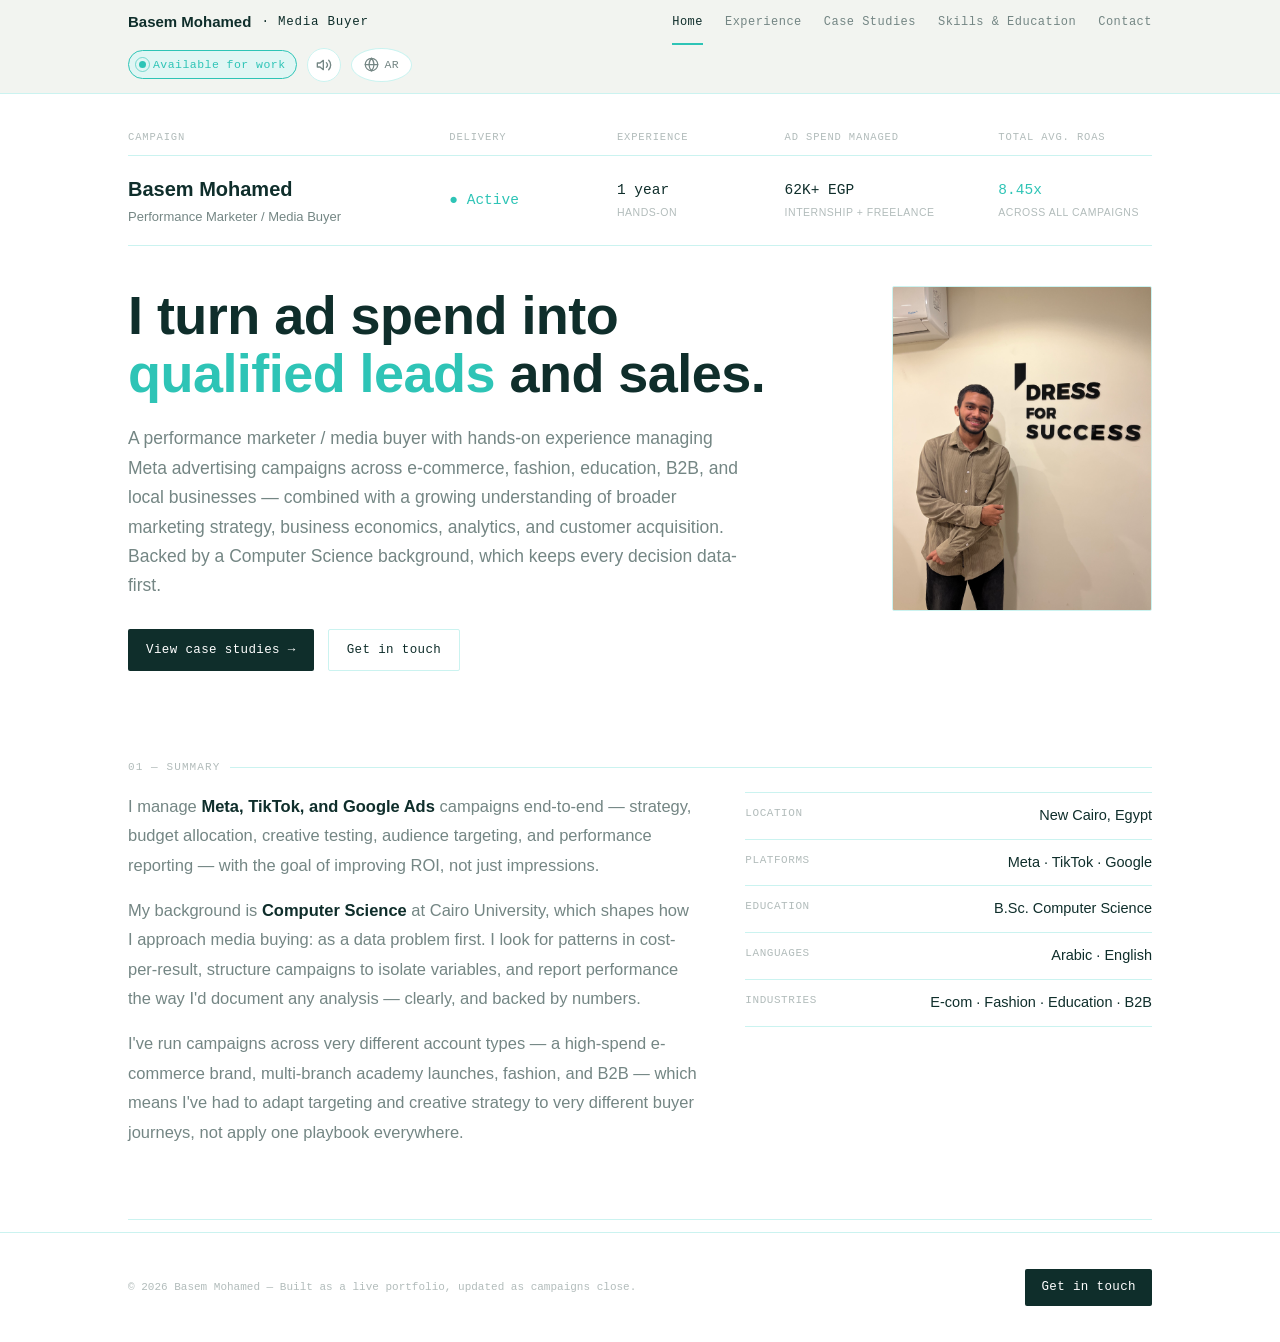
==== index.html @ b2238ef2 "Update index.html" ====
<!DOCTYPE html>
<html lang="en" dir="ltr">
<head>
<meta charset="UTF-8">
<meta name="viewport" content="width=device-width, initial-scale=1.0">
<title>Basem Mohamed — Media Buyer &amp; Performance Marketer</title>
<link rel="stylesheet" href="styles.css">
</head>
<body>

<header class="topbar">
  <div class="topbar-inner">
    <a href="index.html" class="brand" data-ar='<b>باسم محمد</b> · مسوّق إعلانات' style="text-decoration:none;"><b>Basem Mohamed</b> · Media Buyer</a>
    <nav class="links" id="nav-links">
      <a href="index.html" class="active" data-ar='الرئيسية'>Home</a>
      <a href="experience.html" data-ar='الخبرة'>Experience</a>
      <a href="case-studies.html" data-ar='دراسات الحالة'>Case Studies</a>
      <a href="skills-education.html" data-ar='المهارات والتعليم'>Skills &amp; Education</a>
      <a href="contact.html" data-ar='تواصل'>Contact</a>
    </nav>
    <div class="header-controls">
      <div class="status-pill" data-ar='<span class="dot"></span>متاح للعمل'><span class="dot"></span>Available for work</div>
      <button id="sound-toggle" class="icon-btn" type="button" aria-label="Toggle click sound" aria-pressed="false" title="Toggle click sound">
        <svg id="icon-sound-on" width="16" height="16" viewBox="0 0 24 24" fill="none" stroke="currentColor" stroke-width="2" stroke-linecap="round" stroke-linejoin="round"><polygon points="11 5 6 9 2 9 2 15 6 15 11 19 11 5"></polygon><path d="M15.54 8.46a5 5 0 0 1 0 7.07"></path><path d="M19.07 4.93a10 10 0 0 1 0 14.14"></path></svg>
        <svg id="icon-sound-off" width="16" height="16" viewBox="0 0 24 24" fill="none" stroke="currentColor" stroke-width="2" stroke-linecap="round" stroke-linejoin="round" style="display:none;"><polygon points="11 5 6 9 2 9 2 15 6 15 11 19 11 5"></polygon><line x1="23" y1="9" x2="17" y2="15"></line><line x1="17" y1="9" x2="23" y2="15"></line></svg>
      </button>
      <button id="lang-toggle" class="icon-btn lang-btn" type="button" aria-label="Toggle Arabic / English" title="&#1593;&#1585;&#1576;&#1610; / English">
        <svg width="15" height="15" viewBox="0 0 24 24" fill="none" stroke="currentColor" stroke-width="2" stroke-linecap="round" stroke-linejoin="round"><circle cx="12" cy="12" r="10"></circle><line x1="2" y1="12" x2="22" y2="12"></line><path d="M12 2a15.3 15.3 0 0 1 4 10 15.3 15.3 0 0 1-4 10 15.3 15.3 0 0 1-4-10 15.3 15.3 0 0 1 4-10z"></path></svg>
        <span id="lang-label">AR</span>
      </button>
      <button id="hamburger" class="icon-btn hamburger" type="button" aria-label="Open menu" aria-expanded="false" aria-controls="nav-links">
        <span class="bar"></span><span class="bar"></span><span class="bar"></span>
      </button>
    </div>
  </div>
</header>

<div class="wrap">

  <!-- HERO -->
  <section class="hero" style="border-bottom:none;">
    <div class="table-head">
      <div data-ar='الحملة'>Campaign</div><div data-ar='الحالة'>Delivery</div><div data-ar='الخبرة'>Experience</div><div data-ar='الإنفاق الإعلاني المُدار'>Ad Spend Managed</div><div data-ar='متوسط العائد على الإنفاق'>Total Avg. ROAS</div>
    </div>
    <div class="table-row">
      <div class="cell-name" data-ar='باسم محمد<span>مسوّق أداء / مشتري إعلانات</span>'>Basem Mohamed<span>Performance Marketer / Media Buyer</span></div>
      <div class="cell up" data-ar='● نشط'>● Active</div>
      <div class="cell" data-ar='سنة <small>خبرة عملية</small>'>1 year<small>Hands-on</small></div>
      <div class="cell" data-ar='+62 ألف جنيه<small>تدريب + عمل حر</small>'>62K+ EGP<small>Internship + freelance</small></div>
      <div class="cell up" data-ar='8.45x<small>عبر جميع الحملات</small>'>8.45x<small>Across all campaigns</small></div>
    </div>

    <div class="hero-flex">
      <div class="hero-main">
        <h1 data-ar='أحوّل الإنفاق الإعلاني إلى <em>عملاء مؤهلين</em> ومبيعات فعلية.'>I turn ad spend into <em>qualified leads</em> and sales.</h1>
        <p class="lede" data-ar='مسوّق أداء / مشتري إعلانات لديه خبرة عملية في إدارة حملات إعلانات ميتا عبر التجارة الإلكترونية والأزياء والتعليم وB2B والأعمال المحلية — إلى جانب فهم متنامٍ لاستراتيجية التسويق الأوسع، واقتصاديات الأعمال، والتحليلات، واكتساب العملاء. مدعوم بخلفية في علوم الحاسب تجعل كل قرار قائمًا على البيانات أولًا.'>A performance marketer / media buyer with hands-on experience managing Meta advertising campaigns across e-commerce, fashion, education, B2B, and local businesses — combined with a growing understanding of broader marketing strategy, business economics, analytics, and customer acquisition. Backed by a Computer Science background, which keeps every decision data-first.</p>
        <div class="hero-actions">
          <a class="btn btn-primary" href="case-studies.html" data-ar='عرض دراسات الحالة ←'>View case studies →</a>
          <a class="btn btn-ghost" href="https://wa.me/201151930659" target="_blank" rel="noopener" data-ar='تواصل معي'>Get in touch</a>
        </div>
      </div>
      <figure class="hero-photo">
        <img src="images/IMG_0838.png" alt="Basem Mohamed">
      </figure>
    </div>
  </section>


  <!-- ABOUT -->
  <section id="about">
    <div class="eyebrow" data-ar='01 — نبذة'>01 — Summary</div>
    <div class="about-grid">
      <div>
        <p data-ar='أدير حملات <strong>ميتا وتيك توك وجوجل أدز</strong> من الألف إلى الياء — من الاستراتيجية وتوزيع الميزانية إلى اختبار الإبداعات واستهداف الجمهور وتقارير الأداء — بهدف تحسين العائد على الاستثمار، وليس مجرد الانطباعات.'>I manage <strong>Meta, TikTok, and Google Ads</strong> campaigns end-to-end — strategy, budget allocation, creative testing, audience targeting, and performance reporting — with the goal of improving ROI, not just impressions.</p>
        <p data-ar='خلفيتي الدراسية في <strong>علوم الحاسب</strong> بجامعة القاهرة، وهذا يشكّل طريقتي في التعامل مع شراء الإعلانات: كمسألة بيانات في المقام الأول. أبحث عن الأنماط في تكلفة النتيجة، وأبني هيكل الحملات بحيث أعزل المتغيرات، وأوثّق الأداء بنفس الطريقة التي أوثّق بها أي تحليل — بوضوح ومدعوم بالأرقام.'>My background is <strong>Computer Science</strong> at Cairo University, which shapes how I approach media buying: as a data problem first. I look for patterns in cost-per-result, structure campaigns to isolate variables, and report performance the way I'd document any analysis — clearly, and backed by numbers.</p>
        <p data-ar='أدرت حملات لأنواع حسابات مختلفة تمامًا — من علامة تجارية للتجارة الإلكترونية بإنفاق مرتفع، إلى إطلاق فروع أكاديميات متعددة، وأزياء، وقطاع B2B — وهذا يعني أنني اضطررت لتكييف الاستهداف والاستراتيجية الإبداعية مع رحلات شراء مختلفة تمامًا، بدلًا من تطبيق خطة واحدة على الجميع.'>I've run campaigns across very different account types — a high-spend e-commerce brand, multi-branch academy launches, fashion, and B2B — which means I've had to adapt targeting and creative strategy to very different buyer journeys, not apply one playbook everywhere.</p>
      </div>
      <dl class="fact-list">
        <div class="fact"><dt data-ar='الموقع'>Location</dt><dd data-ar='القاهرة الجديدة، مصر'>New Cairo, Egypt</dd></div>
        <div class="fact"><dt data-ar='المنصات'>Platforms</dt><dd>Meta · TikTok · Google</dd></div>
        <div class="fact"><dt data-ar='التعليم'>Education</dt><dd data-ar='بكالوريوس علوم الحاسب'>B.Sc. Computer Science</dd></div>
        <div class="fact"><dt data-ar='اللغات'>Languages</dt><dd data-ar='العربية · الإنجليزية'>Arabic · English</dd></div>
        <div class="fact"><dt data-ar='المجالات'>Industries</dt><dd data-ar='تجارة إلكترونية · أزياء · تعليم · B2B'>E-com · Fashion · Education · B2B</dd></div>
      </dl>
    </div>
  </section>


</div>

<div class="slim-footer">
  <div class="wrap">
    <div class="slim-footer-inner">
      <div class="foot-note" data-ar='© 2026 باسم محمد — موقع بورتفوليو حيّ، يتم تحديثه مع إغلاق كل حملة.'>© 2026 Basem Mohamed — Built as a live portfolio, updated as campaigns close.</div>
      <a class="btn btn-primary" href="contact.html" data-ar='تواصل معي'>Get in touch</a>
    </div>
  </div>
</div>

<script src="script.js"></script>
</body>
</html>
---- styles.css ----
:root{
    --bg:#FFFFFF;
    --bg-alt:#E2F8F7;
    --panel:#FFFFFF;
    --ink:#0F2E2B;
    --ink-soft:#748684;
    --ink-faint:#B2BCBB;
    --line:#CBF3F0;
    --green:#2EC4B6;
    --green-soft:#E0F6F4;
    --amber:#FF9F1C;
    --amber-soft:#FFF3E1;
    --blue:#218D83;
    --blue-soft:#E2F0EF;
    --rose:#9E7641;
    --rose-soft:#F0EAE2;
    --radius:2px;
    --display:-apple-system,'Segoe UI',Roboto,'Helvetica Neue',Arial,sans-serif;
    --body:-apple-system,'Segoe UI',Roboto,'Helvetica Neue',Arial,sans-serif;
    --mono:ui-monospace,'SFMono-Regular','Cascadia Code','Consolas','Menlo',monospace;
  }
  *{margin:0;padding:0;box-sizing:border-box;}
  html{scroll-behavior:smooth;}
  body{
    background:var(--bg);
    color:var(--ink);
    font-family:var(--body);
    line-height:1.5;
    -webkit-font-smoothing:antialiased;
  }
  a{color:inherit;}
  ::selection{background:var(--green);color:#fff;}

  .wrap{max-width:1080px;margin:0 auto;padding:0 28px;}

  /* ---- top bar ---- */
  header.topbar{
    position:sticky;top:0;z-index:50;
    background:rgba(241,243,239,0.9);
    backdrop-filter:blur(8px);
    border-bottom:1px solid var(--line);
  }
  .topbar-inner{
    max-width:1080px;margin:0 auto;padding:11px 28px;
    display:flex;align-items:center;justify-content:space-between;
    gap:14px;flex-wrap:wrap;
  }
  .brand{
    font-family:var(--mono);font-size:12.5px;letter-spacing:.06em;
    display:flex;align-items:center;gap:10px;
  }
  .brand b{font-family:var(--display);font-size:15px;font-weight:600;letter-spacing:0;}
  nav.links{display:flex;gap:22px;font-family:var(--mono);font-size:12px;letter-spacing:.04em;}
  nav.links a{text-decoration:none;color:var(--ink-soft);transition:color .15s;}
  nav.links a:hover{color:var(--ink);}
  .status-pill{
    display:flex;align-items:center;gap:7px;
    font-family:var(--mono);font-size:11.5px;letter-spacing:.04em;
    color:var(--green);border:1px solid var(--green);
    padding:5px 10px;border-radius:20px;background:var(--green-soft);
    white-space:nowrap;
  }
  .dot{width:7px;height:7px;border-radius:50%;background:var(--green);position:relative;flex:none;}
  .dot::after{
    content:"";position:absolute;inset:-4px;border-radius:50%;
    border:1px solid var(--green);opacity:.6;
    animation:pulse 2.2s ease-out infinite;
  }
  @keyframes pulse{
    0%{transform:scale(.6);opacity:.7;}
    100%{transform:scale(1.8);opacity:0;}
  }
  @media (prefers-reduced-motion:reduce){
    .dot::after{animation:none;}
    html{scroll-behavior:auto;}
  }

  .icon-btn{
    width:34px;height:34px;border-radius:50%;flex:none;
    border:1px solid var(--line);background:var(--panel);color:var(--ink-soft);
    display:flex;align-items:center;justify-content:center;cursor:pointer;
    transition:background .15s,color .15s;padding:0;
  }
  .icon-btn:hover{background:var(--bg-alt);color:var(--ink);}
  .icon-btn svg{display:block;}
  .lang-btn{
    width:auto;padding:0 12px;gap:6px;font-family:var(--mono);font-size:11.5px;letter-spacing:.03em;
  }
  .header-controls{display:flex;align-items:center;gap:10px;}

  .hamburger{display:none;flex-direction:column;justify-content:center;align-items:center;gap:4px;}
  .hamburger .bar{width:16px;height:2px;background:currentColor;transition:transform .2s ease,opacity .2s ease;}
  .hamburger.open .bar:nth-child(1){transform:translateY(6px) rotate(45deg);}
  .hamburger.open .bar:nth-child(2){opacity:0;}
  .hamburger.open .bar:nth-child(3){transform:translateY(-6px) rotate(-45deg);}

  /* ---- RTL / Arabic ---- */
  html[dir="rtl"] body{--mono:-apple-system,'Segoe UI','Tahoma',Arial,sans-serif;}
  html[dir="rtl"] .cell,
  html[dir="rtl"] .case-metric,
  html[dir="rtl"] .case-stats span,
  html[dir="rtl"] .exp-tag,
  html[dir="rtl"] .case-tag,
  html[dir="rtl"] .fact dd{
    unicode-bidi:isolate;
  }
  html[dir="rtl"] .exp-list li::before{content:"—";left:auto;right:0;}
  html[dir="rtl"] .exp-list li{padding-left:0;padding-right:16px;}

  /* ---- hero: styled as an ads-manager table row ---- */
  .hero{padding:36px 0 32px;border-bottom:1px solid var(--line);}
  .table-head{
    display:grid;
    grid-template-columns:2fr 1fr 1fr 1.3fr 1fr;
    gap:14px;
    font-family:var(--mono);font-size:10.5px;letter-spacing:.08em;
    color:var(--ink-faint);text-transform:uppercase;
    padding-bottom:10px;border-bottom:1px solid var(--line);
  }
  .table-row{
    display:grid;
    grid-template-columns:2fr 1fr 1fr 1.3fr 1fr;
    gap:14px;align-items:center;
    padding:18px 0;border-bottom:1px solid var(--line);
  }
  .cell-name{font-family:var(--display);font-weight:600;font-size:20px;}
  .cell-name span{display:block;font-family:var(--body);font-weight:400;font-size:13px;color:var(--ink-soft);margin-top:3px;}
  .cell{font-family:var(--mono);font-size:14.5px;}
  .cell small{display:block;font-family:var(--body);font-size:10.5px;color:var(--ink-faint);text-transform:uppercase;letter-spacing:.05em;margin-top:3px;}
  .cell.up{color:var(--green);}

  .hero h1{
    font-family:var(--display);font-weight:700;
    font-size:clamp(32px,5vw,54px);
    line-height:1.08;letter-spacing:-.01em;
    margin:40px 0 22px;max-width:820px;
  }
  .hero h1 em{font-style:normal;color:var(--green);}
  .hero p.lede{
    max-width:620px;color:var(--ink-soft);font-size:17.5px;line-height:1.68;
  }
  .hero-actions{display:flex;gap:14px;margin-top:28px;flex-wrap:wrap;}
  .hero-flex{display:flex;gap:44px;justify-content:space-between;align-items:flex-start;margin-top:40px;}
  .hero-main{flex:1;min-width:0;}
  .hero-main h1{margin-top:0;}
  .hero-photo{
    flex:none;width:260px;aspect-ratio:4/5;
    border:1px solid var(--line);border-radius:2px;overflow:hidden;background:var(--bg-alt);
  }
  .hero-photo img{width:100%;height:100%;object-fit:cover;object-position:center 15%;display:block;}
  .btn{
    font-family:var(--mono);font-size:12.5px;letter-spacing:.03em;
    padding:11px 18px;border-radius:2px;text-decoration:none;
    display:inline-flex;align-items:center;gap:8px;
  }
  .btn-primary{background:var(--ink);color:var(--bg);}
  .btn-ghost{border:1px solid var(--line);color:var(--ink);}

  /* ---- section shell ---- */
  section{padding:56px 0;border-bottom:1px solid var(--line);}
  .eyebrow{
    font-family:var(--mono);font-size:11px;letter-spacing:.1em;
    color:var(--ink-faint);text-transform:uppercase;
    display:flex;align-items:center;gap:10px;margin-bottom:16px;
  }
  .eyebrow::after{content:"";flex:1;height:1px;background:var(--line);}
  h2.section-title{
    font-family:var(--display);font-weight:600;font-size:29px;margin-bottom:14px;
  }
  .section-sub{color:var(--ink-soft);max-width:620px;font-size:16px;margin-bottom:28px;}

  /* ---- about ---- */
  .about-grid{display:grid;grid-template-columns:1.4fr 1fr;gap:48px;}
  .about-grid p{color:var(--ink-soft);font-size:16.5px;line-height:1.78;margin-bottom:16px;}
  .about-grid p strong{color:var(--ink);font-weight:600;}
  .profile-shot{
    border:1px solid var(--line);border-radius:2px;overflow:hidden;
    background:var(--bg-alt);margin-bottom:20px;aspect-ratio:4/5;
  }
  .profile-shot img{
    width:100%;height:100%;object-fit:cover;object-position:center 15%;display:block;
  }
  .fact-list{border-top:1px solid var(--line);}
  .fact{display:flex;justify-content:space-between;padding:12px 0;border-bottom:1px solid var(--line);font-size:14.5px;}
  .fact dt{color:var(--ink-faint);font-family:var(--mono);font-size:11px;text-transform:uppercase;letter-spacing:.05em;}
  .fact dd{font-weight:500;text-align:right;}

  /* ---- experience ---- */
  .exp-row{
    padding:22px 0;border-bottom:1px solid var(--line);
    display:grid;grid-template-columns:1.5fr 2.5fr;gap:24px;
  }
  .exp-row:last-child{border-bottom:none;}
  .exp-role{font-family:var(--display);font-weight:600;font-size:17px;}
  .exp-org{color:var(--ink-soft);font-size:14.5px;margin-top:2px;}
  .exp-tag{
    display:inline-block;margin-top:10px;font-family:var(--mono);font-size:11px;
    color:var(--amber);background:var(--amber-soft);padding:3px 8px;border-radius:2px;
  }
  .exp-tag.green{color:var(--green);background:var(--green-soft);}
  .exp-list{list-style:none;}
  .exp-list li{
    position:relative;padding-left:16px;margin-bottom:9px;color:var(--ink-soft);font-size:15.5px;line-height:1.65;
  }
  .exp-list li::before{content:"—";position:absolute;left:0;color:var(--ink-faint);}
  .exp-list b{color:var(--ink);font-weight:600;}

  /* ---- case studies: accordion rows ---- */
  .case{
    border:1px solid var(--line);border-radius:2px;margin-bottom:14px;background:var(--panel);overflow:hidden;
  }
  .case summary{
    list-style:none;cursor:pointer;padding:20px 22px;
    display:grid;grid-template-columns:2fr repeat(3,1fr) 20px;gap:14px;align-items:center;
  }
  .case summary::-webkit-details-marker{display:none;}
  .case-name{font-family:var(--display);font-weight:600;font-size:16.5px;}
  .case-tag{
    display:inline-block;font-family:var(--mono);font-size:10px;text-transform:uppercase;letter-spacing:.05em;
    margin-top:6px;padding:3px 8px;border-radius:20px;
  }
  .case-tag.blue{color:var(--blue);background:var(--blue-soft);}
  .case-tag.rose{color:var(--rose);background:var(--rose-soft);}
  .case-tag.amber{color:var(--amber);background:var(--amber-soft);}
  .case-metric{font-family:var(--mono);font-size:14px;}
  .case-metric small{display:block;font-family:var(--body);font-size:10px;color:var(--ink-faint);text-transform:uppercase;letter-spacing:.04em;margin-top:2px;}
  .chevron{
    width:20px;height:20px;border:1px solid var(--line);border-radius:50%;
    display:flex;align-items:center;justify-content:center;font-family:var(--mono);font-size:13px;
    transition:transform .2s ease;color:var(--ink-soft);
  }
  .case[open] .chevron{transform:rotate(45deg);}
  .case-body{padding:0 22px 24px;border-top:1px solid var(--line);}
  .case-body p{color:var(--ink-soft);font-size:15.5px;line-height:1.72;margin:18px 0 14px;max-width:680px;}
  .case-stats{display:flex;gap:28px;flex-wrap:wrap;margin-top:10px;}
  .case-stats div{font-family:var(--mono);}
  .case-stats span{display:block;font-size:19px;font-weight:500;color:var(--green);}
  .case-stats small{display:block;font-family:var(--body);font-size:10.5px;color:var(--ink-faint);text-transform:uppercase;letter-spacing:.04em;margin-top:3px;}
  .case-note{
    margin-top:16px;font-size:12px;color:var(--ink-faint);font-style:italic;
  }
  .case-shot{
    margin:6px 0 20px;border:1px solid var(--line);border-radius:2px;overflow:hidden;background:var(--bg-alt);
  }
  .case-shot img{display:block;width:100%;height:auto;}
  .case-shot figcaption{
    font-family:var(--mono);font-size:10.5px;letter-spacing:.04em;color:var(--ink-faint);
    text-transform:uppercase;padding:9px 12px;border-top:1px solid var(--line);
  }

  /* ---- skills ---- */
  .skill-groups{display:grid;grid-template-columns:repeat(3,1fr);gap:32px;}
  .skill-group h3{
    font-family:var(--mono);font-size:11px;letter-spacing:.06em;text-transform:uppercase;
    color:var(--ink-faint);margin-bottom:14px;padding-bottom:10px;border-bottom:1px solid var(--line);
  }
  .chip-row{display:flex;flex-wrap:wrap;gap:8px;}
  .chip{
    font-size:14px;padding:7px 12px;border:1px solid var(--line);border-radius:20px;
    color:var(--ink-soft);background:var(--panel);
  }
  .chip-row.blue .chip{color:var(--blue);background:var(--blue-soft);border-color:transparent;}
  .chip-row.amber .chip{color:var(--amber);background:var(--amber-soft);border-color:transparent;}
  .chip-row.green .chip{color:var(--green);background:var(--green-soft);border-color:transparent;}

  /* ---- education / achievement ---- */
  .edu-row{display:flex;justify-content:space-between;align-items:baseline;flex-wrap:wrap;gap:8px;padding:16px 0;border-bottom:1px solid var(--line);}
  .edu-row:last-child{border-bottom:none;}
  .edu-name{font-family:var(--display);font-weight:600;font-size:16px;}
  .edu-meta{color:var(--ink-soft);font-size:14.5px;}
  .edu-year{font-family:var(--mono);font-size:12.5px;color:var(--ink-faint);}
  .badge{
    display:inline-flex;align-items:center;gap:8px;margin-top:18px;
    font-family:var(--mono);font-size:12.5px;color:var(--amber);
    background:var(--amber-soft);padding:8px 12px;border-radius:2px;
  }

  /* ---- contact / footer ---- */
  footer{padding:60px 0 40px;}
  .contact-grid{display:grid;grid-template-columns:1.3fr 1fr;gap:40px;align-items:end;}
  footer h2{font-family:var(--display);font-weight:700;font-size:clamp(28px,4vw,42px);line-height:1.1;margin-bottom:18px;}
  .contact-list{list-style:none;}
  .contact-list li{padding:11px 0;border-bottom:1px solid var(--line);display:flex;justify-content:space-between;font-size:15px;}
  .contact-list li a{text-decoration:none;font-family:var(--mono);word-break:break-word;text-align:right;}
  .contact-list li span:first-child{color:var(--ink-faint);font-family:var(--mono);font-size:11px;text-transform:uppercase;letter-spacing:.05em;}
  .foot-note{margin-top:36px;font-family:var(--mono);font-size:11px;color:var(--ink-faint);}

  /* ---- responsive ---- */
  @media (max-width:760px){
    section{padding:36px 0;}
    .hero{padding:28px 0 24px;}
    .hero-flex{flex-direction:column-reverse;align-items:center;gap:24px;}
    .hero-photo{width:100%;max-width:420px;margin-bottom:2px;}
    .hero h1{font-size:clamp(28px,7vw,40px);}
    .table-head{display:none;}
    .table-row{grid-template-columns:1fr 1fr;row-gap:14px;padding:16px 0;}
    .cell-name{grid-column:1/-1;font-size:18px;}
    .hero-actions{flex-direction:column;align-items:stretch;}
    .hero-actions .btn{justify-content:center;}
    .about-grid{grid-template-columns:1fr;gap:28px;}
    .exp-row{grid-template-columns:1fr;gap:10px;}
    .case summary{grid-template-columns:1fr;row-gap:10px;padding:16px 18px;}
    .chevron{justify-self:end;}
    .case-body{padding:0 18px 20px;}
    .case-stats{gap:20px;row-gap:14px;}
    .skill-groups{grid-template-columns:1fr;gap:24px;}
    .contact-grid{grid-template-columns:1fr;gap:28px;align-items:start;}
    .contact-list li{flex-direction:column;align-items:flex-start;gap:4px;}
    .contact-list li a{text-align:left;}
    header.topbar{position:relative;}
    .hamburger{display:flex;}
    nav.links{
      position:absolute;top:100%;left:0;right:0;
      flex-direction:column;gap:0;
      background:var(--panel);
      max-height:0;overflow:hidden;
      padding:0 18px;
      border-bottom:1px solid var(--line);
      box-shadow:0 8px 16px rgba(15,46,43,0.06);
      transition:max-height .25s ease, padding .25s ease;
      z-index:60;
    }
    nav.links.menu-open{max-height:320px;padding:6px 18px 14px;}
    nav.links a{padding:12px 0;border-bottom:1px solid var(--line);font-size:13.5px;}
    nav.links a:last-child{border-bottom:none;}
    nav.links a.active::after{display:none;}
    nav.links a.active{color:var(--green);}
  }

  @media (max-width:480px){
    .wrap{padding:0 18px;}
    .topbar-inner{padding:12px 18px;}
    .brand b{font-size:14px;}
    .status-pill{font-size:10.5px;padding:4px 8px;}
    .hero h1{font-size:clamp(24px,8vw,32px);}
    .hero p.lede{font-size:15px;}
    .table-row{grid-template-columns:1fr;}
    footer h2{font-size:26px;}
  }

  /* ---- multi-page nav + slim footer ---- */
  nav.links a.active{color:var(--ink);position:relative;}
  nav.links a.active::after{
    content:"";position:absolute;left:0;right:0;bottom:-14px;height:2px;background:var(--green);
  }
  .slim-footer{padding:36px 0;border-top:1px solid var(--line);margin-top:12px;}
  .slim-footer-inner{
    display:flex;justify-content:space-between;align-items:center;flex-wrap:wrap;gap:16px;
  }
  .slim-footer .foot-note{margin-top:0;}
  .slim-footer .btn{padding:9px 16px;}
  @media (max-width:760px){
    .slim-footer-inner{flex-direction:column;align-items:flex-start;}
  }
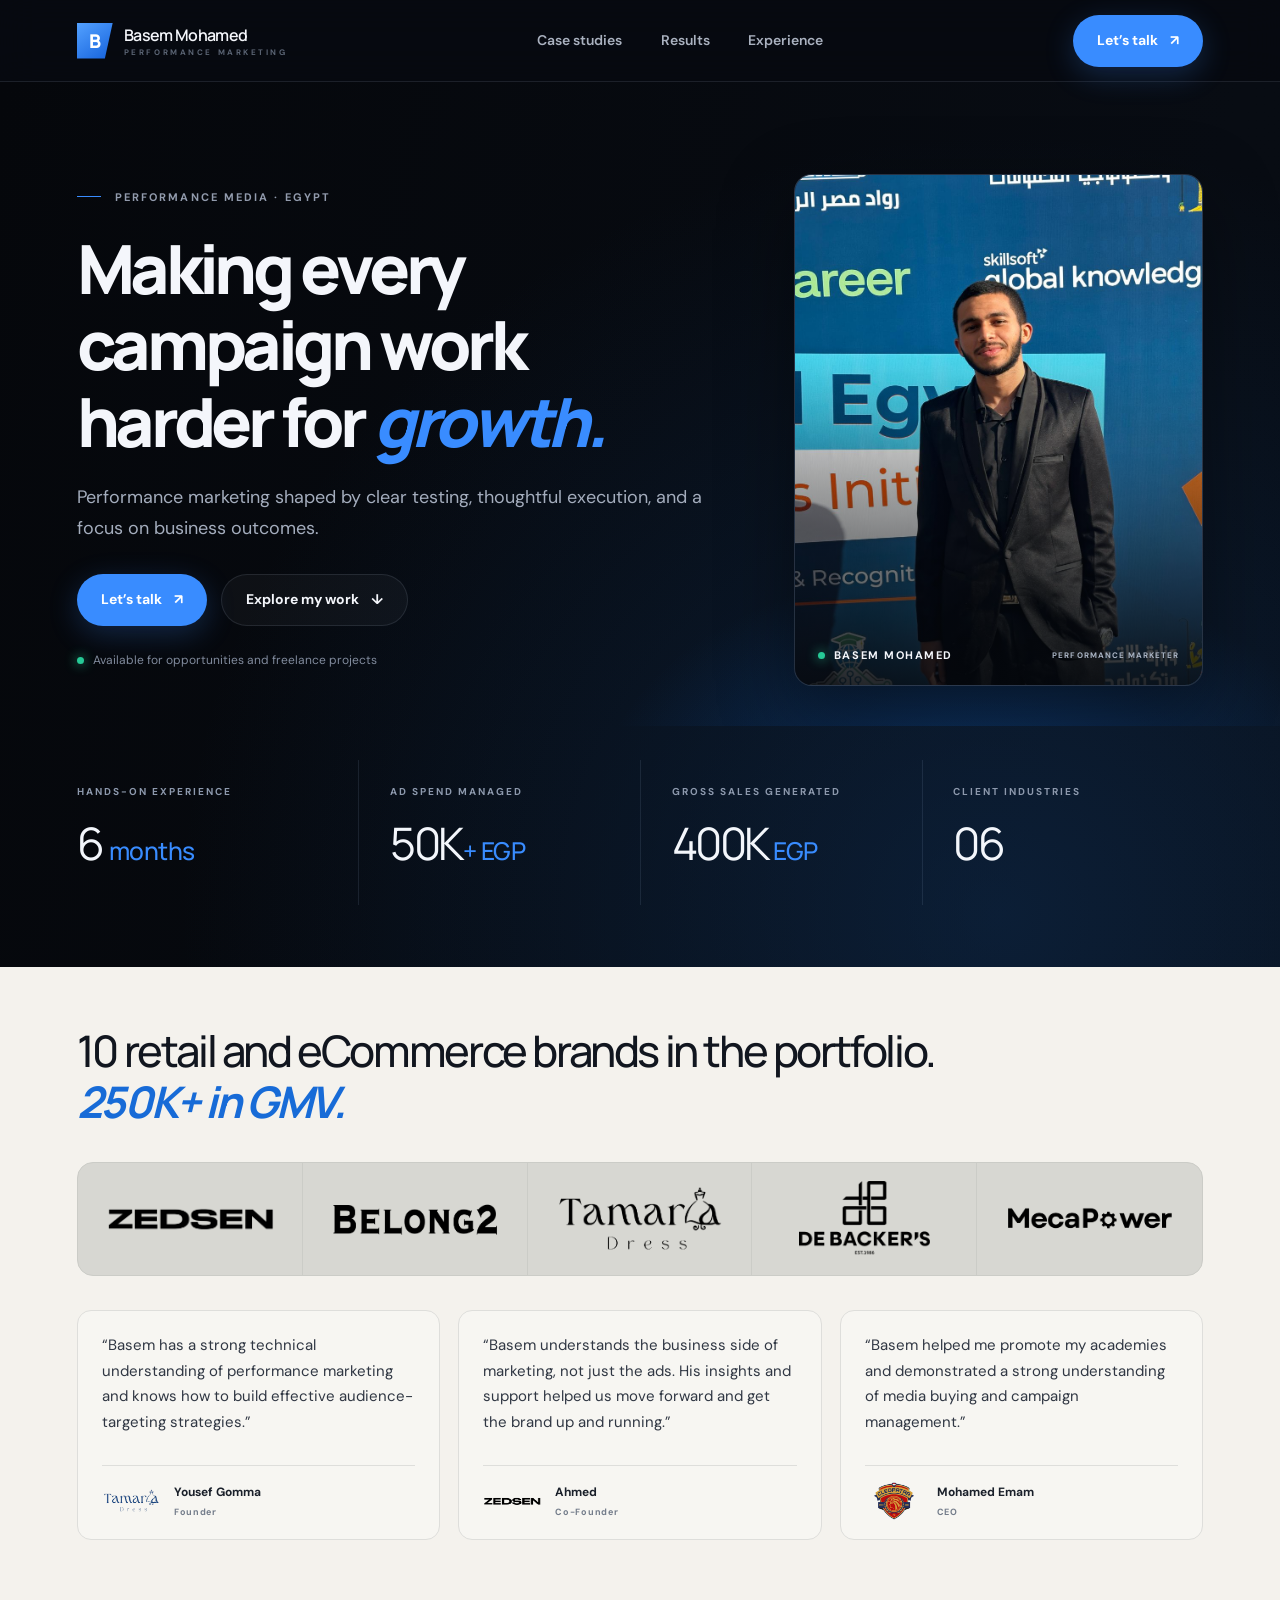
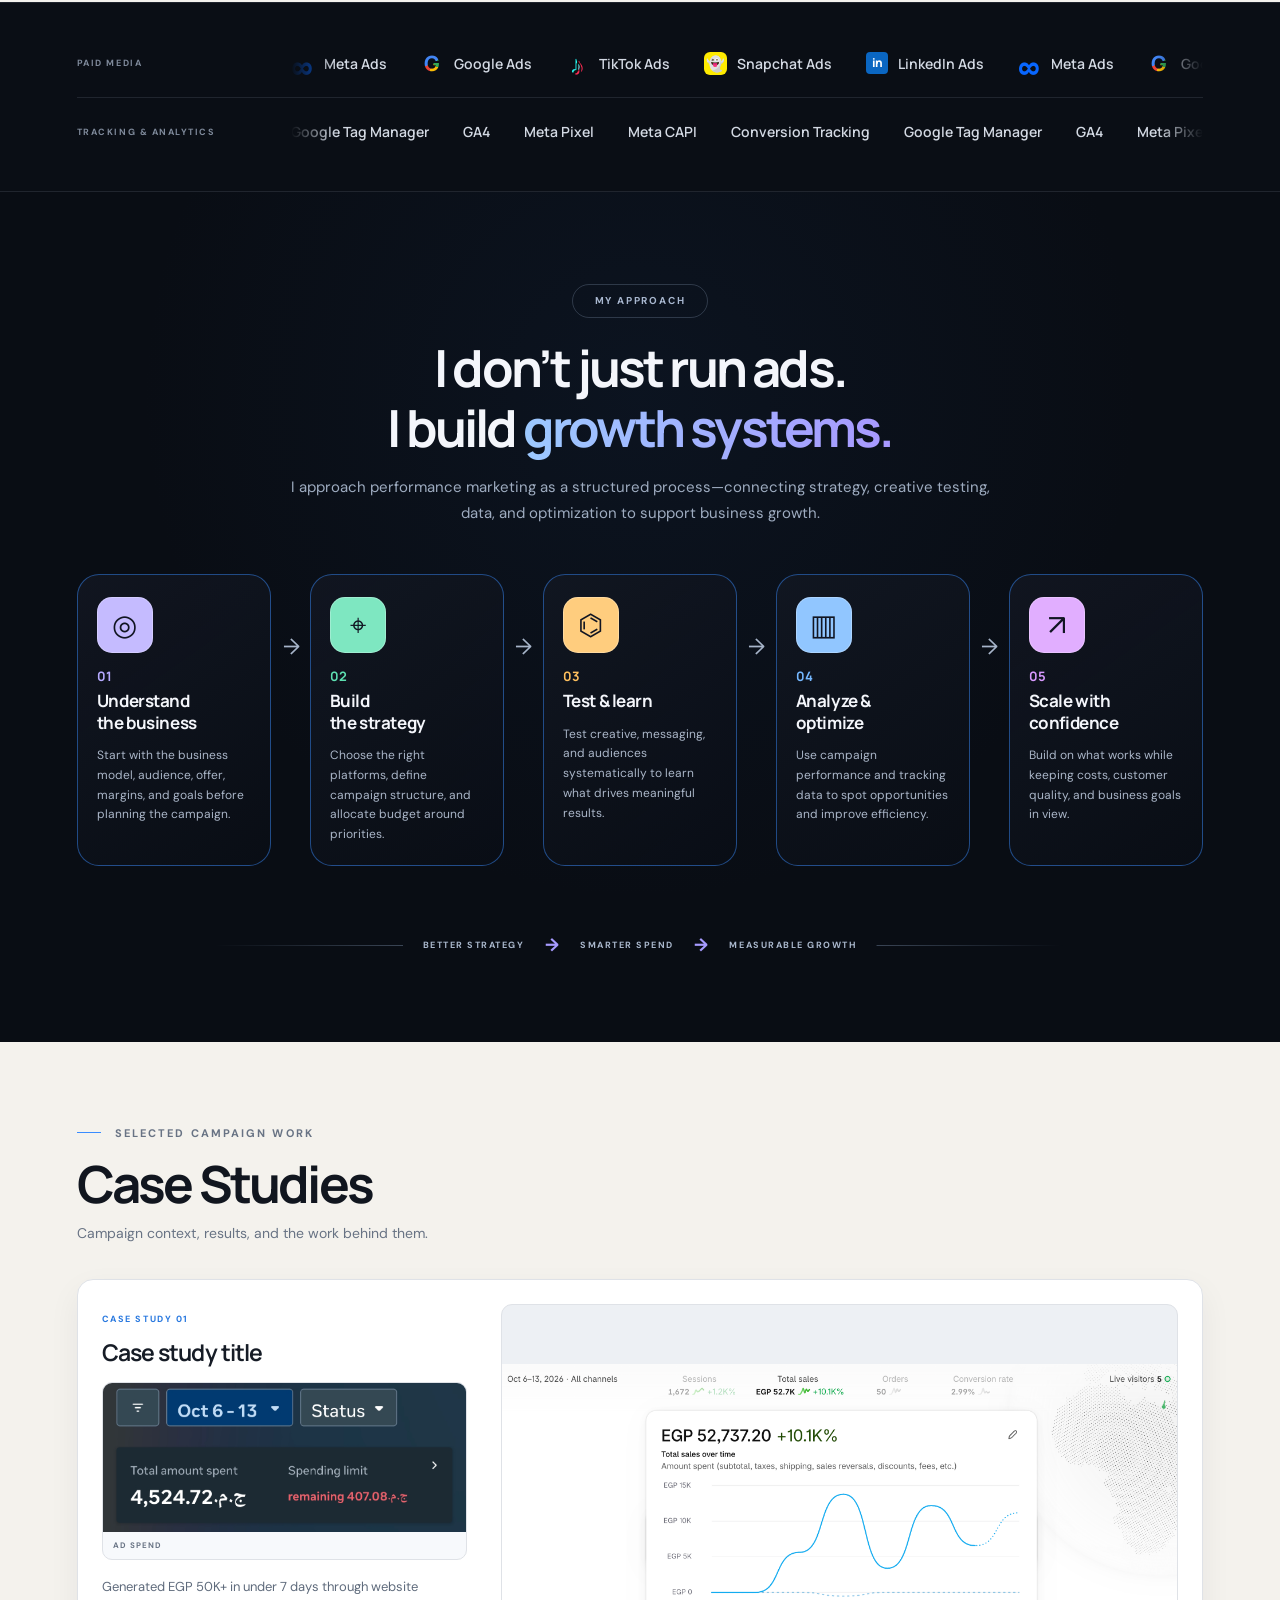
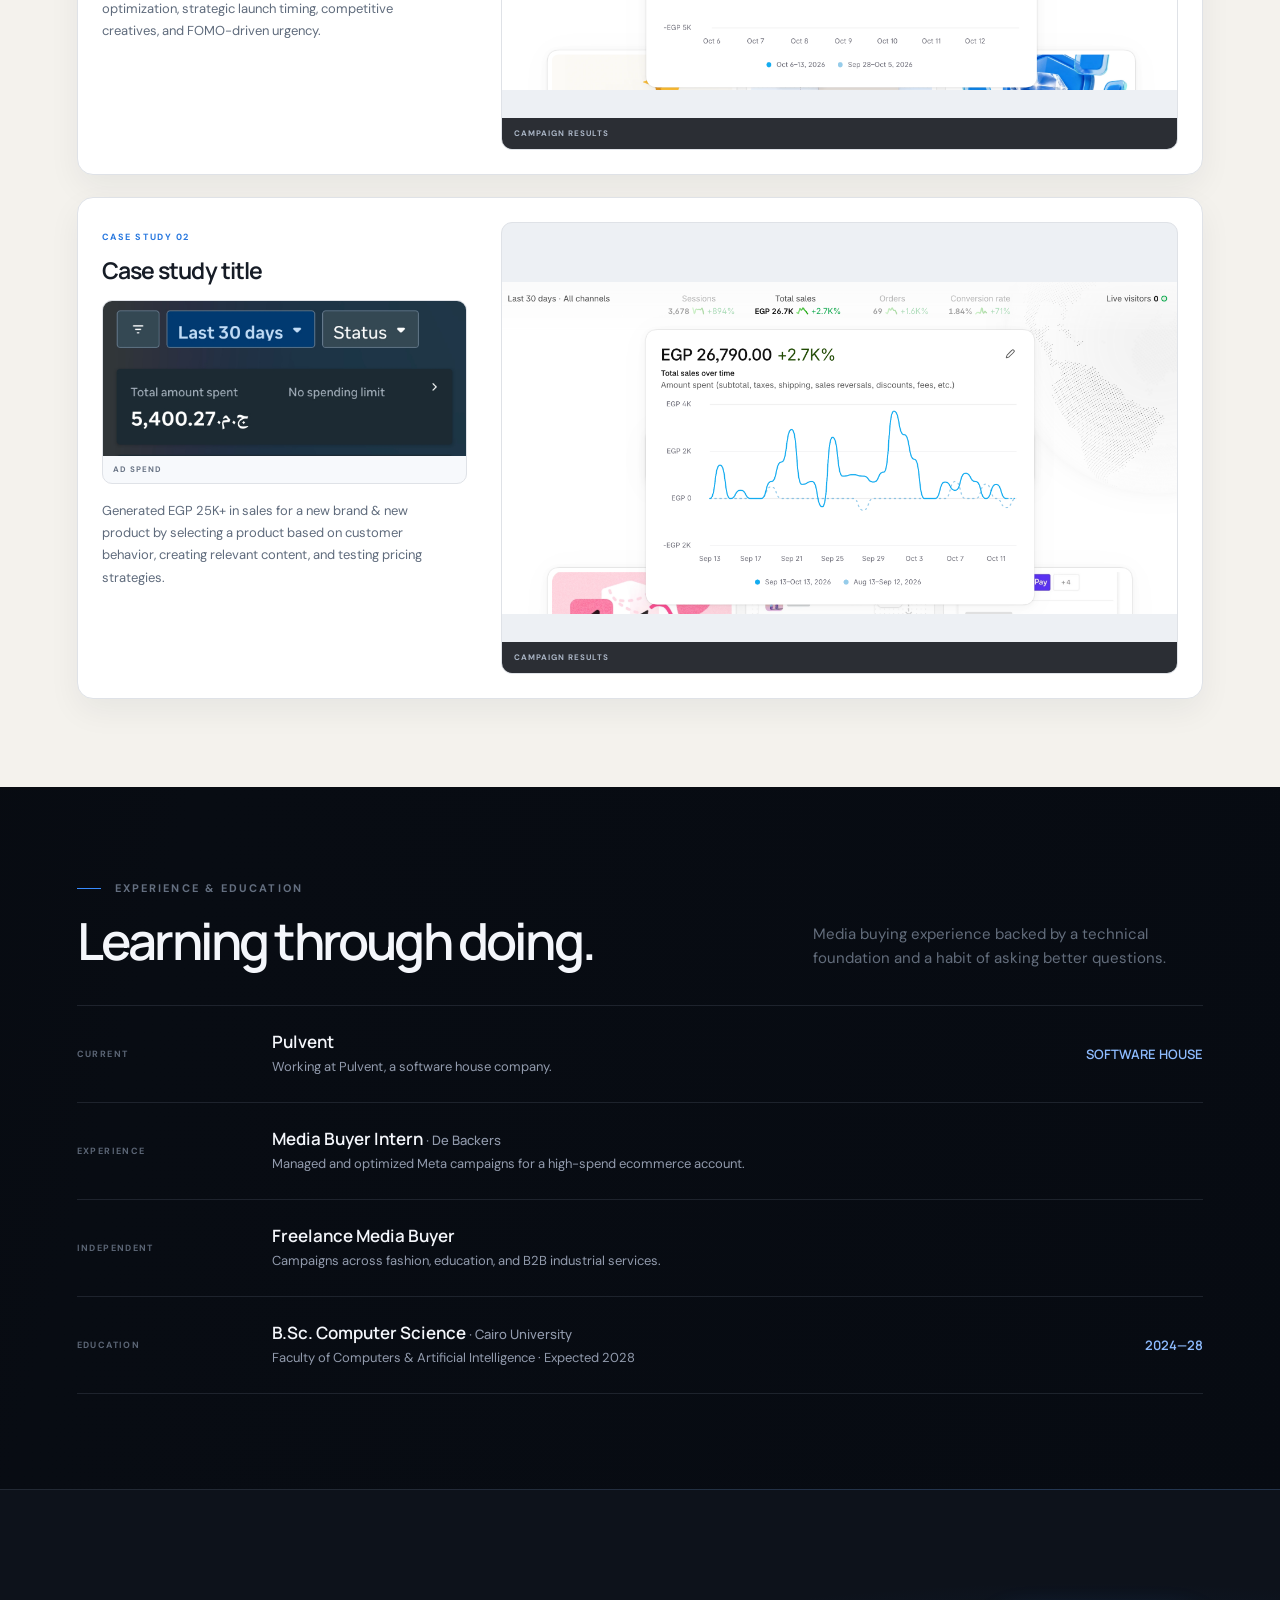
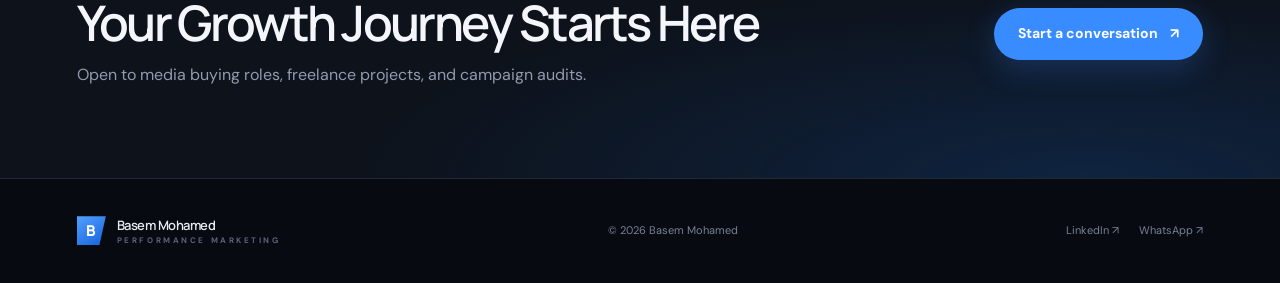
==== commit 0efb0ed1: "Updated the protfolio" ====
--- a/index.html
+++ b/index.html
@@ -1,102 +1,119 @@
-<!DOCTYPE html>
+<!doctype html>
 <html lang="en" dir="ltr">
 <head>
-<meta charset="UTF-8">
-<meta name="viewport" content="width=device-width, initial-scale=1.0">
-<title>Basem Mohamed — Media Buyer &amp; Performance Marketer</title>
-<link rel="stylesheet" href="styles.css">
+  <meta charset="utf-8">
+  <meta name="viewport" content="width=device-width, initial-scale=1">
+  <meta name="theme-color" content="#070a10">
+  <meta name="description" content="Basem Mohamed — performance marketer and media buyer.">
+  <title>Basem Mohamed — Performance Marketer</title>
+  <link rel="stylesheet" href="styles.css">
 </head>
 <body>
-
 <header class="topbar">
   <div class="topbar-inner">
-    <a href="index.html" class="brand" data-ar='<b>باسم محمد</b> · مسوّق إعلانات' style="text-decoration:none;"><b>Basem Mohamed</b> · Media Buyer</a>
-    <nav class="links" id="nav-links">
-      <a href="index.html" class="active" data-ar='الرئيسية'>Home</a>
-      <a href="experience.html" data-ar='الخبرة'>Experience</a>
-      <a href="case-studies.html" data-ar='دراسات الحالة'>Case Studies</a>
-      <a href="skills-education.html" data-ar='المهارات والتعليم'>Skills &amp; Education</a>
-      <a href="contact.html" data-ar='تواصل'>Contact</a>
+    <a class="brand" href="#home"><span class="brand-mark">B</span><span><b>Basem Mohamed</b><small>PERFORMANCE MARKETING</small></span></a>
+    <button class="hamburger icon-btn" id="hamburger" type="button" aria-label="Open menu" aria-expanded="false" aria-controls="nav-links"><span class="bar"></span><span class="bar"></span><span class="bar"></span></button>
+    <nav class="links" id="nav-links" aria-label="Main navigation">
+      <a href="#case-studies">Case studies</a><a href="#results">Results</a><a href="#experience">Experience</a>
     </nav>
-    <div class="header-controls">
-      <div class="status-pill" data-ar='<span class="dot"></span>متاح للعمل'><span class="dot"></span>Available for work</div>
-      <button id="sound-toggle" class="icon-btn" type="button" aria-label="Toggle click sound" aria-pressed="false" title="Toggle click sound">
-        <svg id="icon-sound-on" width="16" height="16" viewBox="0 0 24 24" fill="none" stroke="currentColor" stroke-width="2" stroke-linecap="round" stroke-linejoin="round"><polygon points="11 5 6 9 2 9 2 15 6 15 11 19 11 5"></polygon><path d="M15.54 8.46a5 5 0 0 1 0 7.07"></path><path d="M19.07 4.93a10 10 0 0 1 0 14.14"></path></svg>
-        <svg id="icon-sound-off" width="16" height="16" viewBox="0 0 24 24" fill="none" stroke="currentColor" stroke-width="2" stroke-linecap="round" stroke-linejoin="round" style="display:none;"><polygon points="11 5 6 9 2 9 2 15 6 15 11 19 11 5"></polygon><line x1="23" y1="9" x2="17" y2="15"></line><line x1="17" y1="9" x2="23" y2="15"></line></svg>
-      </button>
-      <button id="lang-toggle" class="icon-btn lang-btn" type="button" aria-label="Toggle Arabic / English" title="&#1593;&#1585;&#1576;&#1610; / English">
-        <svg width="15" height="15" viewBox="0 0 24 24" fill="none" stroke="currentColor" stroke-width="2" stroke-linecap="round" stroke-linejoin="round"><circle cx="12" cy="12" r="10"></circle><line x1="2" y1="12" x2="22" y2="12"></line><path d="M12 2a15.3 15.3 0 0 1 4 10 15.3 15.3 0 0 1-4 10 15.3 15.3 0 0 1-4-10 15.3 15.3 0 0 1 4-10z"></path></svg>
-        <span id="lang-label">AR</span>
-      </button>
-      <button id="hamburger" class="icon-btn hamburger" type="button" aria-label="Open menu" aria-expanded="false" aria-controls="nav-links">
-        <span class="bar"></span><span class="bar"></span><span class="bar"></span>
-      </button>
-    </div>
+    <a class="button button-primary nav-cta" href="https://wa.me/201151930659" target="_blank" rel="noopener">Let’s talk <span aria-hidden="true">↗</span></a>
   </div>
 </header>
 
-<div class="wrap">
+<main>
+  <section class="hero section-shell" id="home">
+    <div class="hero-copy">
+      <div class="eyebrow"><span></span> PERFORMANCE MEDIA · EGYPT</div>
+      <h1>Making every campaign work harder for <em>growth.</em></h1>
+      <p class="lede">Performance marketing shaped by clear testing, thoughtful execution, and a focus on business outcomes.</p>
+      <div class="hero-actions"><a class="button button-primary" href="https://wa.me/201151930659" target="_blank" rel="noopener">Let’s talk <span aria-hidden="true">↗</span></a><a class="button button-outline" href="#work">Explore my work <span aria-hidden="true">↓</span></a></div>
+      <div class="hero-note"><span class="live-dot"></span> Available for opportunities and freelance projects</div>
+    </div>
+    <figure class="hero-portrait"><img src="images/basem-photo.jpg" alt="Portrait of Basem Mohamed"><figcaption><span class="live-dot"></span> BASEM MOHAMED <small>PERFORMANCE MARKETER</small></figcaption></figure>
+    <div class="hero-glow" aria-hidden="true"></div>
+  </section>
 
-  <!-- HERO -->
-  <section class="hero" style="border-bottom:none;">
-    <div class="table-head">
-      <div data-ar='الحملة'>Campaign</div><div data-ar='الحالة'>Delivery</div><div data-ar='الخبرة'>Experience</div><div data-ar='الإنفاق الإعلاني المُدار'>Ad Spend Managed</div><div data-ar='متوسط العائد على الإنفاق'>Total Avg. ROAS</div>
+  <section class="metric-strip" id="results" aria-label="Portfolio metrics">
+    <div class="metric"><span>HANDS-ON EXPERIENCE</span><strong>6 <small>months</small></strong></div>
+    <div class="metric"><span>AD SPEND MANAGED</span><strong>50K<small>+ EGP</small></strong></div>
+    <div class="metric"><span>GROSS SALES GENERATED</span><strong>400K<small> EGP</small></strong></div>
+    <div class="metric"><span>CLIENT INDUSTRIES</span><strong>06</strong></div>
+  </section>
+
+  <section class="trust-section section-shell" id="social-proof" aria-labelledby="trust-title">
+    <div class="trust-heading">
+      <h2 id="trust-title">10 retail and eCommerce brands in the portfolio.<br><em>250K+ in GMV.</em></h2>
     </div>
-    <div class="table-row">
-      <div class="cell-name" data-ar='باسم محمد<span>مسوّق أداء / مشتري إعلانات</span>'>Basem Mohamed<span>Performance Marketer / Media Buyer</span></div>
-      <div class="cell up" data-ar='● نشط'>● Active</div>
-      <div class="cell" data-ar='سنة <small>خبرة عملية</small>'>1 year<small>Hands-on</small></div>
-      <div class="cell" data-ar='+62 ألف جنيه<small>تدريب + عمل حر</small>'>62K+ EGP<small>Internship + freelance</small></div>
-      <div class="cell up" data-ar='8.45x<small>عبر جميع الحملات</small>'>8.45x<small>Across all campaigns</small></div>
+    <div class="logo-grid" aria-label="Client and partner logos">
+      <div><img src="images/logos/ZEDSEN WHITE.png" alt="Zedsen logo" loading="lazy"></div>
+      <div><img src="images/logos/noback_picture.png" alt="Client logo" loading="lazy"></div>
+      <div><img src="images/logos/21-removebg-preview.png" alt="Client logo" loading="lazy"></div>
+      <div><img src="images/logos/image copy.png" alt="Client logo" loading="lazy"></div>
+      <div><img src="images/logos/ro (5).png" alt="Client logo" loading="lazy"></div>
     </div>
-
-    <div class="hero-flex">
-      <div class="hero-main">
-        <h1 data-ar='أحوّل الإنفاق الإعلاني إلى <em>عملاء مؤهلين</em> ومبيعات فعلية.'>I turn ad spend into <em>qualified leads</em> and sales.</h1>
-        <p class="lede" data-ar='مسوّق أداء / مشتري إعلانات لديه خبرة عملية في إدارة حملات إعلانات ميتا عبر التجارة الإلكترونية والأزياء والتعليم وB2B والأعمال المحلية — إلى جانب فهم متنامٍ لاستراتيجية التسويق الأوسع، واقتصاديات الأعمال، والتحليلات، واكتساب العملاء. مدعوم بخلفية في علوم الحاسب تجعل كل قرار قائمًا على البيانات أولًا.'>A performance marketer / media buyer with hands-on experience managing Meta advertising campaigns across e-commerce, fashion, education, B2B, and local businesses — combined with a growing understanding of broader marketing strategy, business economics, analytics, and customer acquisition. Backed by a Computer Science background, which keeps every decision data-first.</p>
-        <div class="hero-actions">
-          <a class="btn btn-primary" href="case-studies.html" data-ar='عرض دراسات الحالة ←'>View case studies →</a>
-          <a class="btn btn-ghost" href="https://wa.me/201151930659" target="_blank" rel="noopener" data-ar='تواصل معي'>Get in touch</a>
-        </div>
-      </div>
-      <figure class="hero-photo">
-        <img src="images/IMG_0838.png" alt="Basem Mohamed">
-      </figure>
+    <div class="testimonial-grid" aria-label="Client testimonials">
+      <article class="testimonial-card"><p>“Basem has a strong technical understanding of performance marketing and knows how to build effective audience-targeting strategies.”</p><div class="testimonial-attribution"><img src="images/logos/21-removebg-preview.png" alt="Client logo" loading="lazy"><span><b>Yousef Gomma</b><small>Founder</small></span></div></article>
+      <article class="testimonial-card"><p>“Basem understands the business side of marketing, not just the ads. His insights and support helped us move forward and get the brand up and running.”</p><div class="testimonial-attribution"><img class="zedsen-review-logo" src="images/logos/ZEDSEN WHITE.png" alt="Zedsen logo" loading="lazy"><span><b>Ahmed</b><small>Co-Founder</small></span></div></article>
+      <article class="testimonial-card"><p>“Basem helped me promote my academies and demonstrated a strong understanding of media buying and campaign management.”</p><div class="testimonial-attribution"><img src="images/logos/ceramica_cleopatra_logo.png" alt="Ceramica Cleopatra logo" loading="lazy"><span><b>Mohamed Emam</b><small>CEO</small></span></div></article>
     </div>
   </section>
 
-
-  <!-- ABOUT -->
-  <section id="about">
-    <div class="eyebrow" data-ar='01 — نبذة'>01 — Summary</div>
-    <div class="about-grid">
-      <div>
-        <p data-ar='أدير حملات <strong>ميتا وتيك توك وجوجل أدز</strong> من الألف إلى الياء — من الاستراتيجية وتوزيع الميزانية إلى اختبار الإبداعات واستهداف الجمهور وتقارير الأداء — بهدف تحسين العائد على الاستثمار، وليس مجرد الانطباعات.'>I manage <strong>Meta, TikTok, and Google Ads</strong> campaigns end-to-end — strategy, budget allocation, creative testing, audience targeting, and performance reporting — with the goal of improving ROI, not just impressions.</p>
-        <p data-ar='خلفيتي الدراسية في <strong>علوم الحاسب</strong> بجامعة القاهرة، وهذا يشكّل طريقتي في التعامل مع شراء الإعلانات: كمسألة بيانات في المقام الأول. أبحث عن الأنماط في تكلفة النتيجة، وأبني هيكل الحملات بحيث أعزل المتغيرات، وأوثّق الأداء بنفس الطريقة التي أوثّق بها أي تحليل — بوضوح ومدعوم بالأرقام.'>My background is <strong>Computer Science</strong> at Cairo University, which shapes how I approach media buying: as a data problem first. I look for patterns in cost-per-result, structure campaigns to isolate variables, and report performance the way I'd document any analysis — clearly, and backed by numbers.</p>
-        <p data-ar='أدرت حملات لأنواع حسابات مختلفة تمامًا — من علامة تجارية للتجارة الإلكترونية بإنفاق مرتفع، إلى إطلاق فروع أكاديميات متعددة، وأزياء، وقطاع B2B — وهذا يعني أنني اضطررت لتكييف الاستهداف والاستراتيجية الإبداعية مع رحلات شراء مختلفة تمامًا، بدلًا من تطبيق خطة واحدة على الجميع.'>I've run campaigns across very different account types — a high-spend e-commerce brand, multi-branch academy launches, fashion, and B2B — which means I've had to adapt targeting and creative strategy to very different buyer journeys, not apply one playbook everywhere.</p>
+  <section class="tool-marquee" aria-label="Advertising platforms and analytics tools">
+    <div class="tool-marquee-inner">
+      <div class="tool-row">
+        <h2>PAID MEDIA</h2>
+        <div class="ticker ticker-right-to-left" aria-label="Paid media platforms">
+          <div class="ticker-track">
+            <div class="ticker-set"><span><i class="platform-icon platform-meta" aria-hidden="true">∞</i>Meta Ads</span><span><i class="platform-icon platform-google" aria-hidden="true">G</i>Google Ads</span><span><i class="platform-icon platform-tiktok" aria-hidden="true">♪</i>TikTok Ads</span><span><i class="platform-icon platform-snapchat" aria-hidden="true">👻</i>Snapchat Ads</span><span><i class="platform-icon platform-linkedin" aria-hidden="true">in</i>LinkedIn Ads</span></div>
+            <div class="ticker-set" aria-hidden="true"><span><i class="platform-icon platform-meta">∞</i>Meta Ads</span><span><i class="platform-icon platform-google">G</i>Google Ads</span><span><i class="platform-icon platform-tiktok">♪</i>TikTok Ads</span><span><i class="platform-icon platform-snapchat">👻</i>Snapchat Ads</span><span><i class="platform-icon platform-linkedin">in</i>LinkedIn Ads</span></div>
+          </div>
+        </div>
       </div>
-      <dl class="fact-list">
-        <div class="fact"><dt data-ar='الموقع'>Location</dt><dd data-ar='القاهرة الجديدة، مصر'>New Cairo, Egypt</dd></div>
-        <div class="fact"><dt data-ar='المنصات'>Platforms</dt><dd>Meta · TikTok · Google</dd></div>
-        <div class="fact"><dt data-ar='التعليم'>Education</dt><dd data-ar='بكالوريوس علوم الحاسب'>B.Sc. Computer Science</dd></div>
-        <div class="fact"><dt data-ar='اللغات'>Languages</dt><dd data-ar='العربية · الإنجليزية'>Arabic · English</dd></div>
-        <div class="fact"><dt data-ar='المجالات'>Industries</dt><dd data-ar='تجارة إلكترونية · أزياء · تعليم · B2B'>E-com · Fashion · Education · B2B</dd></div>
-      </dl>
+      <div class="tool-row">
+        <h2>TRACKING &amp; ANALYTICS</h2>
+        <div class="ticker ticker-right-to-left ticker-slower" aria-label="Tracking and analytics tools">
+          <div class="ticker-track">
+            <div class="ticker-set"><span>Google Tag Manager</span><span>GA4</span><span>Meta Pixel</span><span>Meta CAPI</span><span>Conversion Tracking</span></div>
+            <div class="ticker-set" aria-hidden="true"><span>Google Tag Manager</span><span>GA4</span><span>Meta Pixel</span><span>Meta CAPI</span><span>Conversion Tracking</span></div>
+          </div>
+        </div>
+      </div>
     </div>
   </section>
 
+  <section class="approach-section section-shell" id="approach" aria-labelledby="approach-title">
+    <div class="approach-heading">
+      <span class="approach-kicker">MY APPROACH</span>
+      <h2 id="approach-title">I don’t just run ads.<br>I build <em>growth systems.</em></h2>
+      <p>I approach performance marketing as a structured process—connecting strategy, creative testing, data, and optimization to support business growth.</p>
+    </div>
+    <div class="approach-steps">
+      <article class="approach-card approach-lilac"><div class="approach-icon" aria-hidden="true">◎</div><span class="approach-number">01</span><h3>Understand<br>the business</h3><p>Start with the business model, audience, offer, margins, and goals before planning the campaign.</p></article>
+      <article class="approach-card approach-mint"><div class="approach-icon" aria-hidden="true">⌖</div><span class="approach-number">02</span><h3>Build<br>the strategy</h3><p>Choose the right platforms, define campaign structure, and allocate budget around priorities.</p></article>
+      <article class="approach-card approach-amber"><div class="approach-icon" aria-hidden="true">⌬</div><span class="approach-number">03</span><h3>Test &amp; learn</h3><p>Test creative, messaging, and audiences systematically to learn what drives meaningful results.</p></article>
+      <article class="approach-card approach-blue"><div class="approach-icon" aria-hidden="true">▥</div><span class="approach-number">04</span><h3>Analyze &amp;<br>optimize</h3><p>Use campaign performance and tracking data to spot opportunities and improve efficiency.</p></article>
+      <article class="approach-card approach-pink"><div class="approach-icon" aria-hidden="true">↗</div><span class="approach-number">05</span><h3>Scale with<br>confidence</h3><p>Build on what works while keeping costs, customer quality, and business goals in view.</p></article>
+    </div>
+    <div class="approach-outcome"><span></span><b>BETTER STRATEGY</b><i>→</i><b>SMARTER SPEND</b><i>→</i><b>MEASURABLE GROWTH</b><span></span></div>
+  </section>
 
-</div>
+  <section class="case-studies-section section-shell" id="case-studies" aria-labelledby="case-studies-title">
+    <div class="case-studies-heading"><div class="eyebrow"><span></span> SELECTED CAMPAIGN WORK</div><h2 id="case-studies-title">Case Studies</h2><p>Campaign context, results, and the work behind them.</p></div>
+    <div class="case-study-list">
+      <article class="case-study-card"><div class="case-study-title"><span>CASE STUDY 01</span><h3>Case study title</h3></div><figure class="case-study-visual"><button class="case-study-zoom" type="button" aria-label="View case study one campaign results full size"><img src="images/case_result_1.png" alt="Campaign results for case study one" loading="lazy"></button><figcaption>CAMPAIGN RESULTS</figcaption></figure><figure class="spend-visual"><img src="images/spent_1.jpeg" alt="Ad spend for case study one" loading="lazy"><figcaption>AD SPEND</figcaption></figure><div class="case-study-description"><p>Generated EGP 50K+ in under 7 days through website optimization, strategic launch timing, competitive creatives, and FOMO-driven urgency.</p></div></article>
+      <article class="case-study-card"><div class="case-study-title"><span>CASE STUDY 02</span><h3>Case study title</h3></div><figure class="case-study-visual"><button class="case-study-zoom" type="button" aria-label="View case study two campaign results full size"><img src="images/case_result_2.png" alt="Campaign results for case study two" loading="lazy"></button><figcaption>CAMPAIGN RESULTS</figcaption></figure><figure class="spend-visual"><img src="images/spent_2.jpeg" alt="Ad spend for case study two" loading="lazy"><figcaption>AD SPEND</figcaption></figure><div class="case-study-description"><p>Generated EGP 25K+ in sales for a new brand & new product by selecting a product based on customer behavior, creating relevant content, and testing pricing strategies.</p></div></article>
+    </div>
+  </section>
 
-<div class="slim-footer">
-  <div class="wrap">
-    <div class="slim-footer-inner">
-      <div class="foot-note" data-ar='© 2026 باسم محمد — موقع بورتفوليو حيّ، يتم تحديثه مع إغلاق كل حملة.'>© 2026 Basem Mohamed — Built as a live portfolio, updated as campaigns close.</div>
-      <a class="btn btn-primary" href="contact.html" data-ar='تواصل معي'>Get in touch</a>
-    </div>
-  </div>
-</div>
+  <section class="experience-section section-shell" id="experience">
+    <div class="section-heading"><div><div class="eyebrow"><span></span> EXPERIENCE &amp; EDUCATION</div><h2>Learning through doing.</h2></div><p>Media buying experience backed by a technical foundation and a habit of asking better questions.</p></div>
+    <div class="timeline"><article><span class="timeline-date">CURRENT</span><div><h3>Pulvent</h3><p>Working at Pulvent, a software house company.</p></div><b>SOFTWARE HOUSE</b></article><article><span class="timeline-date">EXPERIENCE</span><div><h3>Media Buyer Intern <small>· De Backers</small></h3><p>Managed and optimized Meta campaigns for a high-spend ecommerce account.</p></div></article><article><span class="timeline-date">INDEPENDENT</span><div><h3>Freelance Media Buyer</h3><p>Campaigns across fashion, education, and B2B industrial services.</p></div></article><article><span class="timeline-date">EDUCATION</span><div><h3>B.Sc. Computer Science <small>· Cairo University</small></h3><p>Faculty of Computers &amp; Artificial Intelligence · Expected 2028</p></div><b>2024—28</b></article></div>
+  </section>
 
+  <section class="contact-section section-shell" id="contact"><div><h2>Your Growth Journey Starts Here</h2><p>Open to media buying roles, freelance projects, and campaign audits.</p></div><a class="button button-primary" href="https://wa.me/201151930659" target="_blank" rel="noopener">Start a conversation <span aria-hidden="true">↗</span></a></section>
+</main>
+<dialog class="photo-lightbox" aria-label="Full size campaign image"><button class="lightbox-close" type="button" aria-label="Close image">×</button><img alt=""></dialog>
+<footer class="site-footer"><a class="brand" href="#home"><span class="brand-mark">B</span><span><b>Basem Mohamed</b><small>PERFORMANCE MARKETING</small></span></a><span>© 2026 Basem Mohamed</span><div><a href="https://www.linkedin.com/in/basemmmohamedd/" target="_blank" rel="noopener">LinkedIn ↗</a><a href="https://wa.me/201151930659" target="_blank" rel="noopener">WhatsApp ↗</a></div></footer>
 <script src="script.js"></script>
 </body>
 </html>
--- a/styles.css
+++ b/styles.css
@@ -1,354 +1,50 @@
-  :root{
-    --bg:#FFFFFF;
-    --bg-alt:#E2F8F7;
-    --panel:#FFFFFF;
-    --ink:#0F2E2B;
-    --ink-soft:#748684;
-    --ink-faint:#B2BCBB;
-    --line:#CBF3F0;
-    --green:#2EC4B6;
-    --green-soft:#E0F6F4;
-    --amber:#FF9F1C;
-    --amber-soft:#FFF3E1;
-    --blue:#218D83;
-    --blue-soft:#E2F0EF;
-    --rose:#9E7641;
-    --rose-soft:#F0EAE2;
-    --radius:2px;
-    --display:-apple-system,'Segoe UI',Roboto,'Helvetica Neue',Arial,sans-serif;
-    --body:-apple-system,'Segoe UI',Roboto,'Helvetica Neue',Arial,sans-serif;
-    --mono:ui-monospace,'SFMono-Regular','Cascadia Code','Consolas','Menlo',monospace;
-  }
-  *{margin:0;padding:0;box-sizing:border-box;}
-  html{scroll-behavior:smooth;}
-  body{
-    background:var(--bg);
-    color:var(--ink);
-    font-family:var(--body);
-    line-height:1.5;
-    -webkit-font-smoothing:antialiased;
-  }
-  a{color:inherit;}
-  ::selection{background:var(--green);color:#fff;}
-
-  .wrap{max-width:1080px;margin:0 auto;padding:0 28px;}
-
-  /* ---- top bar ---- */
-  header.topbar{
-    position:sticky;top:0;z-index:50;
-    background:rgba(241,243,239,0.9);
-    backdrop-filter:blur(8px);
-    border-bottom:1px solid var(--line);
-  }
-  .topbar-inner{
-    max-width:1080px;margin:0 auto;padding:11px 28px;
-    display:flex;align-items:center;justify-content:space-between;
-    gap:14px;flex-wrap:wrap;
-  }
-  .brand{
-    font-family:var(--mono);font-size:12.5px;letter-spacing:.06em;
-    display:flex;align-items:center;gap:10px;
-  }
-  .brand b{font-family:var(--display);font-size:15px;font-weight:600;letter-spacing:0;}
-  nav.links{display:flex;gap:22px;font-family:var(--mono);font-size:12px;letter-spacing:.04em;}
-  nav.links a{text-decoration:none;color:var(--ink-soft);transition:color .15s;}
-  nav.links a:hover{color:var(--ink);}
-  .status-pill{
-    display:flex;align-items:center;gap:7px;
-    font-family:var(--mono);font-size:11.5px;letter-spacing:.04em;
-    color:var(--green);border:1px solid var(--green);
-    padding:5px 10px;border-radius:20px;background:var(--green-soft);
-    white-space:nowrap;
-  }
-  .dot{width:7px;height:7px;border-radius:50%;background:var(--green);position:relative;flex:none;}
-  .dot::after{
-    content:"";position:absolute;inset:-4px;border-radius:50%;
-    border:1px solid var(--green);opacity:.6;
-    animation:pulse 2.2s ease-out infinite;
-  }
-  @keyframes pulse{
-    0%{transform:scale(.6);opacity:.7;}
-    100%{transform:scale(1.8);opacity:0;}
-  }
-  @media (prefers-reduced-motion:reduce){
-    .dot::after{animation:none;}
-    html{scroll-behavior:auto;}
-  }
-
-  .icon-btn{
-    width:34px;height:34px;border-radius:50%;flex:none;
-    border:1px solid var(--line);background:var(--panel);color:var(--ink-soft);
-    display:flex;align-items:center;justify-content:center;cursor:pointer;
-    transition:background .15s,color .15s;padding:0;
-  }
-  .icon-btn:hover{background:var(--bg-alt);color:var(--ink);}
-  .icon-btn svg{display:block;}
-  .lang-btn{
-    width:auto;padding:0 12px;gap:6px;font-family:var(--mono);font-size:11.5px;letter-spacing:.03em;
-  }
-  .header-controls{display:flex;align-items:center;gap:10px;}
-
-  .hamburger{display:none;flex-direction:column;justify-content:center;align-items:center;gap:4px;}
-  .hamburger .bar{width:16px;height:2px;background:currentColor;transition:transform .2s ease,opacity .2s ease;}
-  .hamburger.open .bar:nth-child(1){transform:translateY(6px) rotate(45deg);}
-  .hamburger.open .bar:nth-child(2){opacity:0;}
-  .hamburger.open .bar:nth-child(3){transform:translateY(-6px) rotate(-45deg);}
-
-  /* ---- RTL / Arabic ---- */
-  html[dir="rtl"] body{--mono:-apple-system,'Segoe UI','Tahoma',Arial,sans-serif;}
-  html[dir="rtl"] .cell,
-  html[dir="rtl"] .case-metric,
-  html[dir="rtl"] .case-stats span,
-  html[dir="rtl"] .exp-tag,
-  html[dir="rtl"] .case-tag,
-  html[dir="rtl"] .fact dd{
-    unicode-bidi:isolate;
-  }
-  html[dir="rtl"] .exp-list li::before{content:"—";left:auto;right:0;}
-  html[dir="rtl"] .exp-list li{padding-left:0;padding-right:16px;}
-
-  /* ---- hero: styled as an ads-manager table row ---- */
-  .hero{padding:36px 0 32px;border-bottom:1px solid var(--line);}
-  .table-head{
-    display:grid;
-    grid-template-columns:2fr 1fr 1fr 1.3fr 1fr;
-    gap:14px;
-    font-family:var(--mono);font-size:10.5px;letter-spacing:.08em;
-    color:var(--ink-faint);text-transform:uppercase;
-    padding-bottom:10px;border-bottom:1px solid var(--line);
-  }
-  .table-row{
-    display:grid;
-    grid-template-columns:2fr 1fr 1fr 1.3fr 1fr;
-    gap:14px;align-items:center;
-    padding:18px 0;border-bottom:1px solid var(--line);
-  }
-  .cell-name{font-family:var(--display);font-weight:600;font-size:20px;}
-  .cell-name span{display:block;font-family:var(--body);font-weight:400;font-size:13px;color:var(--ink-soft);margin-top:3px;}
-  .cell{font-family:var(--mono);font-size:14.5px;}
-  .cell small{display:block;font-family:var(--body);font-size:10.5px;color:var(--ink-faint);text-transform:uppercase;letter-spacing:.05em;margin-top:3px;}
-  .cell.up{color:var(--green);}
-
-  .hero h1{
-    font-family:var(--display);font-weight:700;
-    font-size:clamp(32px,5vw,54px);
-    line-height:1.08;letter-spacing:-.01em;
-    margin:40px 0 22px;max-width:820px;
-  }
-  .hero h1 em{font-style:normal;color:var(--green);}
-  .hero p.lede{
-    max-width:620px;color:var(--ink-soft);font-size:17.5px;line-height:1.68;
-  }
-  .hero-actions{display:flex;gap:14px;margin-top:28px;flex-wrap:wrap;}
-  .hero-flex{display:flex;gap:44px;justify-content:space-between;align-items:flex-start;margin-top:40px;}
-  .hero-main{flex:1;min-width:0;}
-  .hero-main h1{margin-top:0;}
-  .hero-photo{
-    flex:none;width:260px;aspect-ratio:4/5;
-    border:1px solid var(--line);border-radius:2px;overflow:hidden;background:var(--bg-alt);
-  }
-  .hero-photo img{width:100%;height:100%;object-fit:cover;object-position:center 15%;display:block;}
-  .btn{
-    font-family:var(--mono);font-size:12.5px;letter-spacing:.03em;
-    padding:11px 18px;border-radius:2px;text-decoration:none;
-    display:inline-flex;align-items:center;gap:8px;
-  }
-  .btn-primary{background:var(--ink);color:var(--bg);}
-  .btn-ghost{border:1px solid var(--line);color:var(--ink);}
-
-  /* ---- section shell ---- */
-  section{padding:56px 0;border-bottom:1px solid var(--line);}
-  .eyebrow{
-    font-family:var(--mono);font-size:11px;letter-spacing:.1em;
-    color:var(--ink-faint);text-transform:uppercase;
-    display:flex;align-items:center;gap:10px;margin-bottom:16px;
-  }
-  .eyebrow::after{content:"";flex:1;height:1px;background:var(--line);}
-  h2.section-title{
-    font-family:var(--display);font-weight:600;font-size:29px;margin-bottom:14px;
-  }
-  .section-sub{color:var(--ink-soft);max-width:620px;font-size:16px;margin-bottom:28px;}
-
-  /* ---- about ---- */
-  .about-grid{display:grid;grid-template-columns:1.4fr 1fr;gap:48px;}
-  .about-grid p{color:var(--ink-soft);font-size:16.5px;line-height:1.78;margin-bottom:16px;}
-  .about-grid p strong{color:var(--ink);font-weight:600;}
-  .profile-shot{
-    border:1px solid var(--line);border-radius:2px;overflow:hidden;
-    background:var(--bg-alt);margin-bottom:20px;aspect-ratio:4/5;
-  }
-  .profile-shot img{
-    width:100%;height:100%;object-fit:cover;object-position:center 15%;display:block;
-  }
-  .fact-list{border-top:1px solid var(--line);}
-  .fact{display:flex;justify-content:space-between;padding:12px 0;border-bottom:1px solid var(--line);font-size:14.5px;}
-  .fact dt{color:var(--ink-faint);font-family:var(--mono);font-size:11px;text-transform:uppercase;letter-spacing:.05em;}
-  .fact dd{font-weight:500;text-align:right;}
-
-  /* ---- experience ---- */
-  .exp-row{
-    padding:22px 0;border-bottom:1px solid var(--line);
-    display:grid;grid-template-columns:1.5fr 2.5fr;gap:24px;
-  }
-  .exp-row:last-child{border-bottom:none;}
-  .exp-role{font-family:var(--display);font-weight:600;font-size:17px;}
-  .exp-org{color:var(--ink-soft);font-size:14.5px;margin-top:2px;}
-  .exp-tag{
-    display:inline-block;margin-top:10px;font-family:var(--mono);font-size:11px;
-    color:var(--amber);background:var(--amber-soft);padding:3px 8px;border-radius:2px;
-  }
-  .exp-tag.green{color:var(--green);background:var(--green-soft);}
-  .exp-list{list-style:none;}
-  .exp-list li{
-    position:relative;padding-left:16px;margin-bottom:9px;color:var(--ink-soft);font-size:15.5px;line-height:1.65;
-  }
-  .exp-list li::before{content:"—";position:absolute;left:0;color:var(--ink-faint);}
-  .exp-list b{color:var(--ink);font-weight:600;}
-
-  /* ---- case studies: accordion rows ---- */
-  .case{
-    border:1px solid var(--line);border-radius:2px;margin-bottom:14px;background:var(--panel);overflow:hidden;
-  }
-  .case summary{
-    list-style:none;cursor:pointer;padding:20px 22px;
-    display:grid;grid-template-columns:2fr repeat(3,1fr) 20px;gap:14px;align-items:center;
-  }
-  .case summary::-webkit-details-marker{display:none;}
-  .case-name{font-family:var(--display);font-weight:600;font-size:16.5px;}
-  .case-tag{
-    display:inline-block;font-family:var(--mono);font-size:10px;text-transform:uppercase;letter-spacing:.05em;
-    margin-top:6px;padding:3px 8px;border-radius:20px;
-  }
-  .case-tag.blue{color:var(--blue);background:var(--blue-soft);}
-  .case-tag.rose{color:var(--rose);background:var(--rose-soft);}
-  .case-tag.amber{color:var(--amber);background:var(--amber-soft);}
-  .case-metric{font-family:var(--mono);font-size:14px;}
-  .case-metric small{display:block;font-family:var(--body);font-size:10px;color:var(--ink-faint);text-transform:uppercase;letter-spacing:.04em;margin-top:2px;}
-  .chevron{
-    width:20px;height:20px;border:1px solid var(--line);border-radius:50%;
-    display:flex;align-items:center;justify-content:center;font-family:var(--mono);font-size:13px;
-    transition:transform .2s ease;color:var(--ink-soft);
-  }
-  .case[open] .chevron{transform:rotate(45deg);}
-  .case-body{padding:0 22px 24px;border-top:1px solid var(--line);}
-  .case-body p{color:var(--ink-soft);font-size:15.5px;line-height:1.72;margin:18px 0 14px;max-width:680px;}
-  .case-stats{display:flex;gap:28px;flex-wrap:wrap;margin-top:10px;}
-  .case-stats div{font-family:var(--mono);}
-  .case-stats span{display:block;font-size:19px;font-weight:500;color:var(--green);}
-  .case-stats small{display:block;font-family:var(--body);font-size:10.5px;color:var(--ink-faint);text-transform:uppercase;letter-spacing:.04em;margin-top:3px;}
-  .case-note{
-    margin-top:16px;font-size:12px;color:var(--ink-faint);font-style:italic;
-  }
-  .case-shot{
-    margin:6px 0 20px;border:1px solid var(--line);border-radius:2px;overflow:hidden;background:var(--bg-alt);
-  }
-  .case-shot img{display:block;width:100%;height:auto;}
-  .case-shot figcaption{
-    font-family:var(--mono);font-size:10.5px;letter-spacing:.04em;color:var(--ink-faint);
-    text-transform:uppercase;padding:9px 12px;border-top:1px solid var(--line);
-  }
-
-  /* ---- skills ---- */
-  .skill-groups{display:grid;grid-template-columns:repeat(3,1fr);gap:32px;}
-  .skill-group h3{
-    font-family:var(--mono);font-size:11px;letter-spacing:.06em;text-transform:uppercase;
-    color:var(--ink-faint);margin-bottom:14px;padding-bottom:10px;border-bottom:1px solid var(--line);
-  }
-  .chip-row{display:flex;flex-wrap:wrap;gap:8px;}
-  .chip{
-    font-size:14px;padding:7px 12px;border:1px solid var(--line);border-radius:20px;
-    color:var(--ink-soft);background:var(--panel);
-  }
-  .chip-row.blue .chip{color:var(--blue);background:var(--blue-soft);border-color:transparent;}
-  .chip-row.amber .chip{color:var(--amber);background:var(--amber-soft);border-color:transparent;}
-  .chip-row.green .chip{color:var(--green);background:var(--green-soft);border-color:transparent;}
-
-  /* ---- education / achievement ---- */
-  .edu-row{display:flex;justify-content:space-between;align-items:baseline;flex-wrap:wrap;gap:8px;padding:16px 0;border-bottom:1px solid var(--line);}
-  .edu-row:last-child{border-bottom:none;}
-  .edu-name{font-family:var(--display);font-weight:600;font-size:16px;}
-  .edu-meta{color:var(--ink-soft);font-size:14.5px;}
-  .edu-year{font-family:var(--mono);font-size:12.5px;color:var(--ink-faint);}
-  .badge{
-    display:inline-flex;align-items:center;gap:8px;margin-top:18px;
-    font-family:var(--mono);font-size:12.5px;color:var(--amber);
-    background:var(--amber-soft);padding:8px 12px;border-radius:2px;
-  }
-
-  /* ---- contact / footer ---- */
-  footer{padding:60px 0 40px;}
-  .contact-grid{display:grid;grid-template-columns:1.3fr 1fr;gap:40px;align-items:end;}
-  footer h2{font-family:var(--display);font-weight:700;font-size:clamp(28px,4vw,42px);line-height:1.1;margin-bottom:18px;}
-  .contact-list{list-style:none;}
-  .contact-list li{padding:11px 0;border-bottom:1px solid var(--line);display:flex;justify-content:space-between;font-size:15px;}
-  .contact-list li a{text-decoration:none;font-family:var(--mono);word-break:break-word;text-align:right;}
-  .contact-list li span:first-child{color:var(--ink-faint);font-family:var(--mono);font-size:11px;text-transform:uppercase;letter-spacing:.05em;}
-  .foot-note{margin-top:36px;font-family:var(--mono);font-size:11px;color:var(--ink-faint);}
-
-  /* ---- responsive ---- */
-  @media (max-width:760px){
-    section{padding:36px 0;}
-    .hero{padding:28px 0 24px;}
-    .hero-flex{flex-direction:column-reverse;align-items:center;gap:24px;}
-    .hero-photo{width:100%;max-width:420px;margin-bottom:2px;}
-    .hero h1{font-size:clamp(28px,7vw,40px);}
-    .table-head{display:none;}
-    .table-row{grid-template-columns:1fr 1fr;row-gap:14px;padding:16px 0;}
-    .cell-name{grid-column:1/-1;font-size:18px;}
-    .hero-actions{flex-direction:column;align-items:stretch;}
-    .hero-actions .btn{justify-content:center;}
-    .about-grid{grid-template-columns:1fr;gap:28px;}
-    .exp-row{grid-template-columns:1fr;gap:10px;}
-    .case summary{grid-template-columns:1fr;row-gap:10px;padding:16px 18px;}
-    .chevron{justify-self:end;}
-    .case-body{padding:0 18px 20px;}
-    .case-stats{gap:20px;row-gap:14px;}
-    .skill-groups{grid-template-columns:1fr;gap:24px;}
-    .contact-grid{grid-template-columns:1fr;gap:28px;align-items:start;}
-    .contact-list li{flex-direction:column;align-items:flex-start;gap:4px;}
-    .contact-list li a{text-align:left;}
-    header.topbar{position:relative;}
-    .hamburger{display:flex;}
-    nav.links{
-      position:absolute;top:100%;left:0;right:0;
-      flex-direction:column;gap:0;
-      background:var(--panel);
-      max-height:0;overflow:hidden;
-      padding:0 18px;
-      border-bottom:1px solid var(--line);
-      box-shadow:0 8px 16px rgba(15,46,43,0.06);
-      transition:max-height .25s ease, padding .25s ease;
-      z-index:60;
-    }
-    nav.links.menu-open{max-height:320px;padding:6px 18px 14px;}
-    nav.links a{padding:12px 0;border-bottom:1px solid var(--line);font-size:13.5px;}
-    nav.links a:last-child{border-bottom:none;}
-    nav.links a.active::after{display:none;}
-    nav.links a.active{color:var(--green);}
-  }
-
-  @media (max-width:480px){
-    .wrap{padding:0 18px;}
-    .topbar-inner{padding:12px 18px;}
-    .brand b{font-size:14px;}
-    .status-pill{font-size:10.5px;padding:4px 8px;}
-    .hero h1{font-size:clamp(24px,8vw,32px);}
-    .hero p.lede{font-size:15px;}
-    .table-row{grid-template-columns:1fr;}
-    footer h2{font-size:26px;}
-  }
-
-  /* ---- multi-page nav + slim footer ---- */
-  nav.links a.active{color:var(--ink);position:relative;}
-  nav.links a.active::after{
-    content:"";position:absolute;left:0;right:0;bottom:-14px;height:2px;background:var(--green);
-  }
-  .slim-footer{padding:36px 0;border-top:1px solid var(--line);margin-top:12px;}
-  .slim-footer-inner{
-    display:flex;justify-content:space-between;align-items:center;flex-wrap:wrap;gap:16px;
-  }
-  .slim-footer .foot-note{margin-top:0;}
-  .slim-footer .btn{padding:9px 16px;}
-  @media (max-width:760px){
-    .slim-footer-inner{flex-direction:column;align-items:flex-start;}
-  }
+@import url('https://fonts.googleapis.com/css2?family=DM+Sans:wght@400;500;600;700&family=Manrope:wght@400;500;600;700;800&display=swap');
+:root{color-scheme:dark;--bg:#070a10;--panel:#0d1119;--panel2:#111722;--ink:#f4f6fb;--muted:#929bad;--faint:#5b6575;--line:rgba(177,193,215,.13);--blue:#398cff;--green:#26c996;--font:'DM Sans',Arial,sans-serif;--display:'Manrope','DM Sans',Arial,sans-serif}
+*{box-sizing:border-box;margin:0;padding:0}html{scroll-behavior:smooth;scroll-padding-top:84px}body{background:var(--bg);color:var(--ink);font:16px/1.6 var(--font);-webkit-font-smoothing:antialiased}a{color:inherit;text-decoration:none}button{font:inherit}.section-shell{max-width:1440px;margin:auto;padding-left:clamp(24px,6vw,112px);padding-right:clamp(24px,6vw,112px)}
+.topbar{height:82px;position:sticky;top:0;z-index:20;background:rgba(7,10,16,.88);backdrop-filter:blur(18px);border-bottom:1px solid var(--line)}.topbar-inner{height:100%;max-width:1660px;margin:auto;padding:0 clamp(24px,6vw,112px);display:flex;align-items:center;justify-content:space-between;gap:34px}.brand{display:flex;align-items:center;gap:11px;white-space:nowrap}.brand b{display:block;font:600 16px var(--display);letter-spacing:-.04em}.brand small{display:block;color:var(--faint);font:700 8px var(--font);letter-spacing:.32em;margin-top:1px}.brand-mark,.dash-mark{width:36px;height:36px;display:grid;place-items:center;background:linear-gradient(145deg,#53a1ff,#1461dc);color:white;clip-path:polygon(0 0,100% 0,78% 100%,0 100%);font:800 19px var(--display)}.links{display:flex;align-items:center;gap:clamp(18px,3vw,48px)}.links a{color:#aab2c0;font-size:14px;font-weight:600;transition:color .2s}.links a:hover,.site-footer a:hover{color:white}.button{min-height:52px;border-radius:999px;padding:0 24px;display:inline-flex;align-items:center;justify-content:center;gap:12px;font-size:14px;font-weight:700;transition:transform .2s,box-shadow .2s,border-color .2s}.button:hover{transform:translateY(-2px)}.button-primary{background:var(--blue);color:white;box-shadow:0 8px 30px rgba(57,140,255,.24)}.button-primary:hover{box-shadow:0 10px 36px rgba(57,140,255,.38)}.button-outline{background:rgba(255,255,255,.035);border:1px solid var(--line);color:var(--ink)}.icon-btn{display:none}
+.hero{position:relative;isolation:isolate;min-height:600px;padding-top:92px;padding-bottom:40px;display:grid;grid-template-columns:minmax(0,1.25fr) minmax(360px,.9fr);gap:clamp(40px,7vw,110px);align-items:center;overflow:hidden}.hero-glow{position:absolute;z-index:-1;width:780px;height:500px;right:-80px;bottom:-330px;background:radial-gradient(ellipse,rgba(15,92,190,.38),transparent 68%);pointer-events:none}.hero-copy{max-width:800px}.eyebrow{display:flex;align-items:center;gap:14px;color:var(--muted);font:700 11px var(--font);letter-spacing:.19em;text-transform:uppercase}.eyebrow>span{width:24px;height:1px;background:var(--blue);flex:none}.hero h1{margin:26px 0 22px;font:800 clamp(42px,5.3vw,76px)/1.13 var(--display);letter-spacing:-.065em;max-width:850px}.hero h1 em{color:var(--blue);font-style:italic}.lede{max-width:650px;color:#a4adbd;font-size:18px;line-height:1.72}.hero-actions{display:flex;gap:14px;margin-top:30px;flex-wrap:wrap}.hero-note{margin-top:25px;color:#818b9d;font-size:12px;display:flex;align-items:center;gap:9px}.live-dot{width:7px;height:7px;border-radius:50%;background:var(--green);box-shadow:0 0 12px var(--green)}
+.dashboard{position:relative;z-index:1;padding:0 16px 12px;background:linear-gradient(160deg,rgba(20,25,34,.97),rgba(8,11,17,.98));border:1px solid rgba(111,141,181,.2);border-radius:17px;box-shadow:0 24px 75px rgba(0,0,0,.38),0 0 0 1px rgba(57,140,255,.06);overflow:hidden}.dash-top{display:flex;align-items:center;justify-content:space-between;padding:15px 4px;border-bottom:1px solid var(--line)}.dash-brand{display:flex;align-items:center;gap:10px}.dash-mark{width:25px;height:25px;font-size:13px}.dash-brand b,.dash-brand small{display:block}.dash-brand b{font-size:12px}.dash-brand small{font-size:8px;color:var(--faint);letter-spacing:.14em}.period{font-size:8px;color:var(--muted);border:1px solid var(--line);padding:5px 8px;border-radius:7px;letter-spacing:.1em}.dash-tabs{display:flex;gap:7px;padding:13px 1px}.dash-tabs span{padding:5px 10px;border:1px solid var(--line);border-radius:30px;color:var(--faint);font-size:9px}.dash-tabs .selected{background:var(--blue);border-color:var(--blue);color:white}.chart-card{border:1px solid var(--line);border-radius:12px;padding:16px 15px 10px;background:rgba(4,7,12,.4)}.chart-heading{display:flex;align-items:flex-start;justify-content:space-between}.chart-heading b,.chart-heading small{display:block}.chart-heading b{font-size:13px}.chart-heading small{color:var(--faint);font-size:8px;letter-spacing:.1em;text-transform:uppercase;margin-top:4px}.chart-legend{font-size:9px;color:var(--muted);display:flex;align-items:center;gap:6px}.chart-legend i{width:8px;height:3px;background:var(--blue);border-radius:4px}.chart-area{height:145px;position:relative;margin-top:12px}.chart-grid{position:absolute;inset:0;background:repeating-linear-gradient(to bottom,transparent 0,transparent 35px,rgba(155,174,198,.09) 36px)}.chart-area svg{width:100%;height:100%;position:relative;overflow:visible}.chart-fill{fill:url(#area)}.chart-line{fill:none;stroke:#4a9aff;stroke-width:3;vector-effect:non-scaling-stroke}.chart-axis{display:flex;justify-content:space-between;color:var(--faint);font-size:7px;letter-spacing:.15em}.dash-foot{display:flex;justify-content:space-between;padding:14px 4px 2px;color:var(--faint);font-size:8px;letter-spacing:.13em}
+.metric-strip{max-width:1440px;margin:0 auto;padding:0 clamp(24px,6vw,112px) 62px;display:grid;grid-template-columns:repeat(5,1fr)}.metric{min-height:112px;padding:24px 25px;border-left:1px solid var(--line)}.metric:first-child{border:0;padding-left:0}.metric span{display:block;color:#8893a5;font-size:10px;letter-spacing:.17em;font-weight:700}.metric strong{display:block;margin-top:9px;font:500 clamp(28px,3vw,43px)/1.2 var(--display);letter-spacing:-.06em}.metric strong small{font-size:.56em;color:var(--blue);font-weight:600;letter-spacing:-.02em}
+.proof-section{position:relative;background:#f4f2ed;color:#10141c;max-width:none;padding-top:82px;padding-bottom:78px}.proof-heading,.section-heading{display:flex;align-items:flex-end;justify-content:space-between;gap:50px;margin-bottom:38px}.proof-heading .eyebrow,.section-heading .eyebrow,.method-section .eyebrow,.experience-section .eyebrow,.contact-section .eyebrow{color:#646f80}.proof-heading h2,.section-heading h2,.method-intro h2,.contact-section h2{font:600 clamp(32px,4vw,52px)/1.18 var(--display);letter-spacing:-.055em;margin-top:15px}.proof-heading>p,.section-heading>p{max-width:390px;color:#636d7c;font-size:15px}.capability-grid{display:grid;grid-template-columns:repeat(3,1fr);gap:18px}.capability-card{min-height:260px;background:#fff;border:1px solid #e4e4e1;border-radius:13px;padding:25px;position:relative;transition:transform .25s,box-shadow .25s}.capability-card:hover{transform:translateY(-4px);box-shadow:0 15px 40px rgba(17,31,49,.08)}.card-index{color:#8a93a0;font-size:9px;font-weight:700;letter-spacing:.16em}.card-icon{margin:18px 0 10px;width:39px;height:39px;display:grid;place-items:center;border-radius:10px;color:var(--blue);background:#eaf2ff;font-size:22px}.capability-card h3{font:650 19px var(--display);letter-spacing:-.035em}.capability-card p{margin-top:8px;max-width:340px;color:#697383;font-size:13px}.capability-card>a{position:absolute;right:23px;bottom:20px;color:var(--blue);font-size:19px}.platform-line{margin-top:30px;padding:20px 0;border-top:1px solid #dddedc;border-bottom:1px solid #dddedc;display:flex;justify-content:space-between;align-items:center;gap:16px;flex-wrap:wrap;color:#566171}.platform-line span{font-size:9px;color:#8a93a0;letter-spacing:.16em}.platform-line b{font:700 10px var(--font);letter-spacing:.08em}.platform-line i{width:3px;height:3px;border-radius:50%;background:#a9afb6}
+.method-section{padding-top:105px;padding-bottom:105px;display:grid;grid-template-columns:.9fr 1fr;gap:clamp(50px,10vw,150px);align-items:center}.method-intro h2{max-width:530px}.method-intro>p{max-width:490px;margin-top:18px;color:var(--muted);line-height:1.8}.process-list{border-top:1px solid var(--line)}.process-list article{display:grid;grid-template-columns:44px 1fr 24px;gap:17px;align-items:start;padding:22px 0;border-bottom:1px solid var(--line)}.process-list article>span{color:var(--blue);font-size:11px;font-weight:700;padding-top:3px}.process-list h3{font:600 17px var(--display)}.process-list p{margin-top:5px;color:var(--muted);font-size:13px}.process-list article>b{color:#697487;font-size:16px}
+.work-section{background:#0c1018;max-width:none;padding-top:84px;padding-bottom:90px}.section-heading{max-width:1216px;margin:0 auto 35px}.text-link{font-size:12px;color:#aeb8c8;white-space:nowrap}.text-link span{color:var(--blue);padding-left:8px}.work-grid{max-width:1216px;margin:auto;display:grid;grid-template-columns:1.2fr 1fr 1fr;gap:16px}.work-card{height:300px;position:relative;display:block;overflow:hidden;border-radius:12px;background:var(--panel2);border:1px solid var(--line)}.work-card::after{content:"";position:absolute;inset:30% 0 0;background:linear-gradient(transparent,rgba(4,7,11,.93))}.work-card img{width:100%;height:100%;object-fit:cover;opacity:.64;transition:transform .5s,opacity .4s}.work-card:hover img{transform:scale(1.04);opacity:.82}.work-overlay{position:absolute;z-index:1;left:22px;right:22px;bottom:20px}.work-overlay span{color:#aab4c3;font-size:9px;font-weight:700;letter-spacing:.15em}.work-overlay h3{margin-top:7px;font:600 19px var(--display)}.work-overlay>b{position:absolute;right:0;bottom:0;color:#75adff;font-size:20px}
+.experience-section{padding-top:94px;padding-bottom:95px}.experience-section .section-heading{max-width:none;padding:0;margin-bottom:35px}.timeline{border-top:1px solid var(--line)}.timeline article{display:grid;grid-template-columns:170px 1fr 140px;align-items:center;gap:25px;padding:24px 0;border-bottom:1px solid var(--line)}.timeline-date{font-size:9px;color:var(--faint);font-weight:700;letter-spacing:.15em}.timeline h3{font:600 17px var(--display)}.timeline h3 small{color:#929bad;font-size:13px;font-weight:500}.timeline p{margin-top:4px;color:var(--muted);font-size:13px}.timeline article>b{text-align:right;color:#8ebcff;font:600 13px var(--display)}.contact-section{min-height:290px;background:radial-gradient(ellipse at 85% 100%,rgba(20,87,173,.25),transparent 48%),#0d121b;border-top:1px solid var(--line);border-bottom:1px solid var(--line);display:flex;align-items:center;justify-content:space-between;gap:35px;padding-top:60px;padding-bottom:60px}.contact-section h2{font-size:clamp(32px,4vw,49px)}.contact-section p{margin-top:10px;color:var(--muted)}.site-footer{min-height:104px;max-width:1660px;margin:auto;padding:22px clamp(24px,6vw,112px);display:flex;align-items:center;justify-content:space-between;gap:25px;color:#788294;font-size:11px}.site-footer>div{display:flex;gap:20px}.site-footer .brand b{color:#e6eaf1;font-size:13px}.site-footer .brand-mark{width:29px;height:29px;font-size:15px}
+@media(max-width:1000px){.hero{grid-template-columns:1fr 0.85fr;gap:35px;padding-top:72px}.hero h1{font-size:clamp(40px,6vw,62px)}.metric{padding-left:14px;padding-right:14px}.work-grid{grid-template-columns:1fr 1fr}.work-card:last-child{grid-column:1/-1;height:260px}}
+@media(max-width:760px){html{scroll-padding-top:70px}.topbar{height:70px}.topbar-inner{gap:10px}.nav-cta{display:none}.icon-btn{display:flex;width:39px;height:39px;order:3;border:1px solid var(--line);border-radius:50%;background:transparent;color:var(--ink);align-items:center;justify-content:center;flex-direction:column;gap:4px}.hamburger .bar{width:15px;height:1.5px;background:currentColor;transition:transform .2s,opacity .2s}.hamburger.open .bar:nth-child(1){transform:translateY(5.5px) rotate(45deg)}.hamburger.open .bar:nth-child(2){opacity:0}.hamburger.open .bar:nth-child(3){transform:translateY(-5.5px) rotate(-45deg)}.links{display:none;position:absolute;top:69px;left:0;right:0;background:#0b0f17;padding:12px 24px 20px;border-bottom:1px solid var(--line);flex-direction:column;align-items:stretch;gap:0}.links.menu-open{display:flex}.links a{padding:13px 2px;border-bottom:1px solid var(--line)}.links a:last-child{border:0}.hero{grid-template-columns:1fr;padding-top:62px;gap:43px}.hero h1{max-width:640px}.dashboard{max-width:600px;width:100%;justify-self:center}.metric-strip{grid-template-columns:repeat(2,1fr);padding-bottom:42px}.metric{min-height:95px;border-left:0;padding:18px 12px;border-bottom:1px solid var(--line)}.metric:nth-child(odd){border-right:1px solid var(--line)}.metric:first-child{padding-left:12px}.metric:last-child{border-bottom:0}.proof-heading,.section-heading{align-items:flex-start;flex-direction:column;gap:15px}.capability-grid{grid-template-columns:1fr}.capability-card{min-height:220px}.platform-line{justify-content:flex-start}.platform-line span{width:100%}.method-section{grid-template-columns:1fr;gap:40px;padding-top:72px;padding-bottom:72px}.work-grid{grid-template-columns:1fr}.work-card,.work-card:last-child{grid-column:auto;height:270px}.experience-section{padding-top:72px;padding-bottom:72px}.timeline article{grid-template-columns:105px 1fr;gap:10px 17px}.timeline article>b{grid-column:2;text-align:left}.contact-section{align-items:flex-start;flex-direction:column;padding-top:55px;padding-bottom:55px}.site-footer{align-items:flex-start;flex-direction:column}.site-footer>div{gap:18px}}
+@media(max-width:420px){.brand b{font-size:14px}.brand-mark{width:32px;height:32px}.hero h1{font-size:41px}.hero-actions{flex-direction:column;align-items:stretch}.chart-area{height:115px}.dash-tabs span{padding:5px 7px;font-size:8px}.dash-foot{font-size:7px}.metric span{font-size:8px}.timeline article{grid-template-columns:1fr}.timeline article>b{grid-column:1}.timeline-date{margin-bottom:2px}}
+@media(prefers-reduced-motion:reduce){*,*::before,*::after{scroll-behavior:auto!important;transition:none!important}}
+.hero{grid-template-columns:minmax(0,1.15fr) minmax(300px,.75fr)}.hero-portrait{position:relative;z-index:1;width:100%;max-width:440px;justify-self:end;aspect-ratio:4/5;border:1px solid rgba(111,141,181,.25);border-radius:18px;overflow:hidden;background:linear-gradient(150deg,#151e2c,#0c1119);box-shadow:0 24px 75px rgba(0,0,0,.4)}.hero-portrait::after{content:"";position:absolute;inset:35% 0 0;background:linear-gradient(transparent,rgba(4,7,12,.87));pointer-events:none}.hero-portrait img{display:block;width:100%;height:100%;object-fit:cover;object-position:center 18%}.hero-portrait figcaption{position:absolute;z-index:1;left:23px;right:23px;bottom:20px;display:flex;align-items:center;gap:9px;font-size:11px;font-weight:700;letter-spacing:.14em}.hero-portrait figcaption small{display:block;margin-left:auto;color:#abb5c5;font-size:8px;letter-spacing:.13em}
+@media(max-width:760px){.hero{grid-template-columns:1fr}.hero-portrait{justify-self:center;width:min(100%,440px)}}
+.trust-section{max-width:none;padding-top:58px;padding-bottom:62px;background:#f4f2ed;color:#11161f}.trust-heading{max-width:1216px;margin:0 auto 34px;display:flex;align-items:center;justify-content:space-between;gap:30px}.trust-heading h2{font:500 clamp(29px,3.4vw,48px)/1.19 var(--display);letter-spacing:-.055em}.trust-heading h2 em{color:#176bd7;font-weight:700;font-style:italic}.review-placeholder{flex:none;min-width:235px;min-height:72px;padding:13px 18px;display:flex;align-items:center;gap:14px;border:1px solid #d9d9d6;border-radius:15px;background:rgba(255,255,255,.36)}.review-icon{width:34px;height:34px;border:1px solid #d6d8dc;border-radius:50%;display:grid;place-items:center;background:white;color:#398cff}.review-placeholder b,.review-placeholder small{display:block}.review-placeholder b{font-size:13px}.review-placeholder small{margin-top:3px;font-size:8px;font-weight:700;letter-spacing:.12em;color:#687283}.logo-grid{max-width:1216px;margin:0 auto 34px;display:grid;grid-template-columns:repeat(6,1fr);overflow:hidden;border:1px solid #e1e2e3;border-radius:16px;background:rgba(255,255,255,.36)}.logo-grid>div{height:82px;display:grid;place-items:center;color:#9da3ab;font-size:9px;font-weight:700;letter-spacing:.16em;border-right:1px solid #e1e2e3;border-bottom:1px solid #e1e2e3}.logo-grid>div:nth-child(6n){border-right:0}.logo-grid>div:nth-last-child(-n+6){border-bottom:0}.testimonial-grid{max-width:1216px;margin:auto;display:grid;grid-template-columns:repeat(3,1fr);gap:18px}.testimonial-card{min-height:208px;padding:22px 24px 18px;border:1px solid #dededb;border-radius:14px;background:rgba(255,255,255,.25);display:flex;flex-direction:column;justify-content:space-between}.testimonial-card>p{max-width:390px;color:#303743;font-size:15px;line-height:1.7}.testimonial-card>div{display:flex;align-items:center;gap:12px;padding-top:15px;border-top:1px solid #dededb}.testimonial-mark{color:#8d949d;font-size:10px;font-weight:700;letter-spacing:.12em}.testimonial-card b,.testimonial-card small{display:block}.testimonial-card b{color:#1a202a;font-size:11px}.testimonial-card small{margin-top:3px;color:#737c8a;font-size:8px;font-weight:700;letter-spacing:.13em}
+@media(max-width:760px){.trust-section{padding-top:48px;padding-bottom:48px}.trust-heading{align-items:flex-start;flex-direction:column;margin-bottom:25px}.review-placeholder{min-width:0}.logo-grid{grid-template-columns:repeat(3,1fr);margin-bottom:24px}.logo-grid>div{height:68px}.logo-grid>div:nth-child(6n){border-right:1px solid #e1e2e3}.logo-grid>div:nth-child(3n){border-right:0}.logo-grid>div:nth-last-child(-n+6){border-bottom:1px solid #e1e2e3}.logo-grid>div:nth-last-child(-n+3){border-bottom:0}.testimonial-grid{grid-template-columns:1fr;gap:12px}.testimonial-card{min-height:170px}}
+.testimonial-card{min-height:230px;transition:transform .2s,box-shadow .2s}.testimonial-card:hover{transform:translateY(-3px);box-shadow:0 12px 28px rgba(23,37,55,.07)}.testimonial-card>p{max-width:none}.testimonial-card>.testimonial-attribution{min-height:54px;gap:14px}.testimonial-attribution img{width:58px;height:40px;flex:none;object-fit:contain}.testimonial-card b{font-size:12px}.testimonial-card small{font-size:9px;letter-spacing:.08em}
+.logo-grid>div img{display:block;width:76%;height:68%;object-fit:contain;filter:brightness(0)}
+@media(max-width:760px){.logo-grid>div img{width:70%;height:62%}}
+@media(max-width:420px){.logo-grid>div img{width:66%;height:58%}}
+@media(max-width:760px){.testimonial-card{min-height:190px}}
+.tool-marquee{overflow:hidden;background:#0a0e15;border-top:1px solid var(--line);border-bottom:1px solid var(--line);padding:26px 0}.tool-marquee-inner{max-width:1440px;margin:auto;padding:0 clamp(24px,6vw,112px)}.tool-row{display:grid;grid-template-columns:190px minmax(0,1fr);align-items:center;gap:24px;min-height:68px}.tool-row+ .tool-row{border-top:1px solid var(--line)}.tool-row h2{color:#7f8a9b;font:700 9px var(--font);letter-spacing:.17em;white-space:nowrap}.ticker{overflow:hidden;min-width:0;mask-image:linear-gradient(to right,transparent,#000 5%,#000 95%,transparent);-webkit-mask-image:linear-gradient(to right,transparent,#000 5%,#000 95%,transparent)}.ticker-track{display:flex;width:max-content;animation:ticker-left 32s linear infinite}.ticker-slower .ticker-track{animation-duration:38s}.ticker:hover .ticker-track,.ticker:focus-within .ticker-track{animation-play-state:paused}.ticker-set{display:flex;align-items:center;flex:none;gap:34px;padding-right:34px}.ticker-set span{display:inline-flex;align-items:center;gap:10px;color:#d3d9e3;font:600 14px var(--display);white-space:nowrap}.ticker-set span::before{content:"";width:6px;height:6px;border-radius:2px;background:var(--blue);box-shadow:0 0 12px rgba(57,140,255,.45);transform:rotate(45deg)}@keyframes ticker-left{from{transform:translateX(0)}to{transform:translateX(-50%)}}@media(max-width:760px){.tool-marquee{padding:17px 0}.tool-row{grid-template-columns:1fr;gap:3px;padding:13px 0}.tool-row h2{font-size:8px}.ticker-set{gap:26px;padding-right:26px}.ticker-set span{font-size:13px}.ticker-track{animation-duration:26s}.ticker-slower .ticker-track{animation-duration:32s}}@media(prefers-reduced-motion:reduce){.ticker-track{animation:none}}
+.tool-row:nth-child(2) .ticker-track{animation-direction:reverse}
+.approach-section{max-width:none;padding-top:92px;padding-bottom:82px;background:radial-gradient(ellipse at 50% 24%,rgba(21,43,75,.22),transparent 55%),#090d14;overflow:hidden}.approach-heading{text-align:center;max-width:740px;margin:0 auto 48px}.approach-kicker{display:inline-flex;align-items:center;justify-content:center;min-height:34px;padding:0 22px;border:1px solid rgba(161,181,210,.24);border-radius:30px;color:#a8b7cf;font-size:10px;font-weight:700;letter-spacing:.18em}.approach-heading h2{margin-top:20px;font:700 clamp(32px,4vw,52px)/1.16 var(--display);letter-spacing:-.055em}.approach-heading h2 em{font-style:normal;background:linear-gradient(90deg,#9cc9ff,#a898ff);-webkit-background-clip:text;background-clip:text;color:transparent}.approach-heading p{max-width:700px;margin:17px auto 0;color:#9eacc0;font-size:15px;line-height:1.75}.approach-steps{max-width:1440px;margin:0 auto;display:grid;grid-template-columns:repeat(5,minmax(0,1fr));gap:clamp(16px,3vw,52px)}.approach-card{--step:#aaa0ff;position:relative;min-height:276px;padding:22px 19px 20px;border:1px solid color-mix(in srgb,var(--step),transparent 52%);border-radius:22px;background:linear-gradient(145deg,rgba(18,23,34,.88),rgba(10,14,22,.8));animation:approach-enter .75s cubic-bezier(.2,.75,.25,1) both;transition:transform .25s,border-color .25s,box-shadow .25s}.approach-card:nth-child(1){animation-delay:.08s}.approach-card:nth-child(2){animation-delay:.2s}.approach-card:nth-child(3){animation-delay:.32s}.approach-card:nth-child(4){animation-delay:.44s}.approach-card:nth-child(5){animation-delay:.56s}.approach-card:hover{transform:translateY(-7px);border-color:var(--step);box-shadow:0 18px 45px rgba(0,0,0,.26),0 0 28px color-mix(in srgb,var(--step),transparent 88%)}.approach-card:not(:last-child)::after{content:"→";position:absolute;z-index:2;right:calc(clamp(16px,3vw,52px)*-0.76);top:54px;color:#a7b5ca;font-size:22px;animation:approach-arrow 1.8s ease-in-out infinite}.approach-lilac{--step:#b6aaff}.approach-mint{--step:#5ee1b2}.approach-amber{--step:#ffc05e}.approach-blue{--step:#75b8ff}.approach-pink{--step:#d99aff}.approach-icon{width:56px;height:56px;border-radius:15px;display:grid;place-items:center;background:color-mix(in srgb,var(--step),white 20%);color:#111522;font-size:29px;box-shadow:inset 0 0 0 1px rgba(255,255,255,.25)}.approach-number{display:block;margin-top:14px;color:var(--step);font:700 13px var(--display)}.approach-card h3{margin-top:5px;font:700 17px/1.25 var(--display);letter-spacing:-.025em}.approach-card p{margin-top:13px;color:#aab6c8;font-size:12px;line-height:1.65}.approach-outcome{max-width:850px;margin:65px auto 0;display:flex;align-items:center;justify-content:center;gap:20px;color:#aab8cd;font-size:9px;font-weight:700;letter-spacing:.17em;white-space:nowrap}.approach-outcome>span{height:1px;flex:1;background:linear-gradient(90deg,transparent,rgba(150,174,207,.35))}.approach-outcome>span:last-child{transform:scaleX(-1)}.approach-outcome i{color:#a79bff;font-size:18px;font-style:normal;animation:approach-pulse 1.7s ease-in-out infinite}@keyframes approach-enter{from{opacity:0;transform:translateY(22px)}to{opacity:1;transform:translateY(0)}}@keyframes approach-arrow{0%,100%{opacity:.45;transform:translateX(-3px)}50%{opacity:1;transform:translateX(3px)}}@keyframes approach-pulse{0%,100%{transform:scale(1);opacity:.65}50%{transform:scale(1.16);opacity:1}}
+@media(max-width:1100px){.approach-steps{grid-template-columns:repeat(3,minmax(0,1fr));gap:18px}.approach-card:not(:last-child)::after{display:none}.approach-card{min-height:250px}}
+@media(max-width:650px){.approach-section{padding-top:68px;padding-bottom:62px}.approach-heading{margin-bottom:34px}.approach-heading p{font-size:14px}.approach-steps{grid-template-columns:repeat(2,minmax(0,1fr));gap:12px}.approach-card{min-height:250px;padding:18px 15px;border-radius:17px}.approach-icon{width:48px;height:48px;font-size:25px}.approach-card h3{font-size:15px}.approach-card p{font-size:11px}.approach-outcome{margin-top:42px;gap:9px;font-size:7px;letter-spacing:.1em}.approach-outcome>span{min-width:12px}}
+@media(max-width:390px){.approach-steps{grid-template-columns:1fr}.approach-card{min-height:0}.approach-card p{max-width:300px;font-size:12px}.approach-outcome{flex-wrap:wrap;white-space:normal}.approach-outcome>span{display:none}}
+@media(prefers-reduced-motion:reduce){.approach-card,.approach-card:not(:last-child)::after,.approach-outcome i{animation:none}}
+.approach-card{border-color:rgba(57,140,255,.48)}.approach-card:hover{border-color:#398cff}
+.case-study-zoom{display:block;width:100%;height:100%;min-height:270px;padding:0;border:0;background:transparent;cursor:zoom-in}.case-study-zoom img{transition:transform .25s ease}.case-study-zoom:hover img{transform:scale(1.025)}.photo-lightbox{position:fixed;inset:0;width:min(96vw,1600px);height:min(94vh,1200px);max-width:none;max-height:none;margin:auto;padding:52px 18px 18px;border:1px solid rgba(255,255,255,.18);border-radius:14px;background:#080b11;color:white;overflow:hidden}.photo-lightbox::backdrop{background:rgba(0,0,0,.88);backdrop-filter:blur(7px)}.photo-lightbox>img{display:block;width:100%;height:100%;object-fit:contain}.lightbox-close{position:absolute;top:10px;right:13px;width:34px;height:34px;border:1px solid rgba(255,255,255,.22);border-radius:50%;background:#151b25;color:#f5f7fa;font-size:23px;line-height:1;cursor:pointer}.photo-lightbox[open]{animation:lightbox-in .18s ease-out}@keyframes lightbox-in{from{opacity:0;transform:scale(.98)}to{opacity:1;transform:scale(1)}}
+@media(max-width:760px){.case-study-zoom{min-height:0;height:auto;aspect-ratio:1.55}.case-study-zoom img{min-height:0;height:100%;aspect-ratio:1.55}.photo-lightbox{width:96vw;height:auto;min-height:50vh;max-height:90vh;padding:48px 10px 10px}}
+@media(prefers-reduced-motion:reduce){.case-study-zoom img,.photo-lightbox[open]{animation:none;transition:none}}
+.timeline article{grid-template-columns:170px minmax(0,1fr) auto}
+@media(max-width:760px){.timeline article{grid-template-columns:105px minmax(0,1fr);gap:10px 17px}}
+.logo-grid{grid-template-columns:repeat(5,minmax(0,1fr));grid-auto-rows:112px}.logo-grid>div{height:112px;border-right:1px solid #e1e2e3;border-bottom:0}.logo-grid>div:nth-child(5n){border-right:0}
+@media(max-width:760px){.logo-grid{grid-template-columns:repeat(3,minmax(0,1fr));grid-template-rows:repeat(2,68px)}.logo-grid>div{height:68px;border-right:1px solid #e1e2e3!important;border-bottom:1px solid #e1e2e3!important}.logo-grid>div:nth-child(3n){border-right:0!important}.logo-grid>div:nth-last-child(-n+3){border-bottom:0!important}}
+.logo-grid{background:#d7d7d2;border-color:#cbccc7}.logo-grid>div{background:transparent;border-color:#cbccc7;transition:background-color .2s ease}.logo-grid>div:hover{background:#e4efff}
+.hero{background:transparent}.metric-strip{position:relative;max-width:none;padding:34px clamp(24px,6vw,112px) 62px;grid-template-columns:repeat(4,minmax(0,1fr));background:transparent;overflow:hidden}.metric{min-height:145px;padding:24px clamp(15px,2.4vw,42px);border-left:1px solid rgba(168,190,220,.12)}.metric:first-child{border-left:0;padding-left:0}.metric span{color:#8d99ad;font-size:10px;letter-spacing:.2em}.metric strong{margin-top:16px;color:#f3f6fb;font-size:clamp(32px,3.5vw,52px);font-weight:400;letter-spacing:-.055em}.metric strong small{color:#398cff;font-size:.55em;font-weight:500;letter-spacing:-.02em}main{background:radial-gradient(ellipse 64% 780px at 78% 17%,rgba(17,60,111,.38),transparent 100%),linear-gradient(105deg,#05070b 0%,#080c13 48%,#070b12 100%)}
+@media(max-width:760px){.metric-strip{grid-template-columns:repeat(2,minmax(0,1fr));padding:24px 24px 42px}.metric{min-height:110px;padding:18px 16px;border-left:0;border-bottom:1px solid rgba(168,190,220,.12)}.metric:nth-child(odd){border-right:1px solid rgba(168,190,220,.12)}.metric:first-child{padding-left:16px}.metric:nth-last-child(-n+2){border-bottom:0}.metric span{font-size:8px;letter-spacing:.13em}.metric strong{margin-top:10px;font-size:clamp(30px,8vw,40px)}}
+.spend-visual{grid-area:spend;align-self:start;min-width:0;overflow:hidden;border:1px solid #dfe2e7;border-radius:10px;background:#f7f9fc}.spend-visual img{display:block;width:100%;max-height:180px;object-fit:contain}.spend-visual figcaption{padding:7px 10px;color:#687384;font-size:8px;font-weight:700;letter-spacing:.13em}
+@media(max-width:760px){.spend-visual img{max-height:220px}.spend-visual figcaption{font-size:7px}}
+.zedsen-review-logo{filter:brightness(0)}
+.ticker-set span::before{display:none}.platform-icon{display:inline-grid;place-items:center;flex:none;width:23px;height:23px;font-style:normal;font-weight:800;line-height:1}.platform-meta{color:#0866ff;font-size:29px}.platform-google{font-size:21px;background:conic-gradient(from -45deg,#4285f4 0 28%,#34a853 28% 48%,#fbbc05 48% 68%,#ea4335 68% 82%,#4285f4 82%);color:transparent;background-clip:text;-webkit-background-clip:text}.platform-tiktok{color:#111;font-size:25px;text-shadow:-1.5px -1px #25f4ee,1.5px 1px #fe2c55}.platform-snapchat{width:23px;height:23px;border-radius:6px;background:#ffeb00;font-size:15px}.platform-linkedin{width:22px;height:22px;border-radius:4px;background:#0a66c2;color:white;font-size:12px;letter-spacing:-.08em}
+.case-studies-section{max-width:none;padding-top:84px;padding-bottom:88px;background:#0c1018}.case-studies-heading{max-width:1216px;margin:0 auto 35px}.case-studies-heading h2{margin-top:14px;font:700 clamp(34px,4vw,52px)/1.15 var(--display);letter-spacing:-.055em}.case-studies-heading>p{margin-top:9px;color:var(--muted);font-size:14px}.case-study-list{max-width:1216px;margin:auto;display:grid;gap:22px}.case-study-card{display:grid;grid-template-columns:minmax(250px,.7fr) minmax(0,1.3fr);grid-template-rows:auto 1fr;grid-template-areas:"title visual" "description visual";gap:16px 34px;align-items:stretch;padding:24px;border:1px solid var(--line);border-radius:16px;background:linear-gradient(130deg,rgba(18,24,34,.88),rgba(10,14,21,.94));box-shadow:0 14px 38px rgba(0,0,0,.14)}.case-study-title{grid-area:title;align-self:start}.case-study-title>span{color:#75adff;font-size:9px;font-weight:700;letter-spacing:.17em}.case-study-title h3{margin-top:9px;font:650 23px/1.2 var(--display);letter-spacing:-.04em}.case-study-visual{grid-area:visual;position:relative;align-self:stretch;min-height:270px;overflow:hidden;border:1px solid rgba(129,151,181,.2);border-radius:11px;background:#f2f4f7}.case-study-visual img{display:block;width:100%;height:100%;min-height:270px;object-fit:contain}.case-study-visual figcaption{position:absolute;left:0;right:0;bottom:0;padding:9px 12px;background:rgba(7,10,16,.84);color:#abb6c6;font-size:8px;font-weight:700;letter-spacing:.13em}.case-study-description{grid-area:description;display:flex;flex-direction:column;align-items:flex-start;gap:15px}.case-kpi{min-width:155px;padding:11px 14px;border:1px solid rgba(57,140,255,.35);border-radius:9px;background:rgba(57,140,255,.06)}.case-kpi span,.case-kpi small,.case-kpi b{display:block}.case-kpi span{color:#8995a8;font-size:8px;font-weight:700;letter-spacing:.13em}.case-kpi b{margin-top:4px;color:#eef3fb;font:600 18px var(--display)}.case-kpi small{margin-top:2px;color:#697589;font-size:8px;letter-spacing:.1em}.case-study-description>p{max-width:340px;color:#a4afc1;font-size:13px;line-height:1.7}
+@media(max-width:760px){.case-studies-section{padding-top:67px;padding-bottom:68px}.case-studies-heading{margin-bottom:26px}.case-study-list{gap:15px}.case-study-card{grid-template-columns:1fr;grid-template-rows:auto auto auto;grid-template-areas:"title" "visual" "description";gap:14px;padding:17px}.case-study-title h3{font-size:20px}.case-study-visual,.case-study-visual img{min-height:0;height:auto;aspect-ratio:1.55;object-fit:contain}.case-study-visual figcaption{font-size:7px}.case-study-description{gap:11px}.case-study-description>p{font-size:12px}}
+.case-study-card{grid-template-rows:auto auto 1fr;grid-template-areas:"title visual" "spend visual" "description visual"}.spend-placeholder{grid-area:spend;position:relative;min-height:116px;display:grid;grid-template-columns:34px 1fr;grid-template-rows:auto auto;align-content:center;align-items:center;column-gap:11px;padding:14px;border:1px dashed rgba(113,160,211,.45);border-radius:10px;overflow:hidden;background:linear-gradient(115deg,#193749,#102a3b 48%,#102333);color:#edf4fb}.spend-placeholder::after{content:"";position:absolute;inset:0;background:linear-gradient(90deg,transparent,rgba(55,142,255,.08),transparent);pointer-events:none}.spend-placeholder>span{grid-row:1/3;width:34px;height:34px;border-radius:7px;display:grid;place-items:center;background:rgba(112,164,190,.23);color:#c0d6e5;font-size:20px}.spend-placeholder>b{font:600 12px var(--display)}.spend-placeholder>small{margin-top:4px;color:#a1b6c9;font-size:8px;letter-spacing:.13em}.case-study-description{align-self:start}.case-study-description>p{margin:0}@media(max-width:760px){.case-study-card{grid-template-rows:auto auto auto auto;grid-template-areas:"title" "spend" "visual" "description"}.spend-placeholder{min-height:100px}.case-study-visual,.case-study-visual img{aspect-ratio:1.55}.case-study-description{margin-top:1px}}
+.case-studies-section{background:#f4f2ed;color:#11161f}.case-studies-section .case-studies-heading .eyebrow{color:#687384}.case-studies-section .case-studies-heading>p{color:#687384}.case-study-card{background:#fff;border-color:#dfe2e7;box-shadow:0 12px 32px rgba(23,37,55,.06)}.case-study-title>span{color:#2878df}.case-study-title h3{color:#161c26}.case-study-visual{border-color:#dfe2e7;background:#edf0f4}.case-study-description>p{color:#5f6b7c}.spend-placeholder{background:linear-gradient(115deg,#eaf1fa,#f5f7fa);border-color:rgba(40,120,223,.4);color:#182332}.spend-placeholder::after{background:linear-gradient(90deg,transparent,rgba(57,140,255,.08),transparent)}.spend-placeholder>span{background:#dceaff;color:#2878df}.spend-placeholder>small{color:#778498}
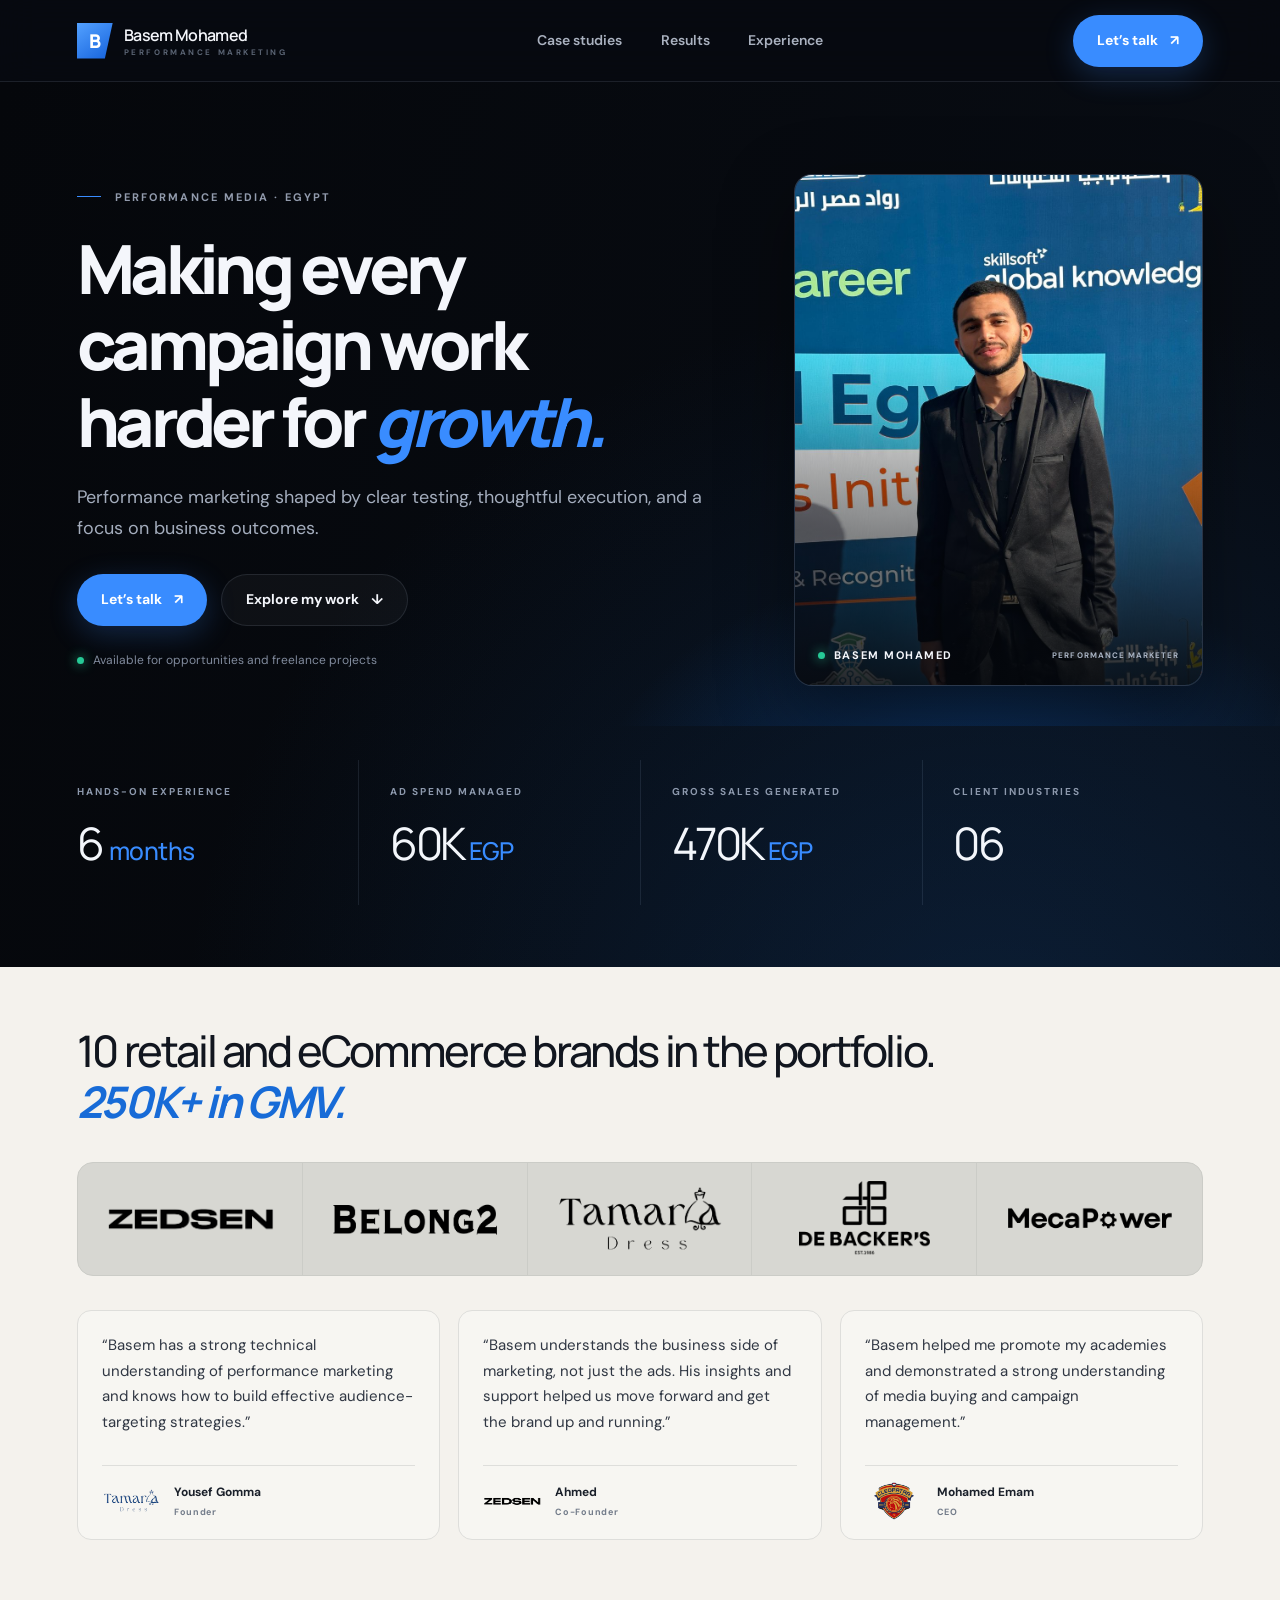
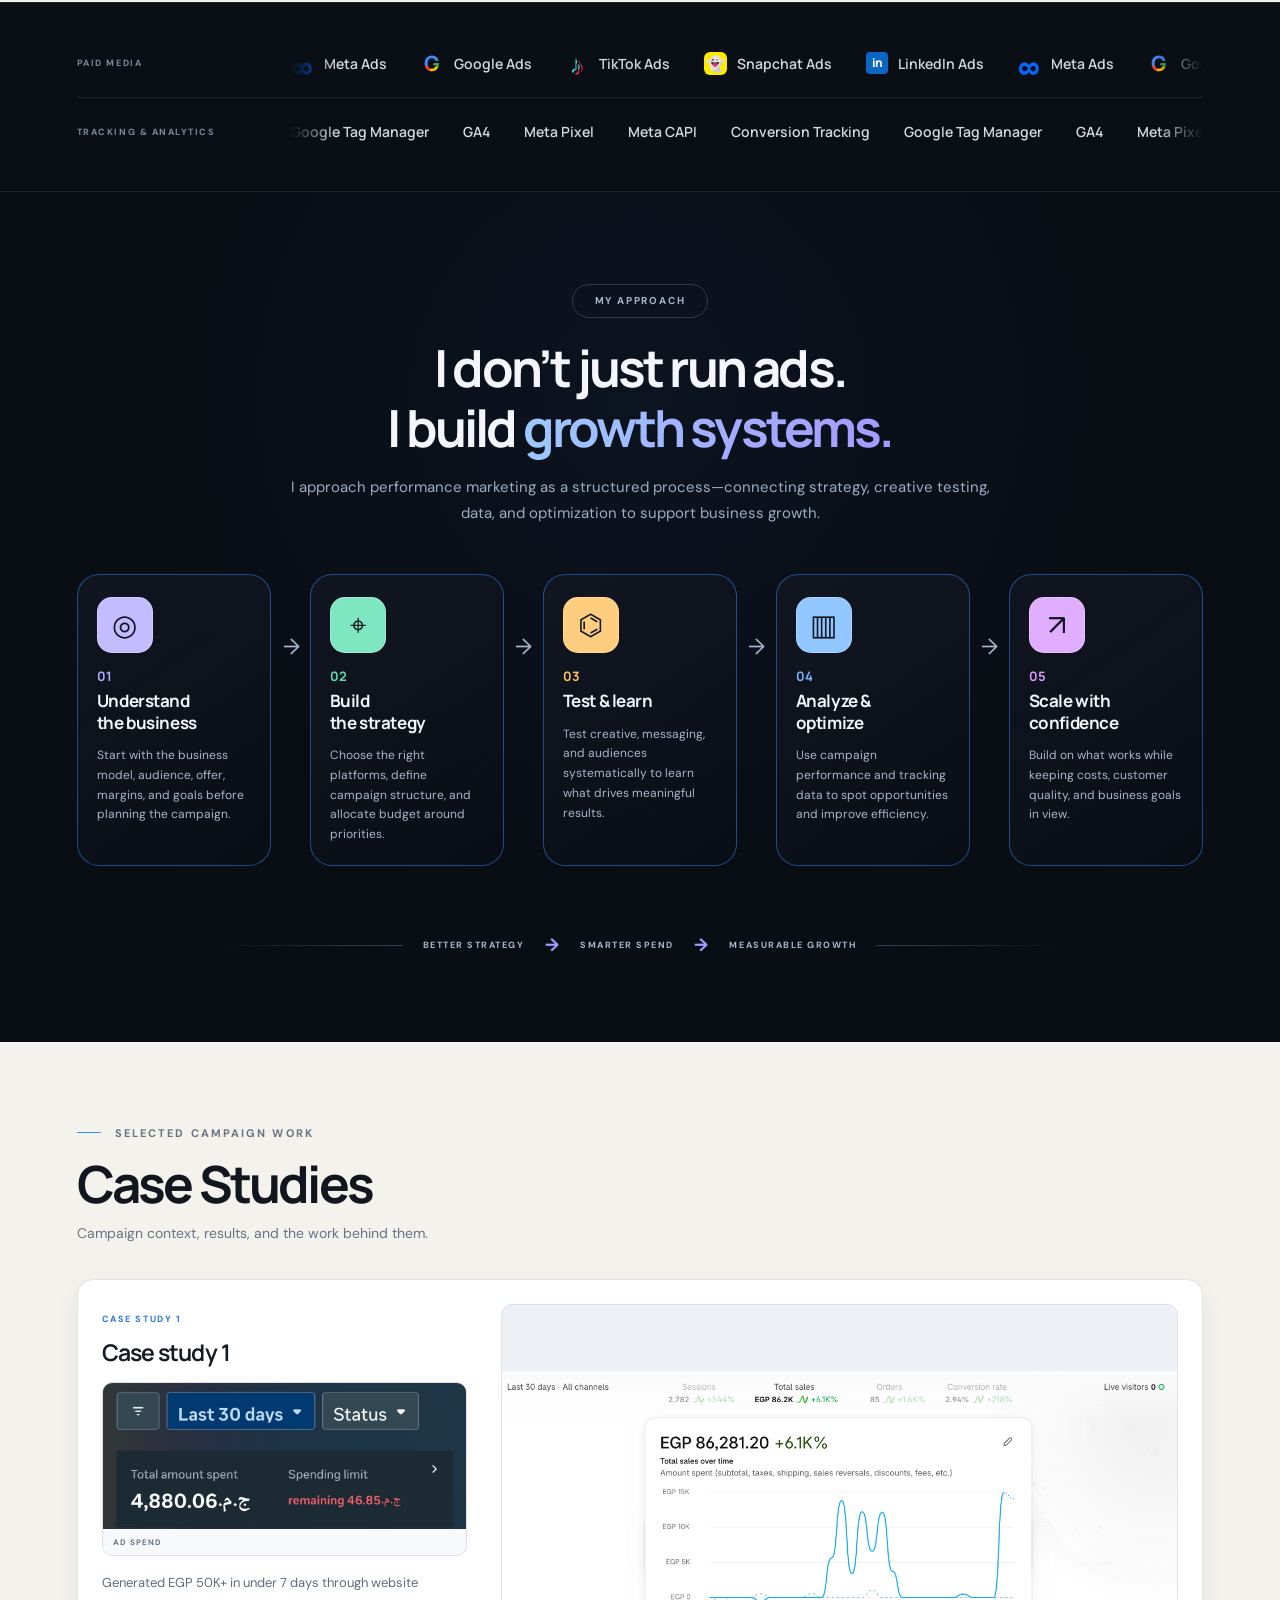
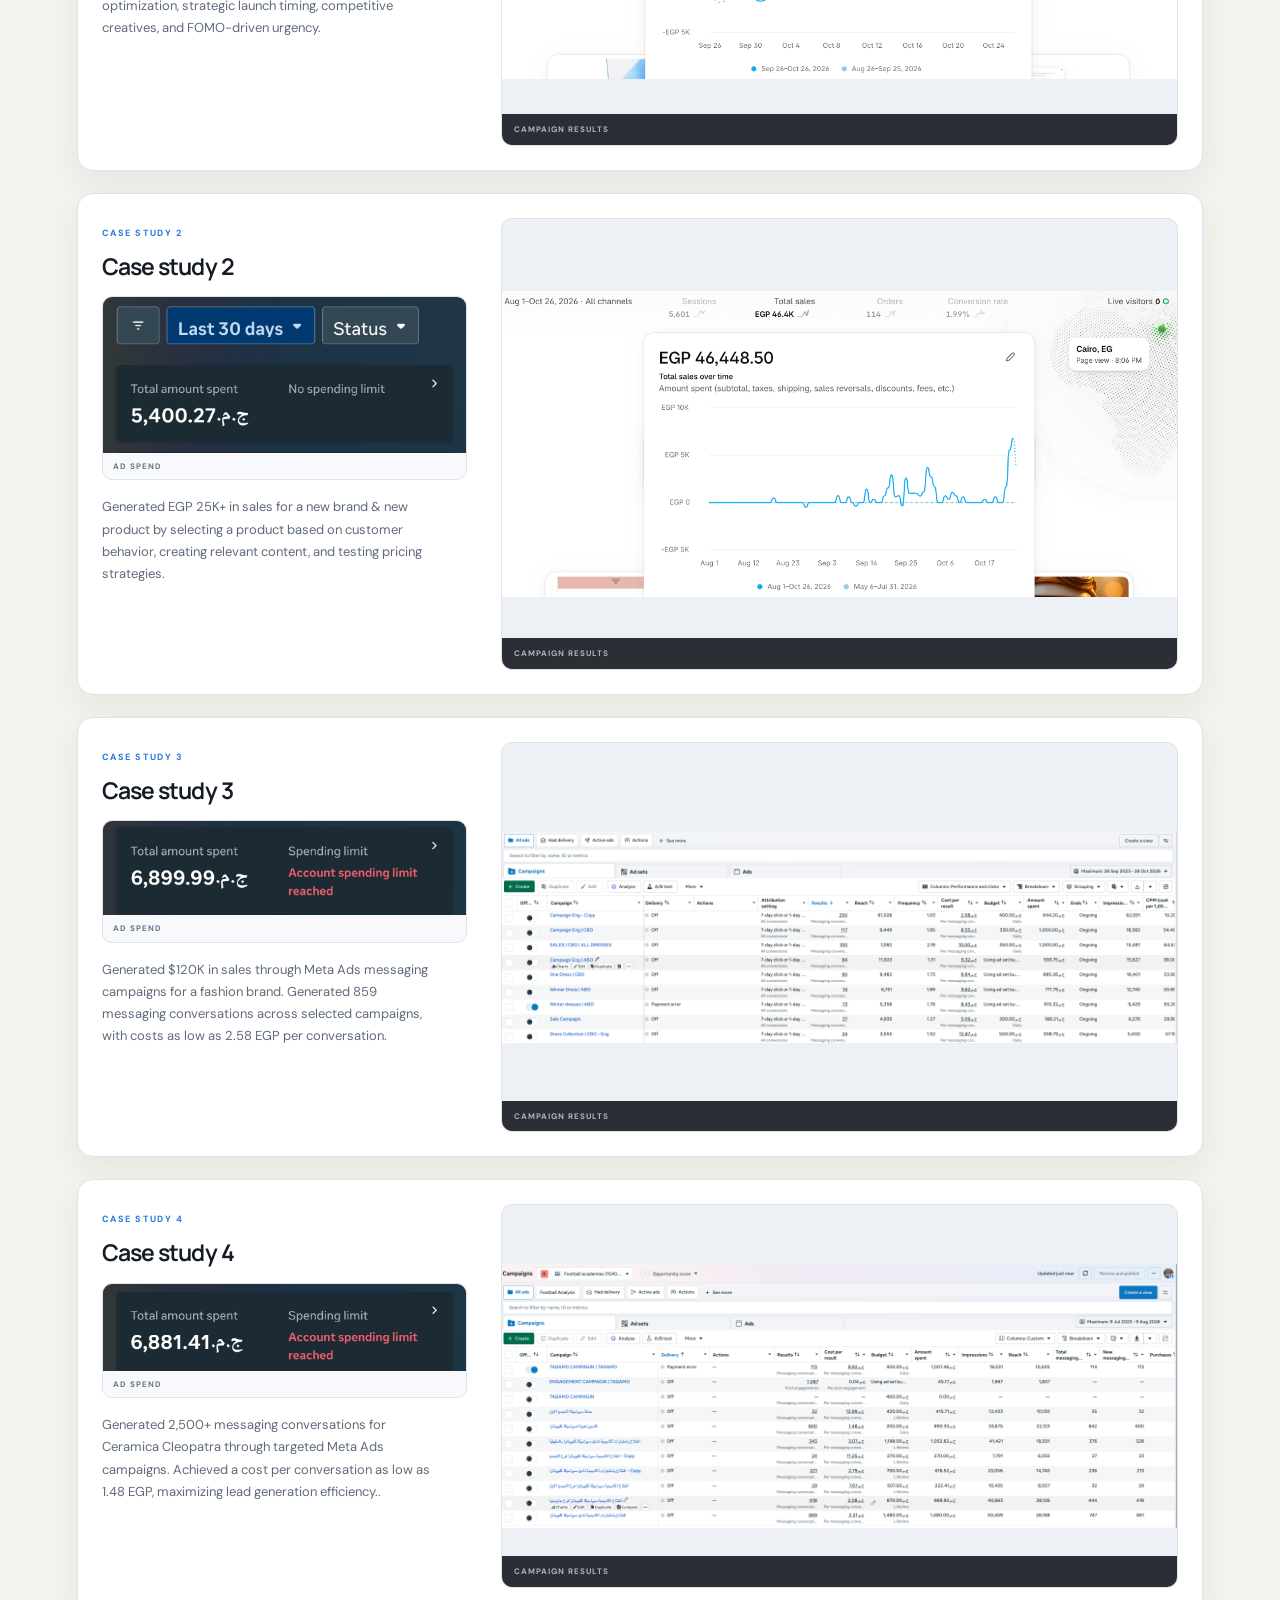
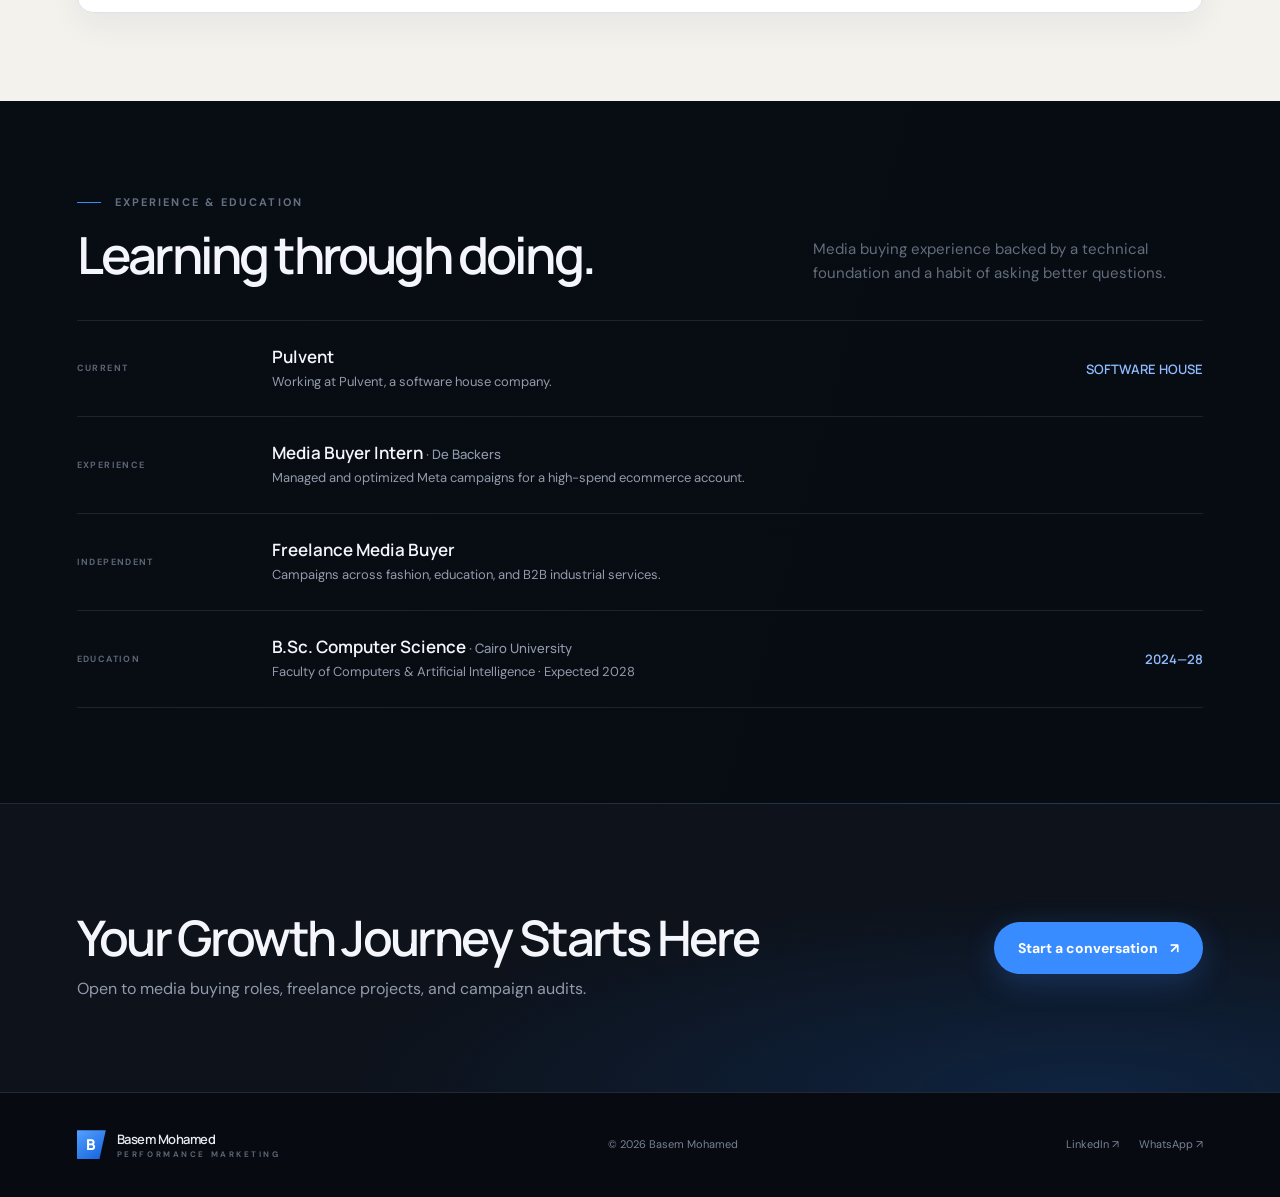
==== commit be94c8af: "update the result" ====
--- a/index.html
+++ b/index.html
@@ -26,7 +26,7 @@
       <div class="eyebrow"><span></span> PERFORMANCE MEDIA · EGYPT</div>
       <h1>Making every campaign work harder for <em>growth.</em></h1>
       <p class="lede">Performance marketing shaped by clear testing, thoughtful execution, and a focus on business outcomes.</p>
-      <div class="hero-actions"><a class="button button-primary" href="https://wa.me/201151930659" target="_blank" rel="noopener">Let’s talk <span aria-hidden="true">↗</span></a><a class="button button-outline" href="#work">Explore my work <span aria-hidden="true">↓</span></a></div>
+      <div class="hero-actions"><a class="button button-primary" href="https://wa.me/201151930659" target="_blank" rel="noopener">Let’s talk <span aria-hidden="true">↗</span></a><a class="button button-outline" href="#social-proof">Explore my work <span aria-hidden="true">↓</span></a></div>
       <div class="hero-note"><span class="live-dot"></span> Available for opportunities and freelance projects</div>
     </div>
     <figure class="hero-portrait"><img src="images/basem-photo.jpg" alt="Portrait of Basem Mohamed"><figcaption><span class="live-dot"></span> BASEM MOHAMED <small>PERFORMANCE MARKETER</small></figcaption></figure>
@@ -35,8 +35,8 @@
 
   <section class="metric-strip" id="results" aria-label="Portfolio metrics">
     <div class="metric"><span>HANDS-ON EXPERIENCE</span><strong>6 <small>months</small></strong></div>
-    <div class="metric"><span>AD SPEND MANAGED</span><strong>50K<small>+ EGP</small></strong></div>
-    <div class="metric"><span>GROSS SALES GENERATED</span><strong>400K<small> EGP</small></strong></div>
+    <div class="metric"><span>AD SPEND MANAGED</span><strong>60K<small> EGP</small></strong></div>
+    <div class="metric"><span>GROSS SALES GENERATED</span><strong>470K<small> EGP</small></strong></div>
     <div class="metric"><span>CLIENT INDUSTRIES</span><strong>06</strong></div>
   </section>
 
@@ -100,8 +100,12 @@
   <section class="case-studies-section section-shell" id="case-studies" aria-labelledby="case-studies-title">
     <div class="case-studies-heading"><div class="eyebrow"><span></span> SELECTED CAMPAIGN WORK</div><h2 id="case-studies-title">Case Studies</h2><p>Campaign context, results, and the work behind them.</p></div>
     <div class="case-study-list">
-      <article class="case-study-card"><div class="case-study-title"><span>CASE STUDY 01</span><h3>Case study title</h3></div><figure class="case-study-visual"><button class="case-study-zoom" type="button" aria-label="View case study one campaign results full size"><img src="images/case_result_1.png" alt="Campaign results for case study one" loading="lazy"></button><figcaption>CAMPAIGN RESULTS</figcaption></figure><figure class="spend-visual"><img src="images/spent_1.jpeg" alt="Ad spend for case study one" loading="lazy"><figcaption>AD SPEND</figcaption></figure><div class="case-study-description"><p>Generated EGP 50K+ in under 7 days through website optimization, strategic launch timing, competitive creatives, and FOMO-driven urgency.</p></div></article>
-      <article class="case-study-card"><div class="case-study-title"><span>CASE STUDY 02</span><h3>Case study title</h3></div><figure class="case-study-visual"><button class="case-study-zoom" type="button" aria-label="View case study two campaign results full size"><img src="images/case_result_2.png" alt="Campaign results for case study two" loading="lazy"></button><figcaption>CAMPAIGN RESULTS</figcaption></figure><figure class="spend-visual"><img src="images/spent_2.jpeg" alt="Ad spend for case study two" loading="lazy"><figcaption>AD SPEND</figcaption></figure><div class="case-study-description"><p>Generated EGP 25K+ in sales for a new brand & new product by selecting a product based on customer behavior, creating relevant content, and testing pricing strategies.</p></div></article>
+      <article class="case-study-card"><div class="case-study-title"><span>CASE STUDY 1</span><h3>Case study 1</h3></div><figure class="case-study-visual"><button class="case-study-zoom" type="button" aria-label="View case study 1 campaign results full size"><img src="images/case_result_1.png" alt="Campaign results for case study 1" loading="lazy"></button><figcaption>CAMPAIGN RESULTS</figcaption></figure><figure class="spend-visual"><img src="images/spent_1.jpeg" alt="Ad spend for case study 1" loading="lazy"><figcaption>AD SPEND</figcaption></figure><div class="case-study-description"><p>Generated EGP 50K+ in under 7 days through website optimization, strategic launch timing, competitive creatives, and FOMO-driven urgency.</p></div></article>
+      <article class="case-study-card"><div class="case-study-title"><span>CASE STUDY 2</span><h3>Case study 2</h3></div><figure class="case-study-visual"><button class="case-study-zoom" type="button" aria-label="View case study 2 campaign results full size"><img src="images/case_result_2.png" alt="Campaign results for case study 2" loading="lazy"></button><figcaption>CAMPAIGN RESULTS</figcaption></figure><figure class="spend-visual"><img src="images/spent_2.jpeg" alt="Ad spend for case study 2" loading="lazy"><figcaption>AD SPEND</figcaption></figure><div class="case-study-description"><p>Generated EGP 25K+ in sales for a new brand & new product by selecting a product based on customer behavior, creating relevant content, and testing pricing strategies.</p></div></article>
+      <article class="case-study-card"><div class="case-study-title"><span>CASE STUDY 3</span><h3>Case study 3</h3></div><figure class="case-study-visual"><button class="case-study-zoom" type="button" aria-label="View case study 3 campaign results full size"><img src="images/case_result_3.png" alt="Campaign results for case study 3" loading="lazy"></button><figcaption>CAMPAIGN RESULTS</figcaption></figure><figure class="spend-visual"><img src="images/spent_3.jpeg" alt="Ad spend for case study 3" loading="lazy"><figcaption>AD SPEND</figcaption></figure><div class="case-study-description"><p>Generated $120K in sales through Meta Ads messaging campaigns for a fashion brand.
+Generated 859 messaging conversations across selected campaigns, with costs as low as 2.58 EGP per conversation.</p></div></article>
+      <article class="case-study-card"><div class="case-study-title"><span>CASE STUDY 4</span><h3>Case study 4</h3></div><figure class="case-study-visual"><button class="case-study-zoom" type="button" aria-label="View case study 4 campaign results full size"><img src="images/case_result_4.png" alt="Campaign results for case study 4" loading="lazy"></button><figcaption>CAMPAIGN RESULTS</figcaption></figure><figure class="spend-visual"><img src="images/spent_4.jpeg" alt="Ad spend for case study 4" loading="lazy"><figcaption>AD SPEND</figcaption></figure><div class="case-study-description"><p>Generated 2,500+ messaging conversations for Ceramica Cleopatra through targeted Meta Ads campaigns.
+Achieved a cost per conversation as low as 1.48 EGP, maximizing lead generation efficiency..</p></div></article>
     </div>
   </section>
 
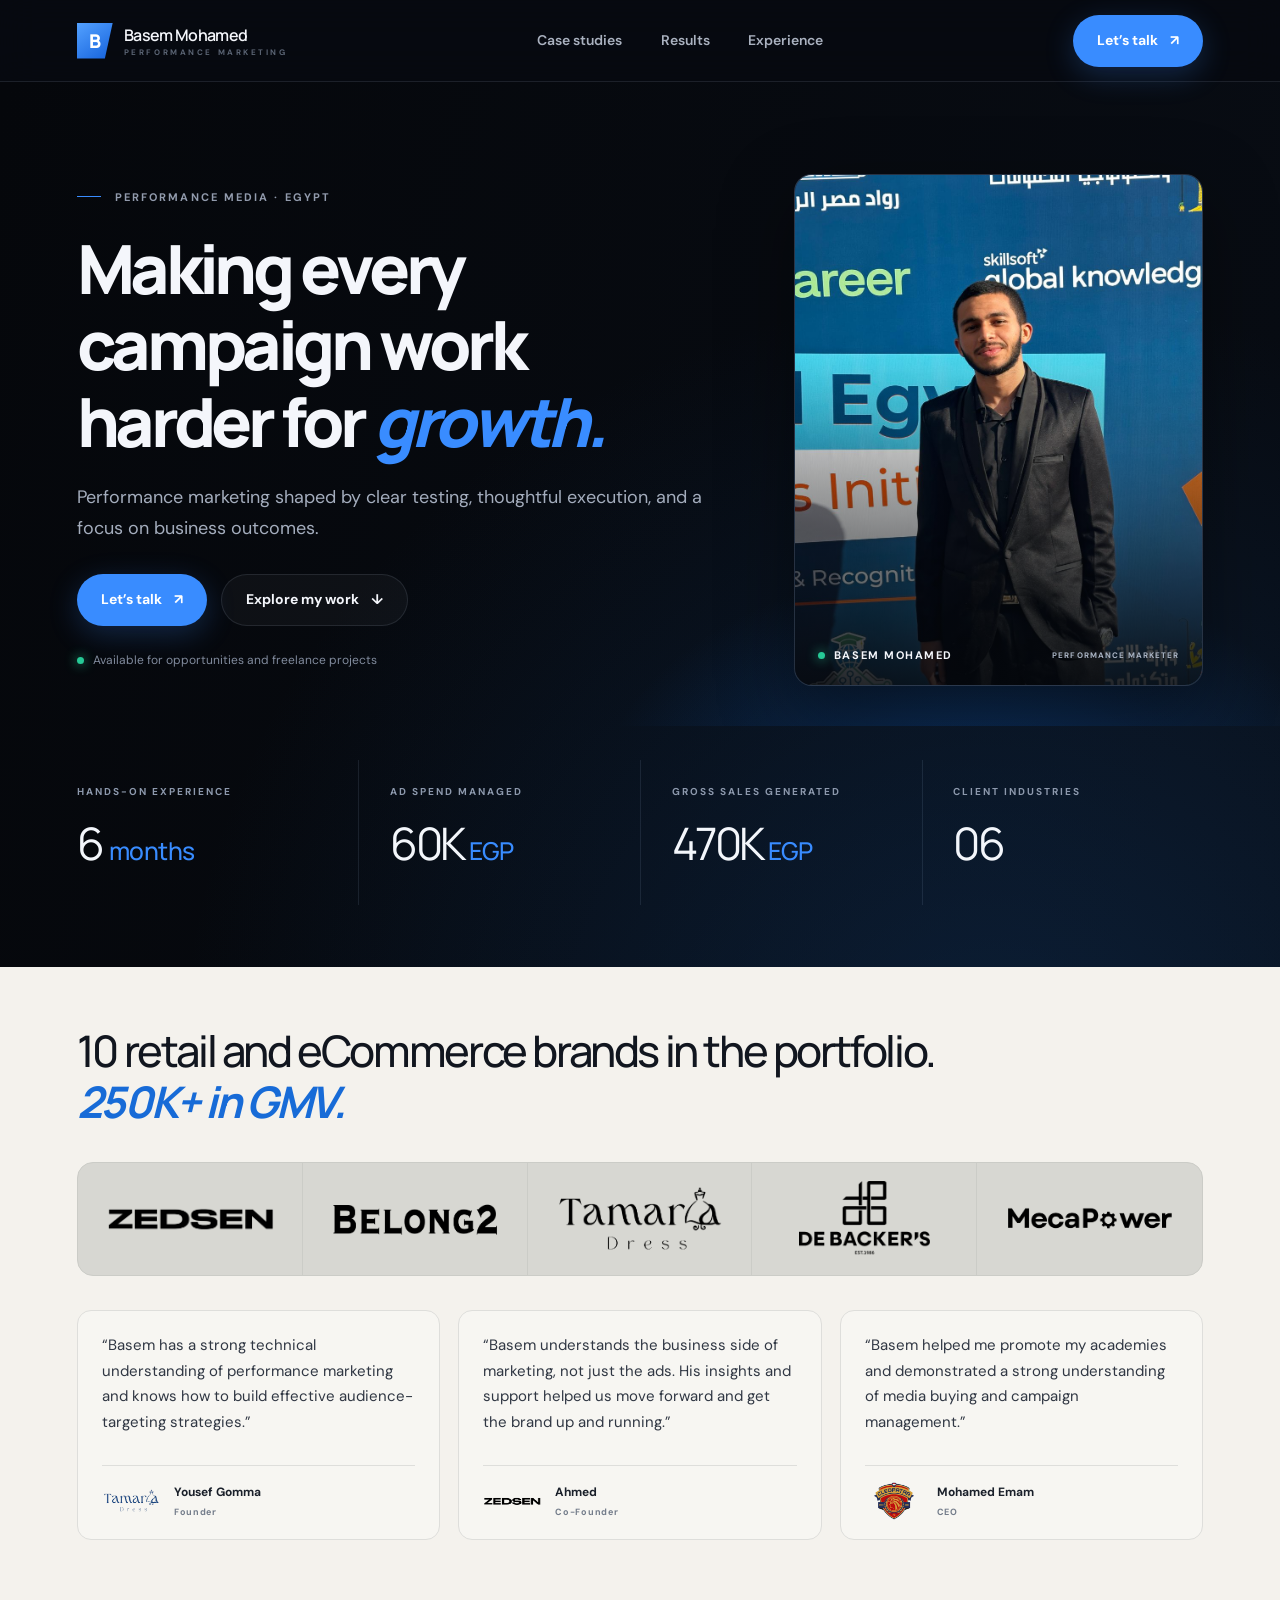
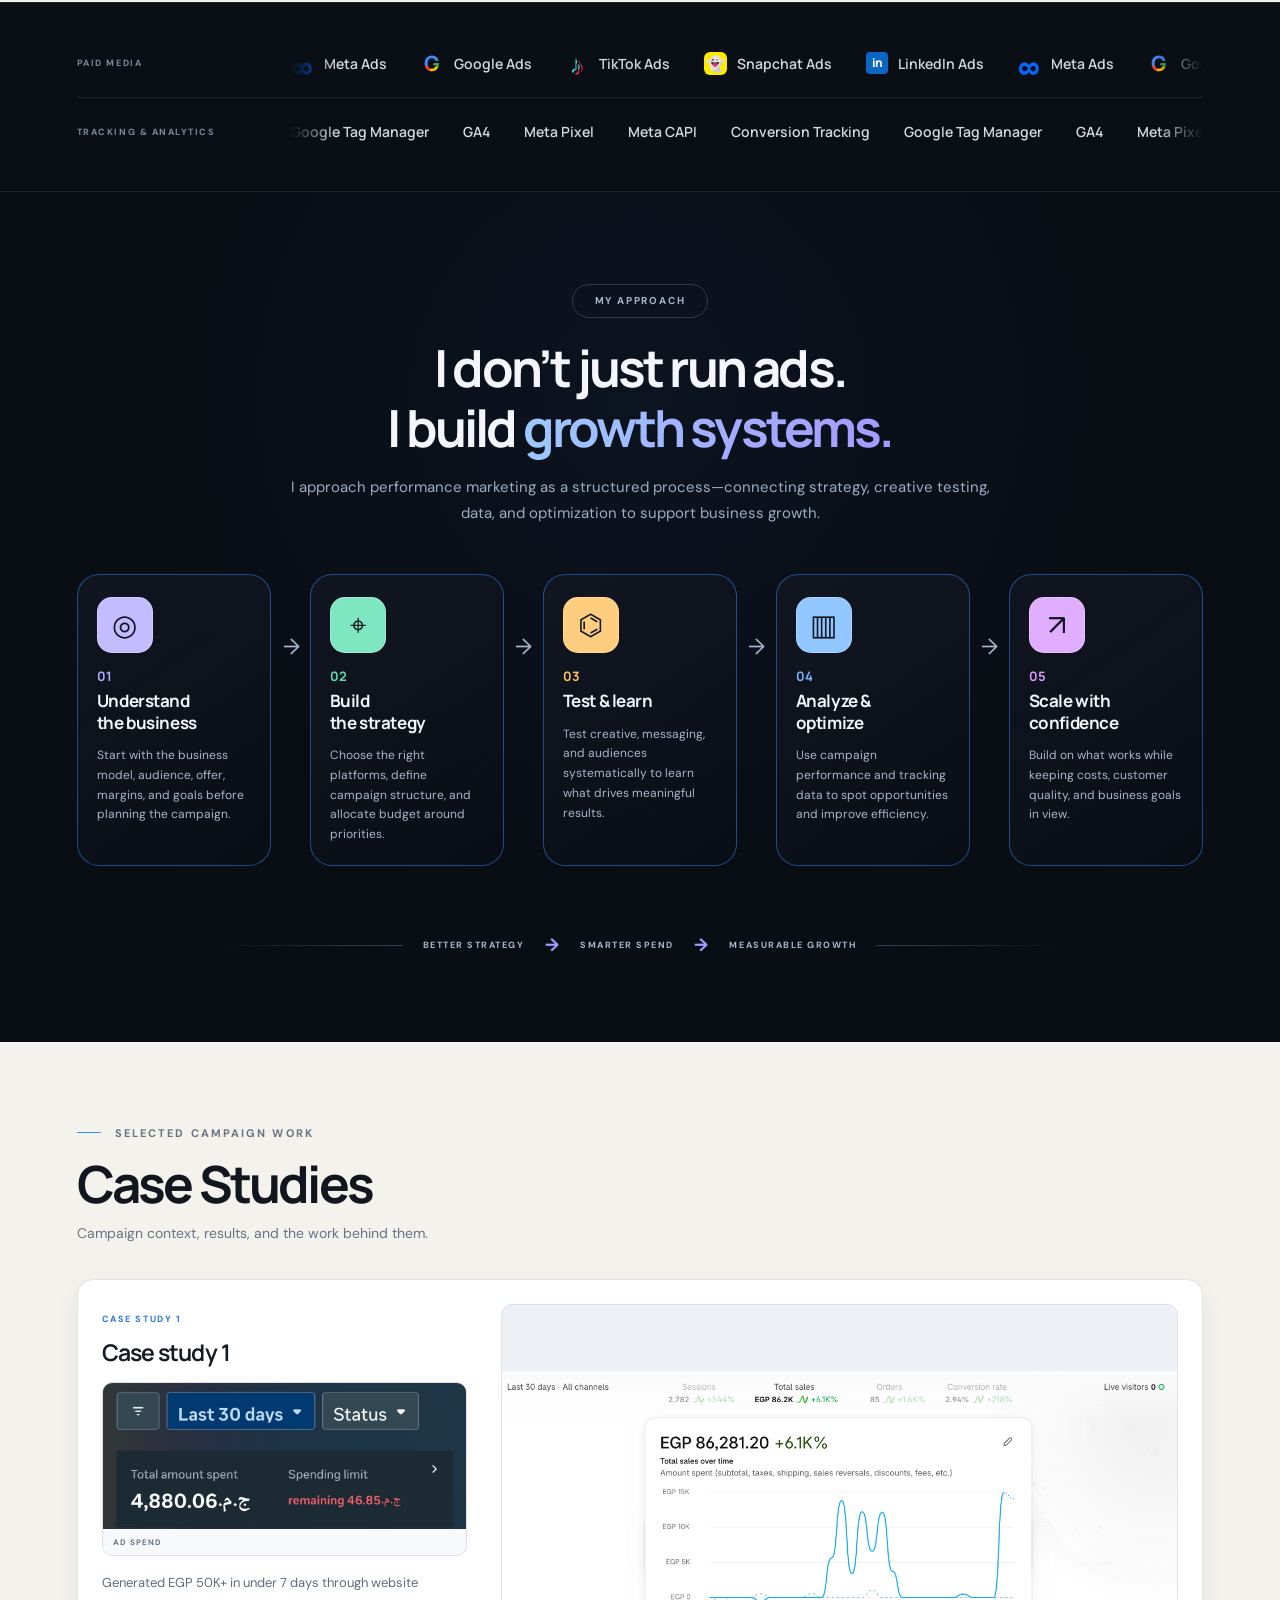
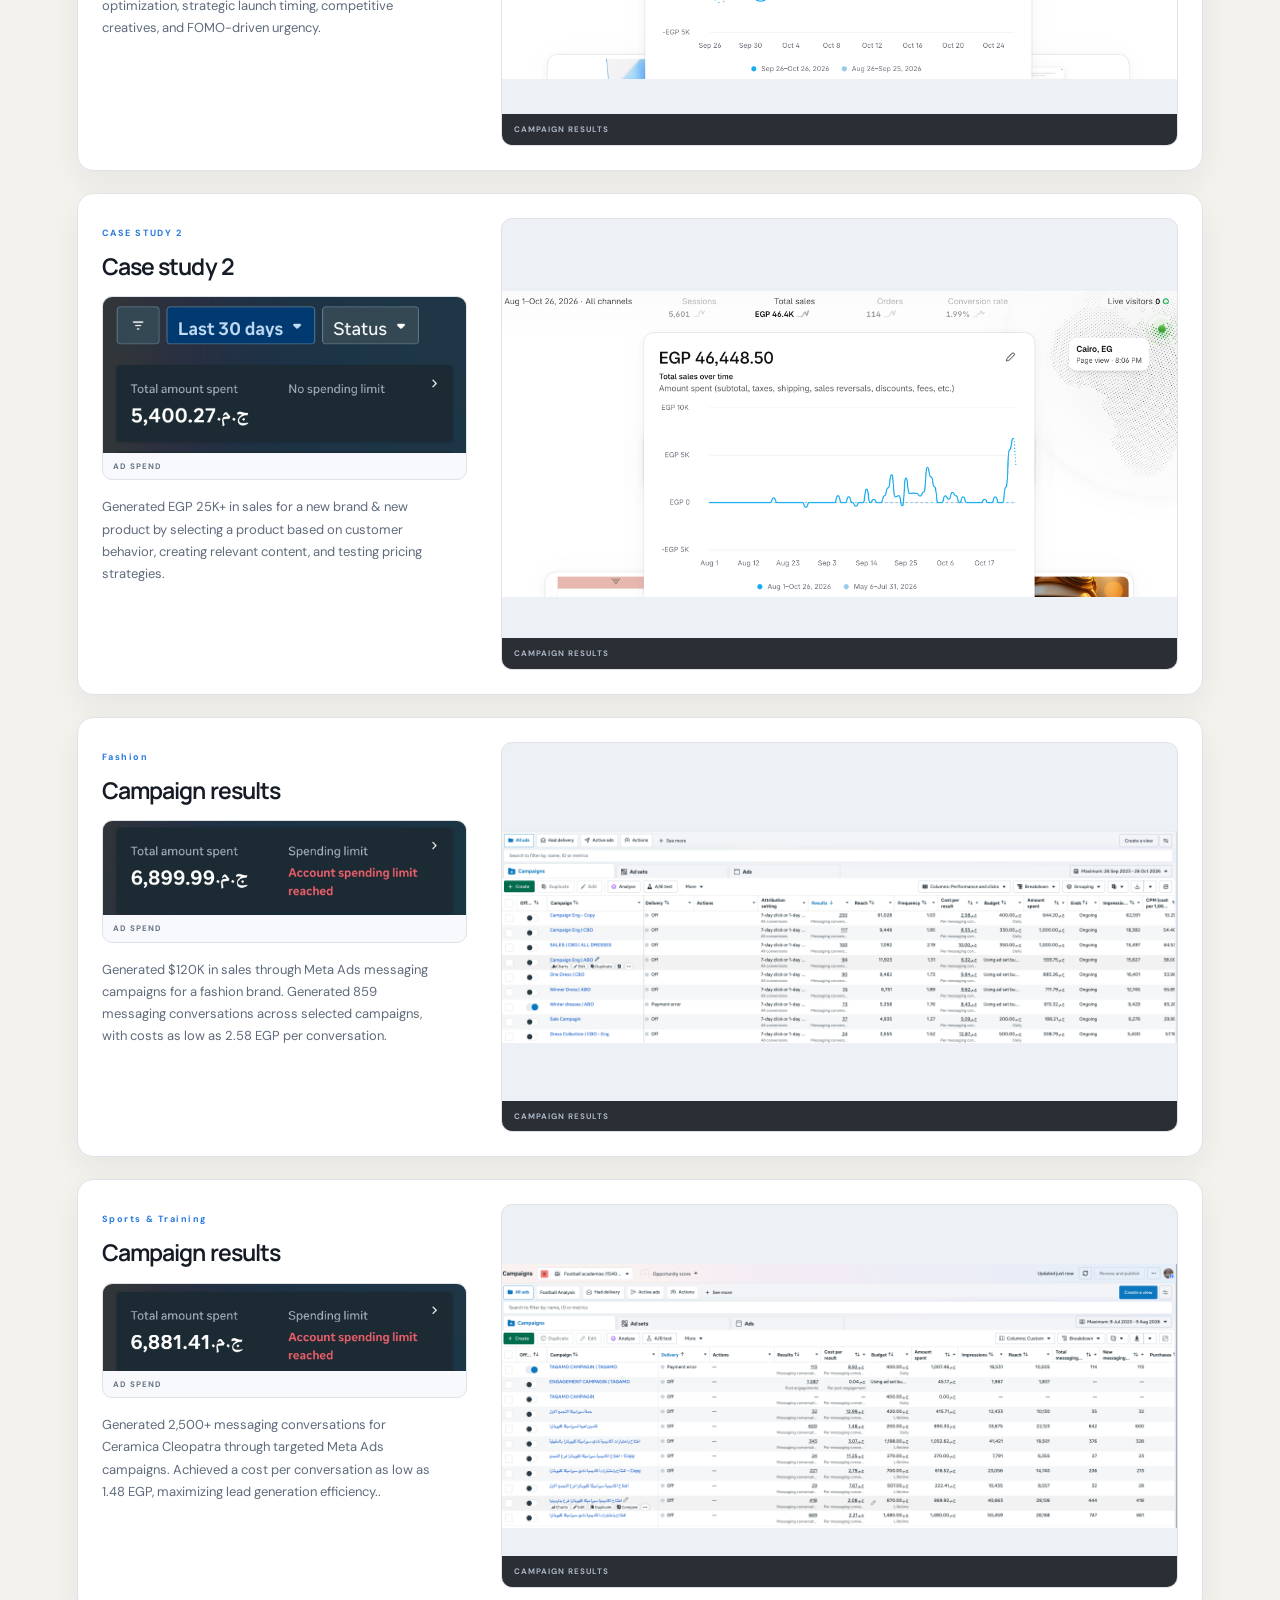
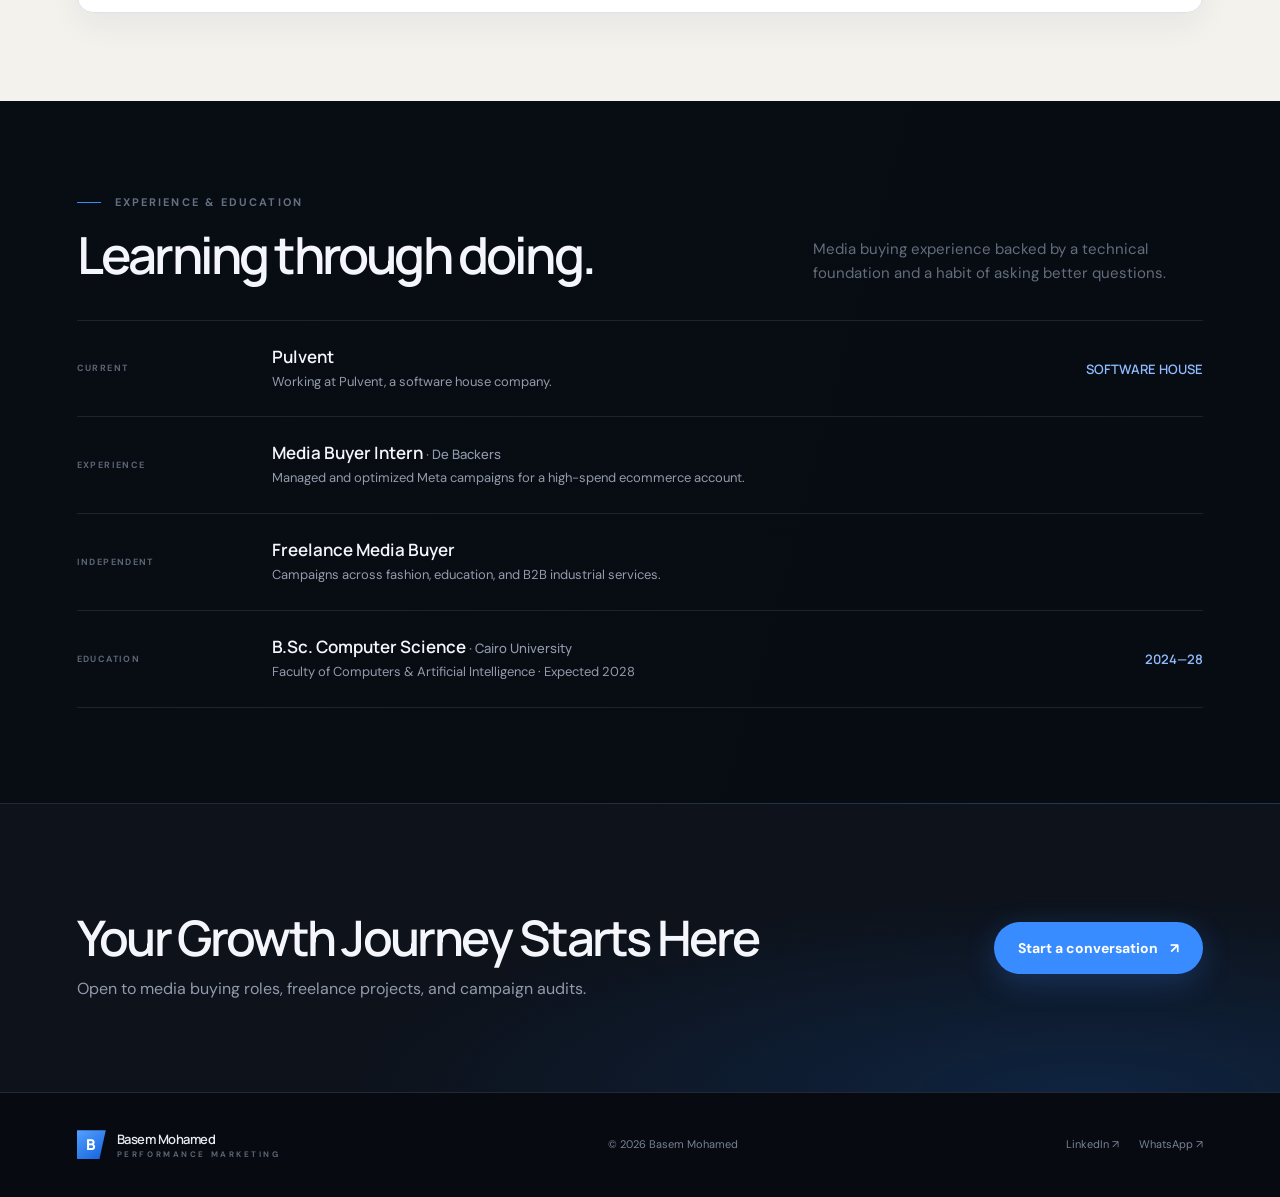
==== commit 407b39fb: "change the case studies names" ====
--- a/index.html
+++ b/index.html
@@ -102,9 +102,9 @@
     <div class="case-study-list">
       <article class="case-study-card"><div class="case-study-title"><span>CASE STUDY 1</span><h3>Case study 1</h3></div><figure class="case-study-visual"><button class="case-study-zoom" type="button" aria-label="View case study 1 campaign results full size"><img src="images/case_result_1.png" alt="Campaign results for case study 1" loading="lazy"></button><figcaption>CAMPAIGN RESULTS</figcaption></figure><figure class="spend-visual"><img src="images/spent_1.jpeg" alt="Ad spend for case study 1" loading="lazy"><figcaption>AD SPEND</figcaption></figure><div class="case-study-description"><p>Generated EGP 50K+ in under 7 days through website optimization, strategic launch timing, competitive creatives, and FOMO-driven urgency.</p></div></article>
       <article class="case-study-card"><div class="case-study-title"><span>CASE STUDY 2</span><h3>Case study 2</h3></div><figure class="case-study-visual"><button class="case-study-zoom" type="button" aria-label="View case study 2 campaign results full size"><img src="images/case_result_2.png" alt="Campaign results for case study 2" loading="lazy"></button><figcaption>CAMPAIGN RESULTS</figcaption></figure><figure class="spend-visual"><img src="images/spent_2.jpeg" alt="Ad spend for case study 2" loading="lazy"><figcaption>AD SPEND</figcaption></figure><div class="case-study-description"><p>Generated EGP 25K+ in sales for a new brand & new product by selecting a product based on customer behavior, creating relevant content, and testing pricing strategies.</p></div></article>
-      <article class="case-study-card"><div class="case-study-title"><span>CASE STUDY 3</span><h3>Case study 3</h3></div><figure class="case-study-visual"><button class="case-study-zoom" type="button" aria-label="View case study 3 campaign results full size"><img src="images/case_result_3.png" alt="Campaign results for case study 3" loading="lazy"></button><figcaption>CAMPAIGN RESULTS</figcaption></figure><figure class="spend-visual"><img src="images/spent_3.jpeg" alt="Ad spend for case study 3" loading="lazy"><figcaption>AD SPEND</figcaption></figure><div class="case-study-description"><p>Generated $120K in sales through Meta Ads messaging campaigns for a fashion brand.
+      <article class="case-study-card"><div class="case-study-title"><span>Fashion</span><h3>Campaign results</h3></div><figure class="case-study-visual"><button class="case-study-zoom" type="button" aria-label="View case study 3 campaign results full size"><img src="images/case_result_3.png" alt="Campaign results for case study 3" loading="lazy"></button><figcaption>CAMPAIGN RESULTS</figcaption></figure><figure class="spend-visual"><img src="images/spent_3.jpeg" alt="Ad spend for case study 3" loading="lazy"><figcaption>AD SPEND</figcaption></figure><div class="case-study-description"><p>Generated $120K in sales through Meta Ads messaging campaigns for a fashion brand.
 Generated 859 messaging conversations across selected campaigns, with costs as low as 2.58 EGP per conversation.</p></div></article>
-      <article class="case-study-card"><div class="case-study-title"><span>CASE STUDY 4</span><h3>Case study 4</h3></div><figure class="case-study-visual"><button class="case-study-zoom" type="button" aria-label="View case study 4 campaign results full size"><img src="images/case_result_4.png" alt="Campaign results for case study 4" loading="lazy"></button><figcaption>CAMPAIGN RESULTS</figcaption></figure><figure class="spend-visual"><img src="images/spent_4.jpeg" alt="Ad spend for case study 4" loading="lazy"><figcaption>AD SPEND</figcaption></figure><div class="case-study-description"><p>Generated 2,500+ messaging conversations for Ceramica Cleopatra through targeted Meta Ads campaigns.
+      <article class="case-study-card"><div class="case-study-title"><span>Sports & Training</span><h3>Campaign results</h3></div><figure class="case-study-visual"><button class="case-study-zoom" type="button" aria-label="View case study 4 campaign results full size"><img src="images/case_result_4.png" alt="Campaign results for case study 4" loading="lazy"></button><figcaption>CAMPAIGN RESULTS</figcaption></figure><figure class="spend-visual"><img src="images/spent_4.jpeg" alt="Ad spend for case study 4" loading="lazy"><figcaption>AD SPEND</figcaption></figure><div class="case-study-description"><p>Generated 2,500+ messaging conversations for Ceramica Cleopatra through targeted Meta Ads campaigns.
 Achieved a cost per conversation as low as 1.48 EGP, maximizing lead generation efficiency..</p></div></article>
     </div>
   </section>
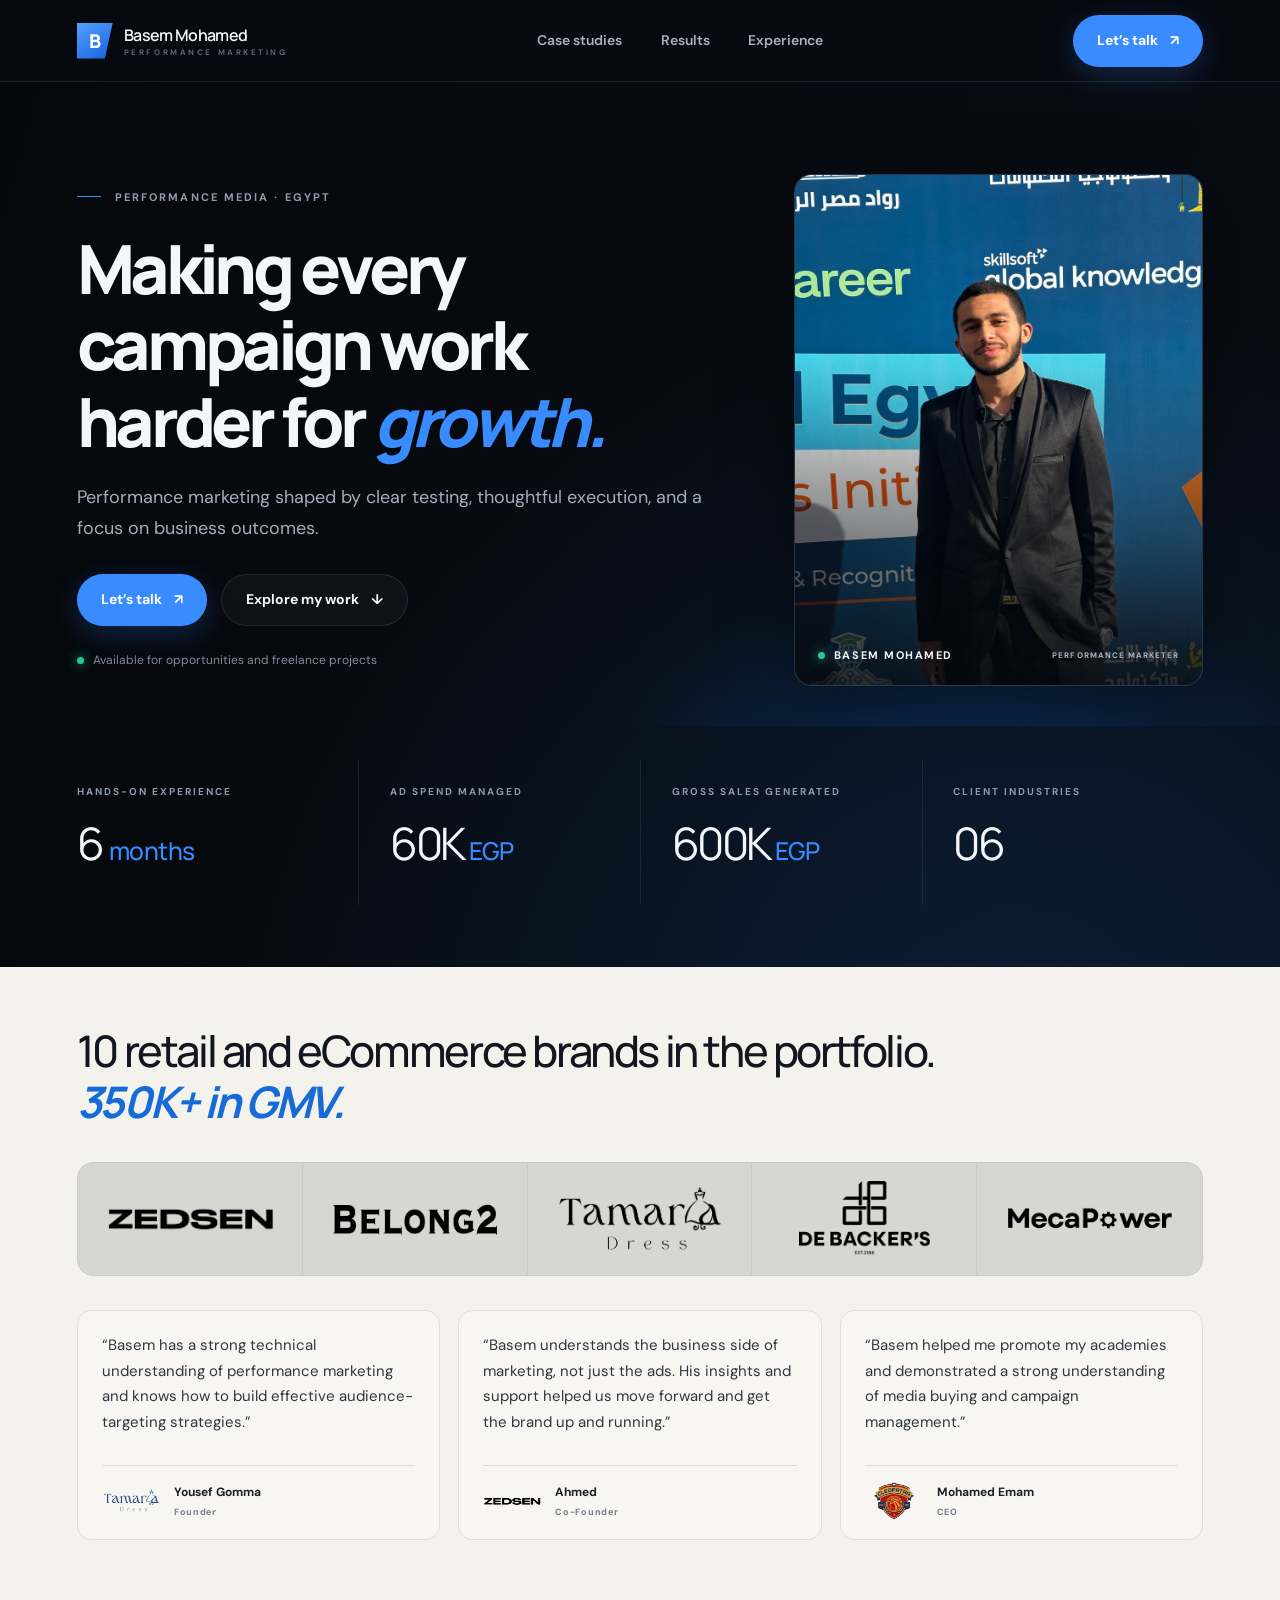
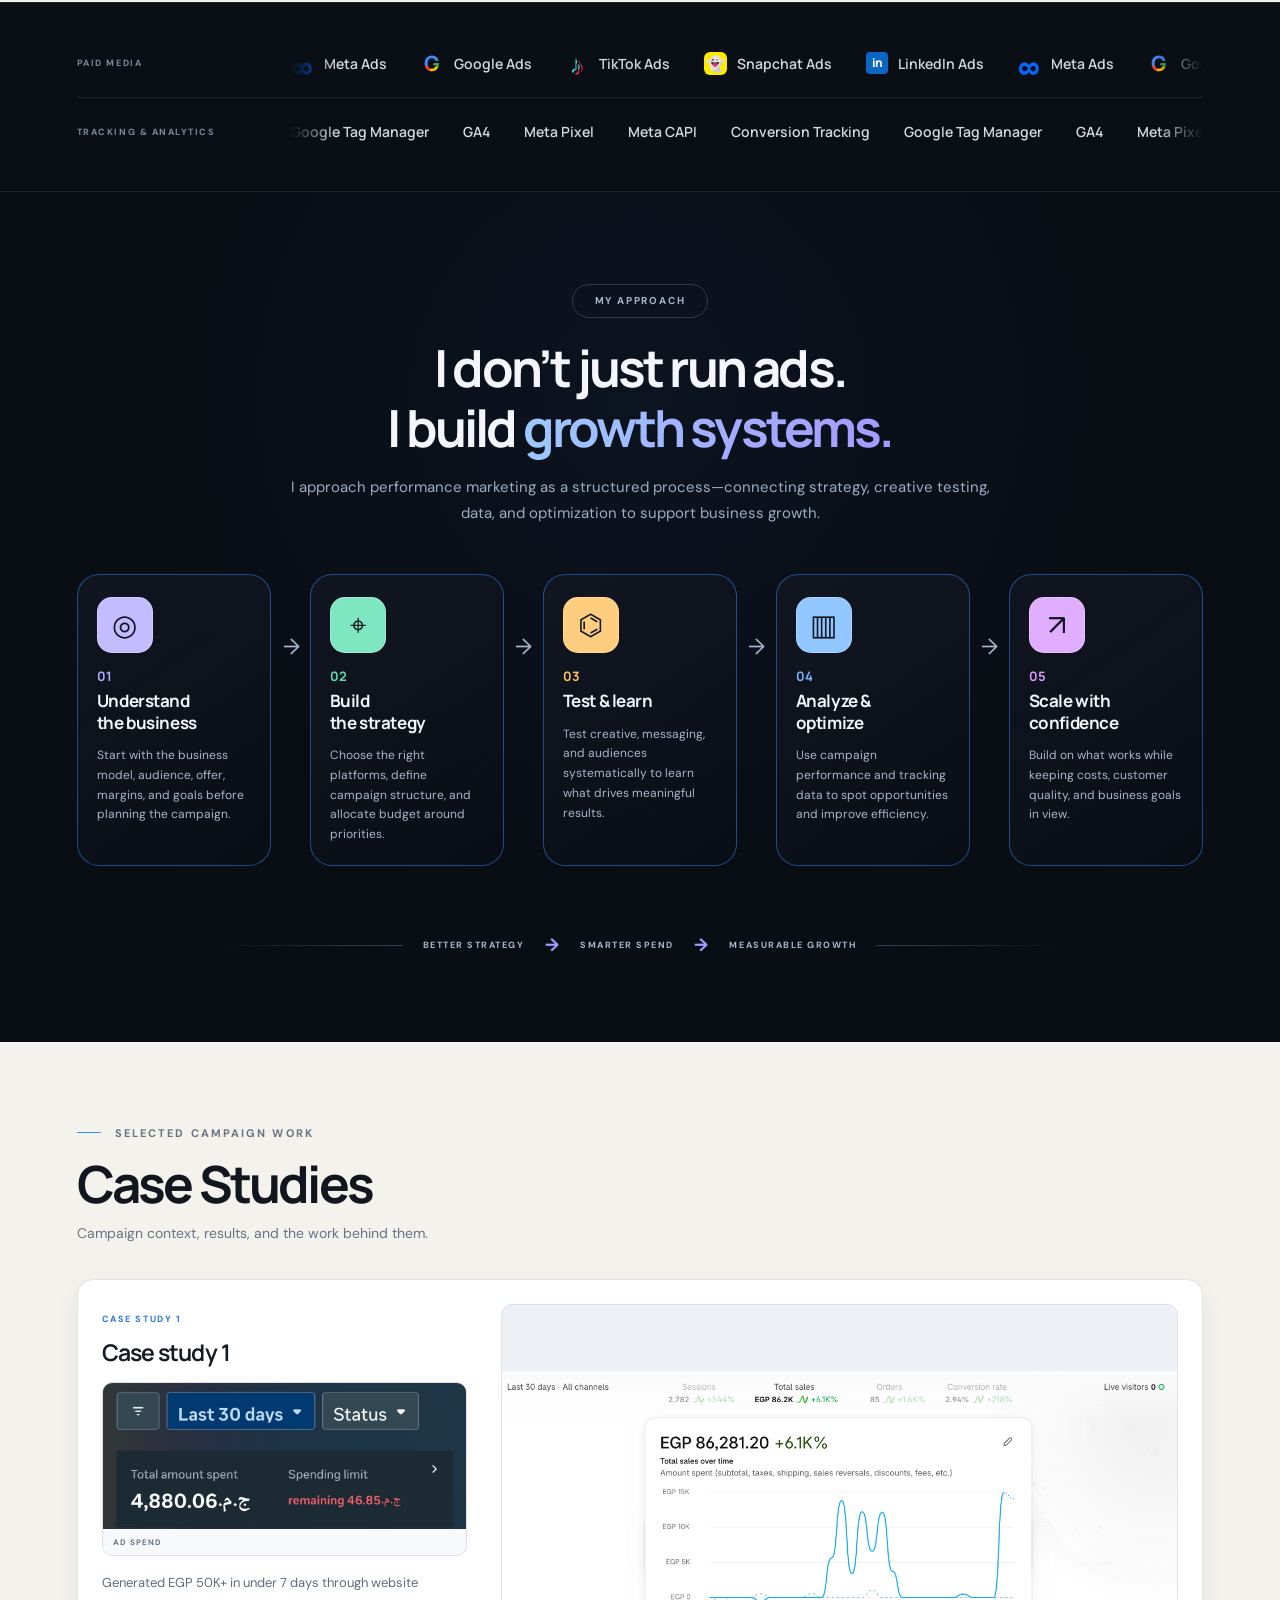
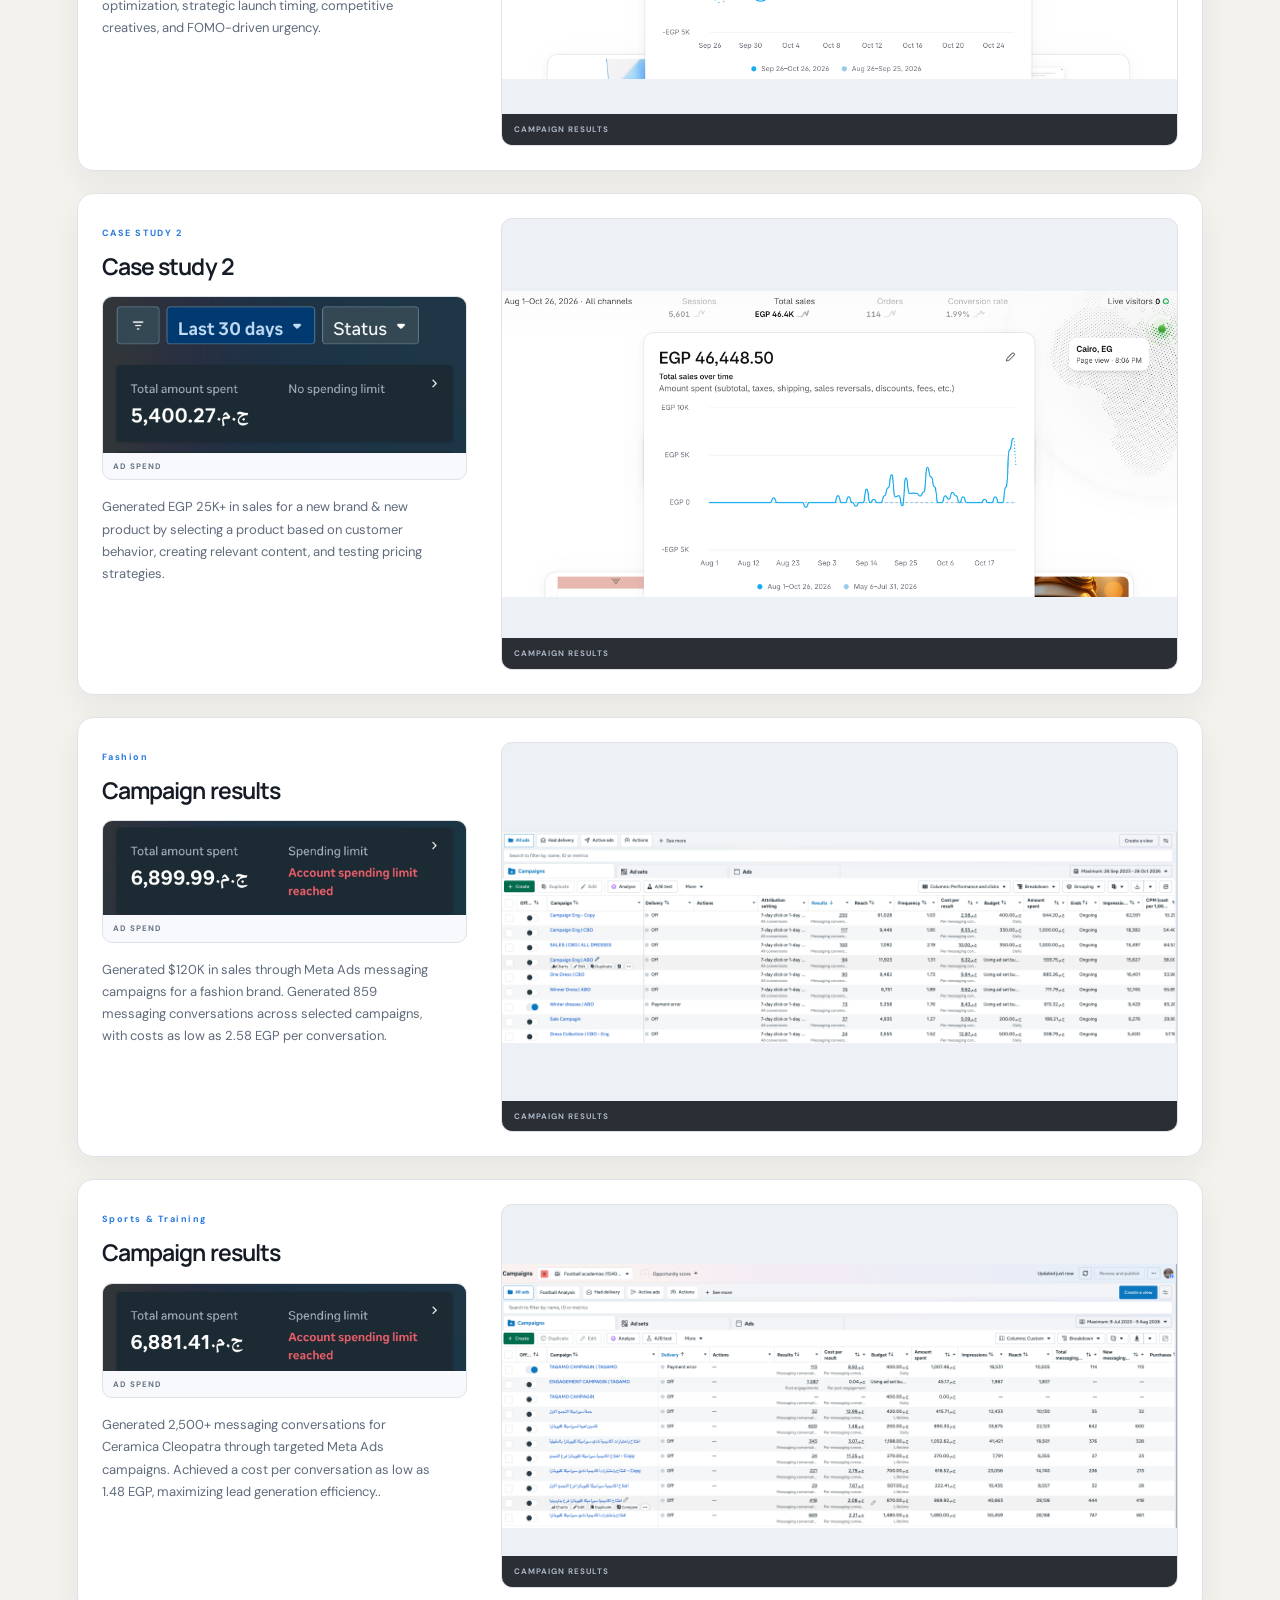
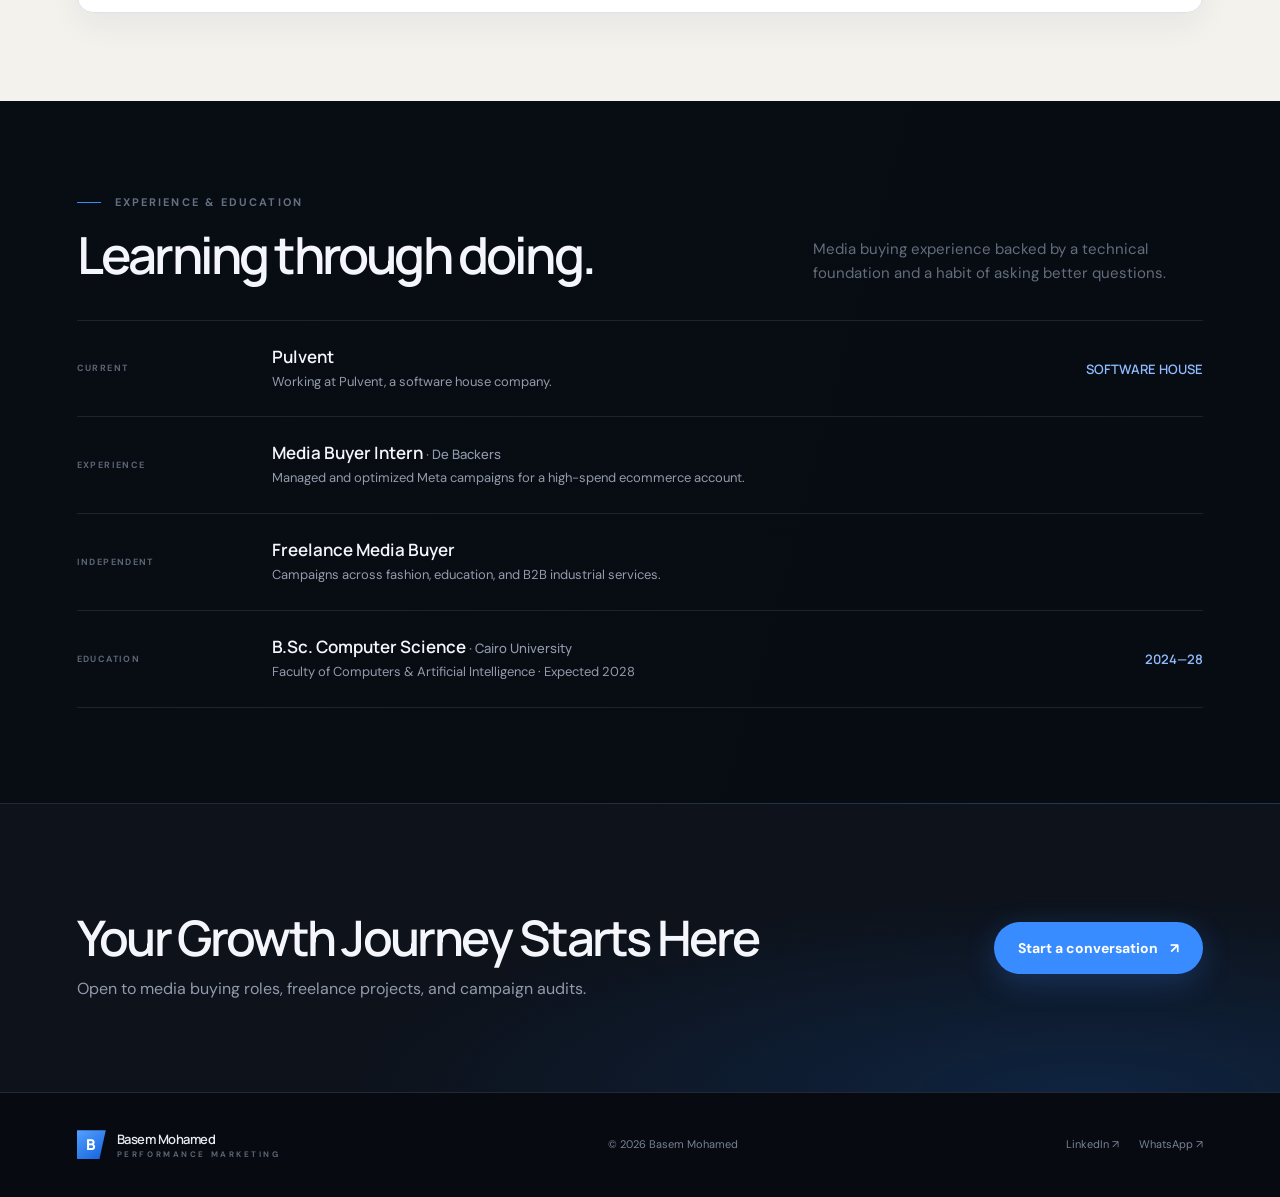
==== commit 4d1252a6: "update the total reveune" ====
--- a/index.html
+++ b/index.html
@@ -36,13 +36,13 @@
   <section class="metric-strip" id="results" aria-label="Portfolio metrics">
     <div class="metric"><span>HANDS-ON EXPERIENCE</span><strong>6 <small>months</small></strong></div>
     <div class="metric"><span>AD SPEND MANAGED</span><strong>60K<small> EGP</small></strong></div>
-    <div class="metric"><span>GROSS SALES GENERATED</span><strong>470K<small> EGP</small></strong></div>
+    <div class="metric"><span>GROSS SALES GENERATED</span><strong>600K<small> EGP</small></strong></div>
     <div class="metric"><span>CLIENT INDUSTRIES</span><strong>06</strong></div>
   </section>
 
   <section class="trust-section section-shell" id="social-proof" aria-labelledby="trust-title">
     <div class="trust-heading">
-      <h2 id="trust-title">10 retail and eCommerce brands in the portfolio.<br><em>250K+ in GMV.</em></h2>
+      <h2 id="trust-title">10 retail and eCommerce brands in the portfolio.<br><em>350K+ in GMV.</em></h2>
     </div>
     <div class="logo-grid" aria-label="Client and partner logos">
       <div><img src="images/logos/ZEDSEN WHITE.png" alt="Zedsen logo" loading="lazy"></div>
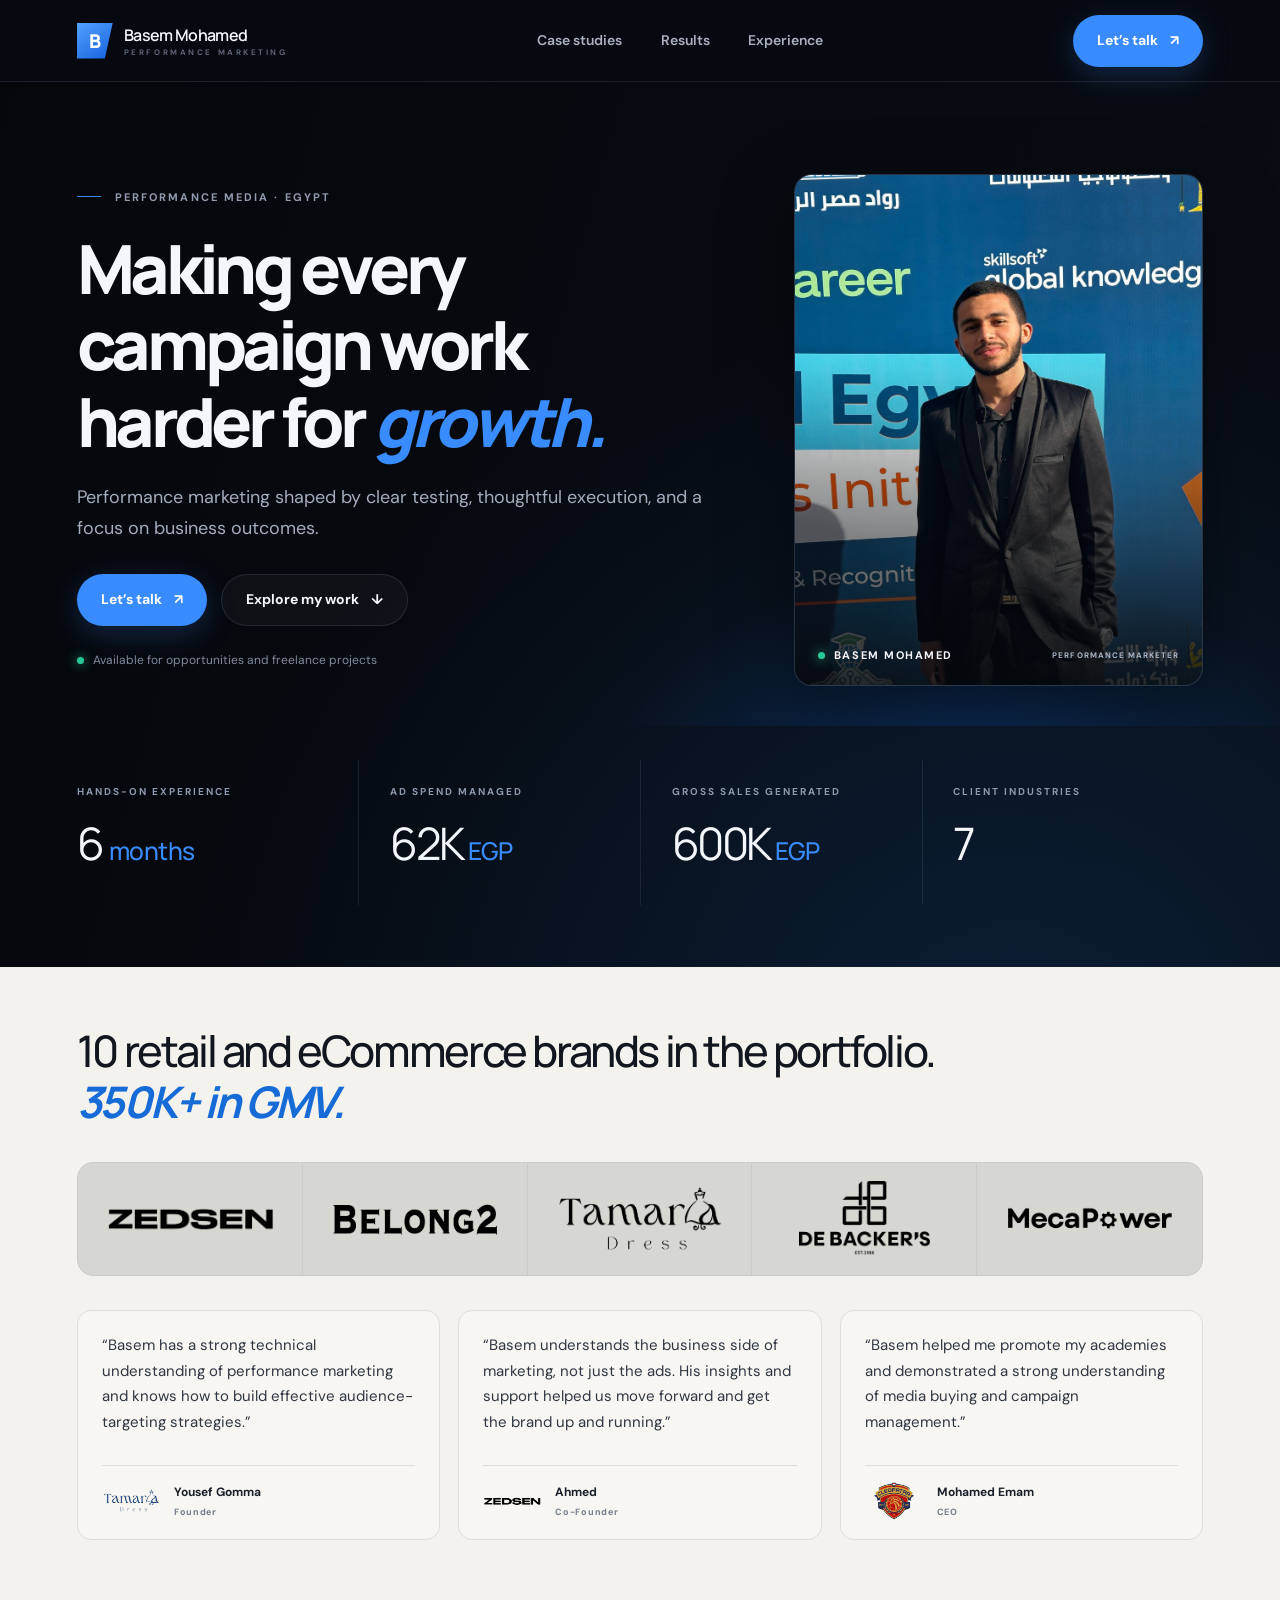
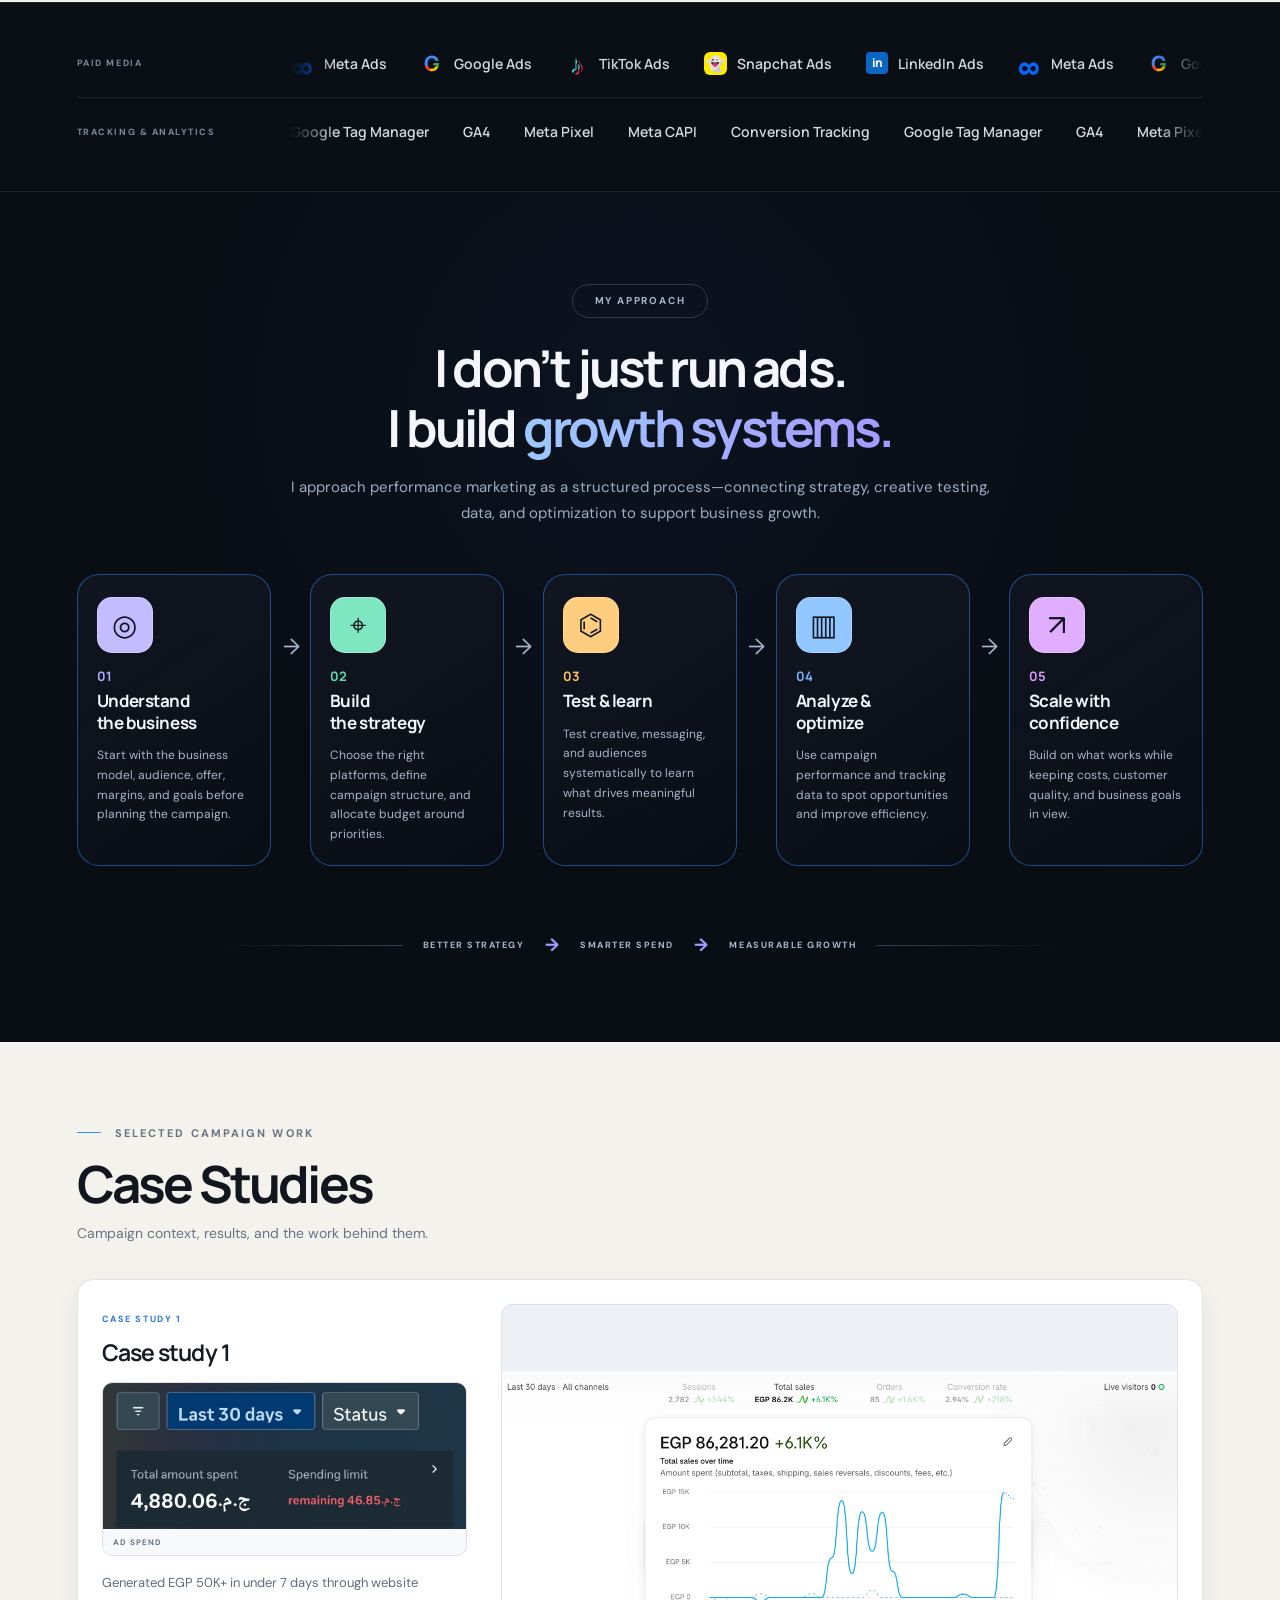
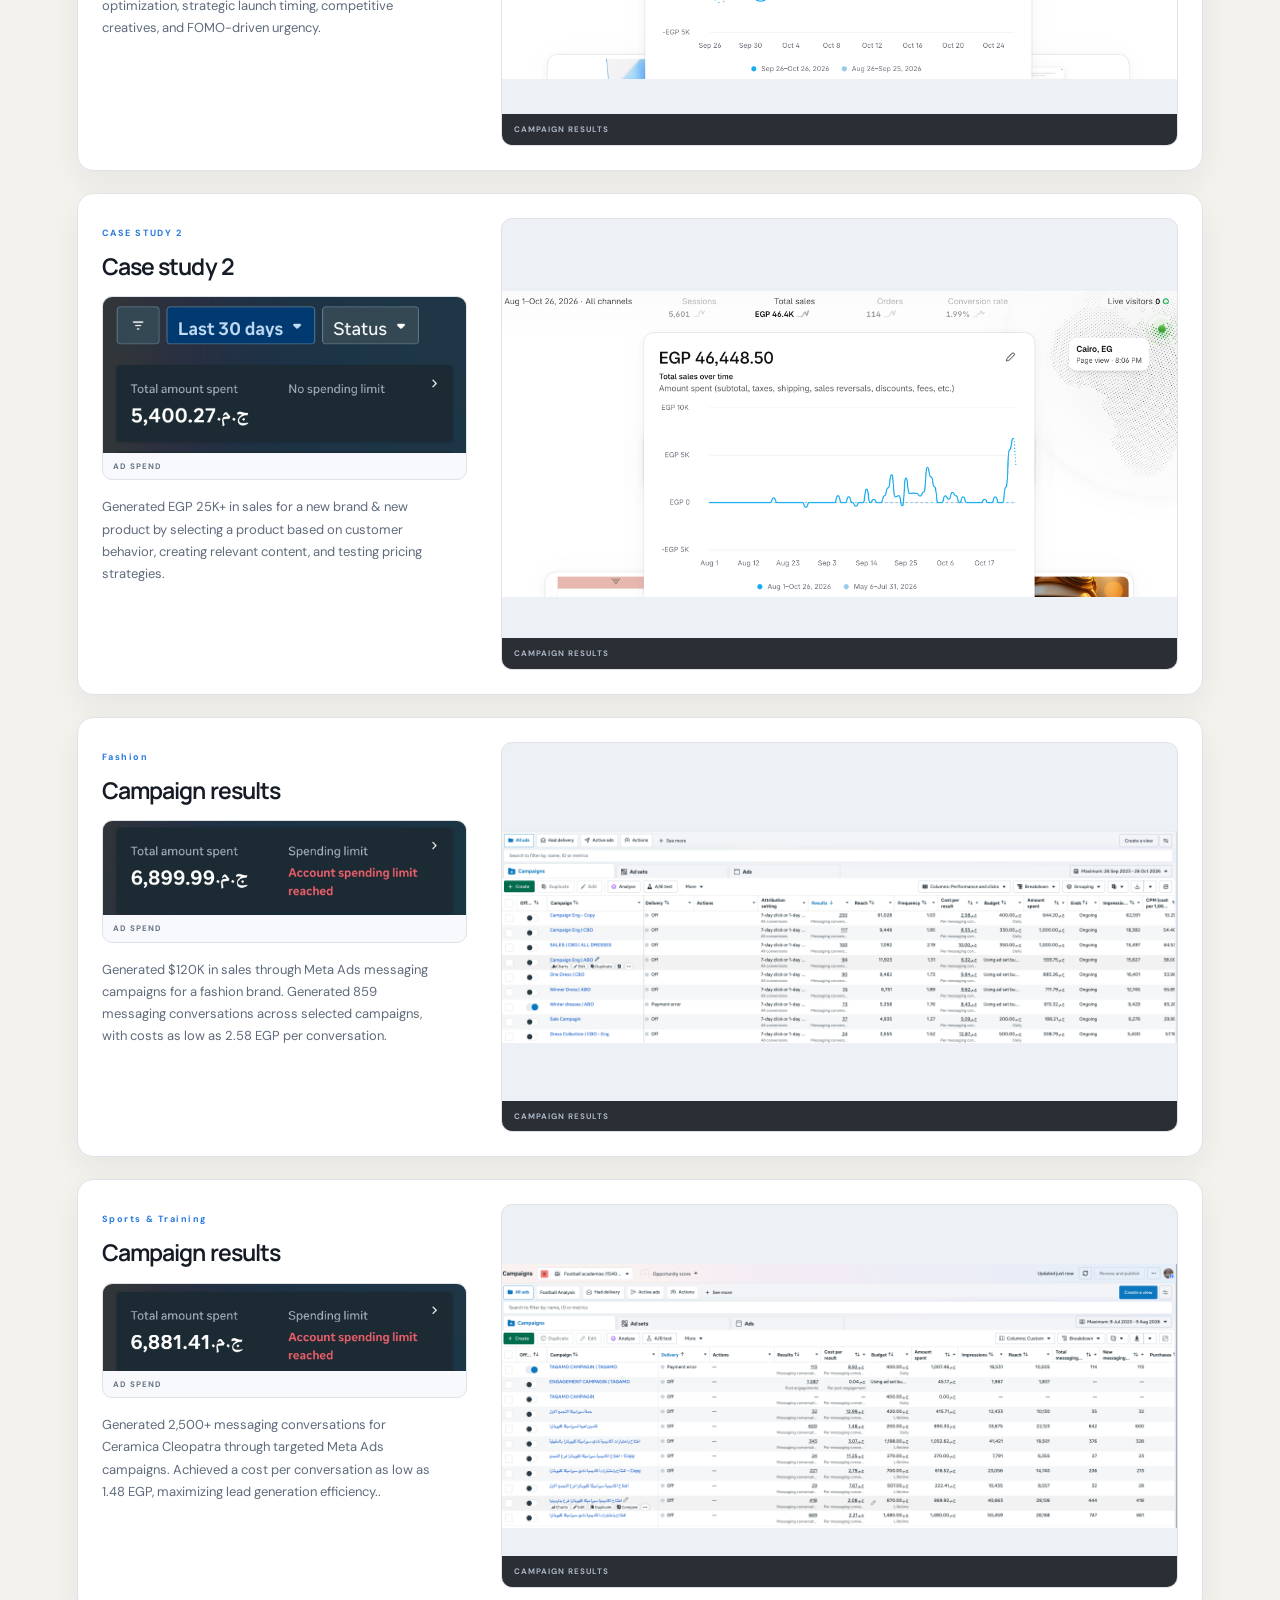
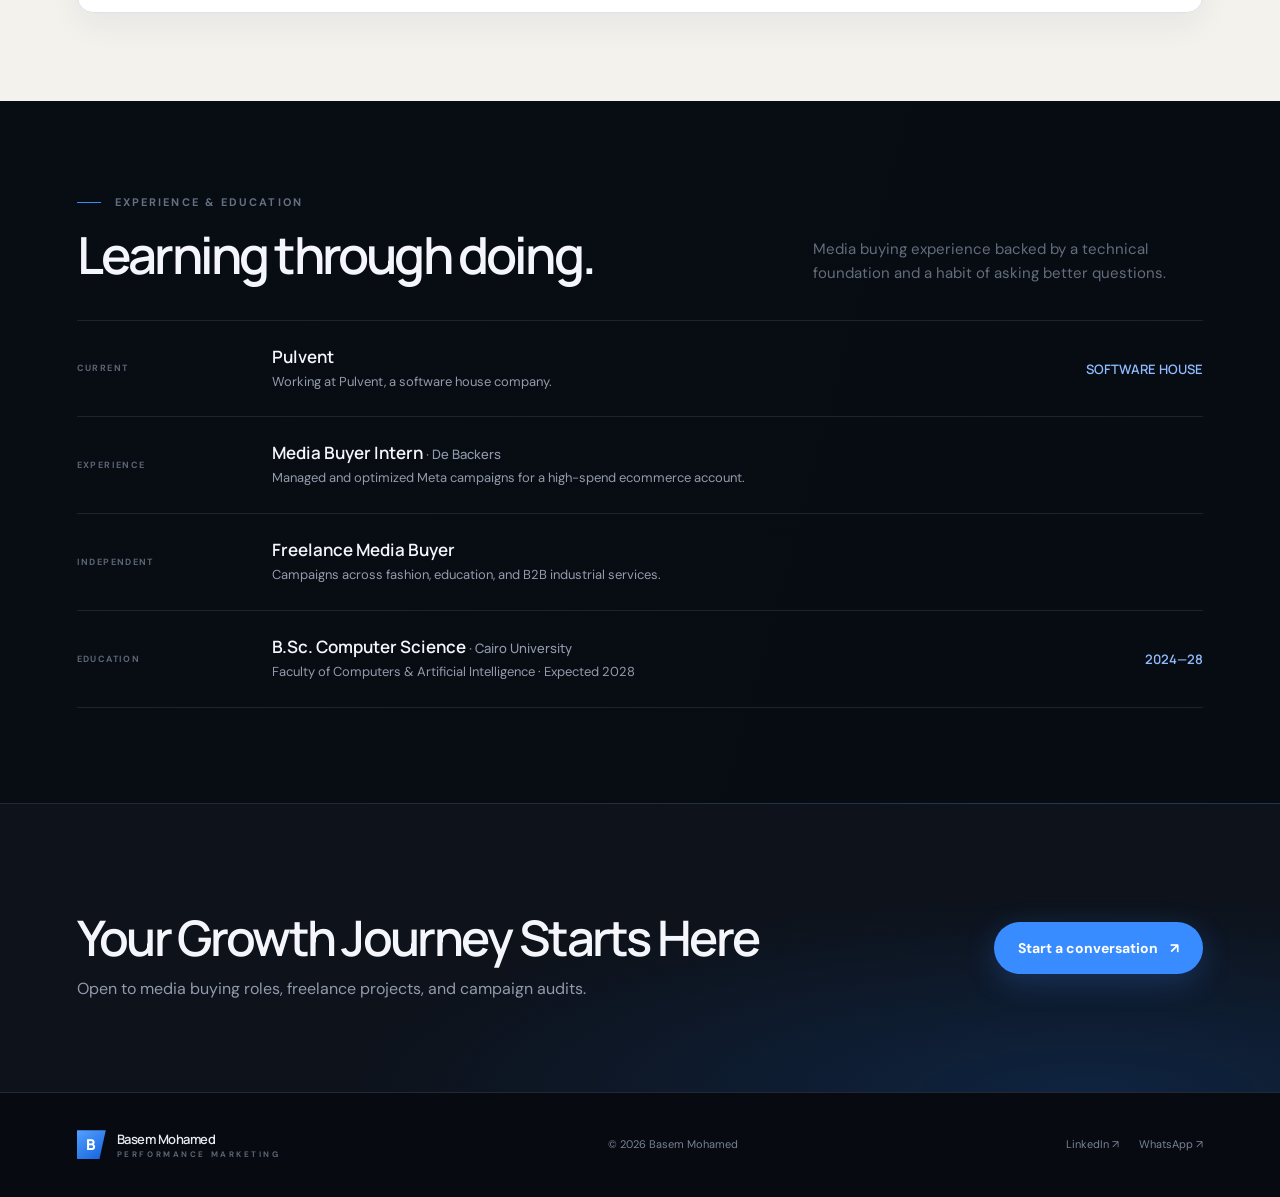
==== commit fb70fd58: "changes some numbers" ====
--- a/index.html
+++ b/index.html
@@ -35,9 +35,9 @@
 
   <section class="metric-strip" id="results" aria-label="Portfolio metrics">
     <div class="metric"><span>HANDS-ON EXPERIENCE</span><strong>6 <small>months</small></strong></div>
-    <div class="metric"><span>AD SPEND MANAGED</span><strong>60K<small> EGP</small></strong></div>
+    <div class="metric"><span>AD SPEND MANAGED</span><strong>62K<small> EGP</small></strong></div>
     <div class="metric"><span>GROSS SALES GENERATED</span><strong>600K<small> EGP</small></strong></div>
-    <div class="metric"><span>CLIENT INDUSTRIES</span><strong>06</strong></div>
+    <div class="metric"><span>CLIENT INDUSTRIES</span><strong>7</strong></div>
   </section>
 
   <section class="trust-section section-shell" id="social-proof" aria-labelledby="trust-title">
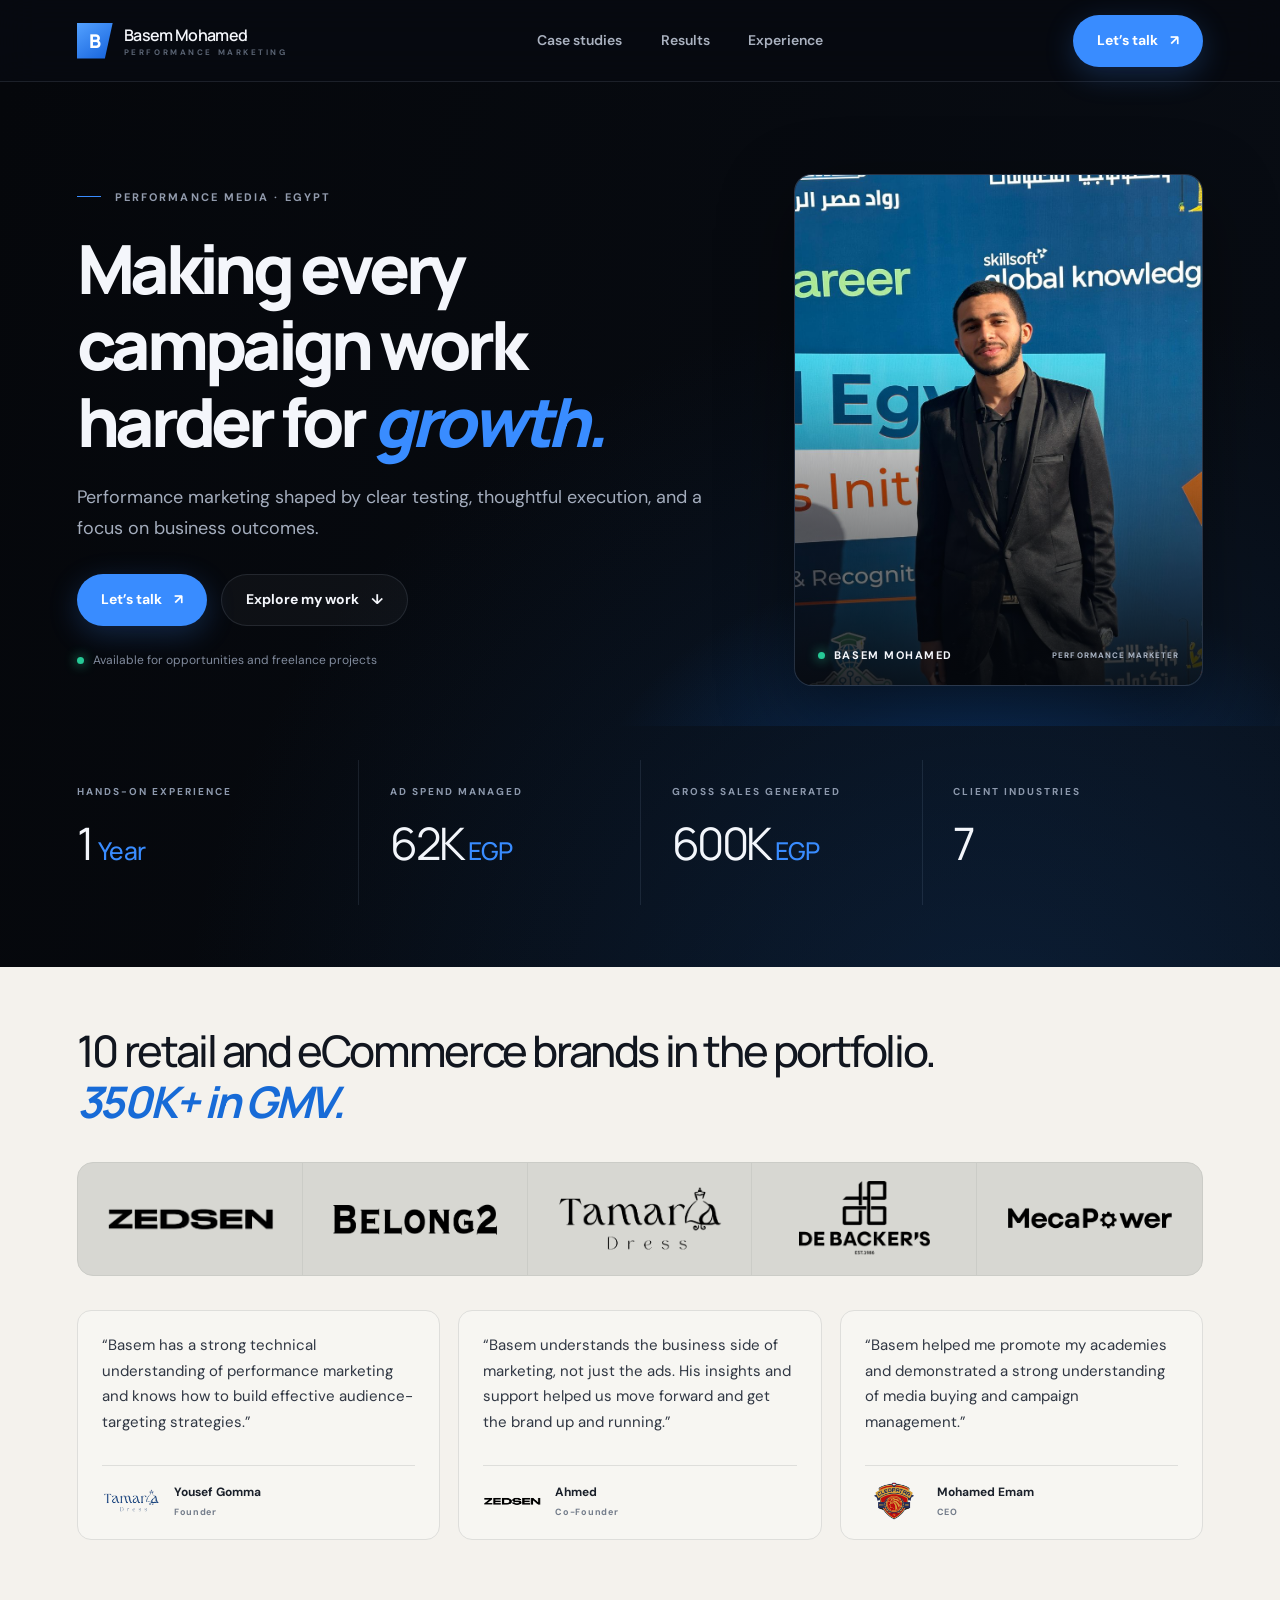
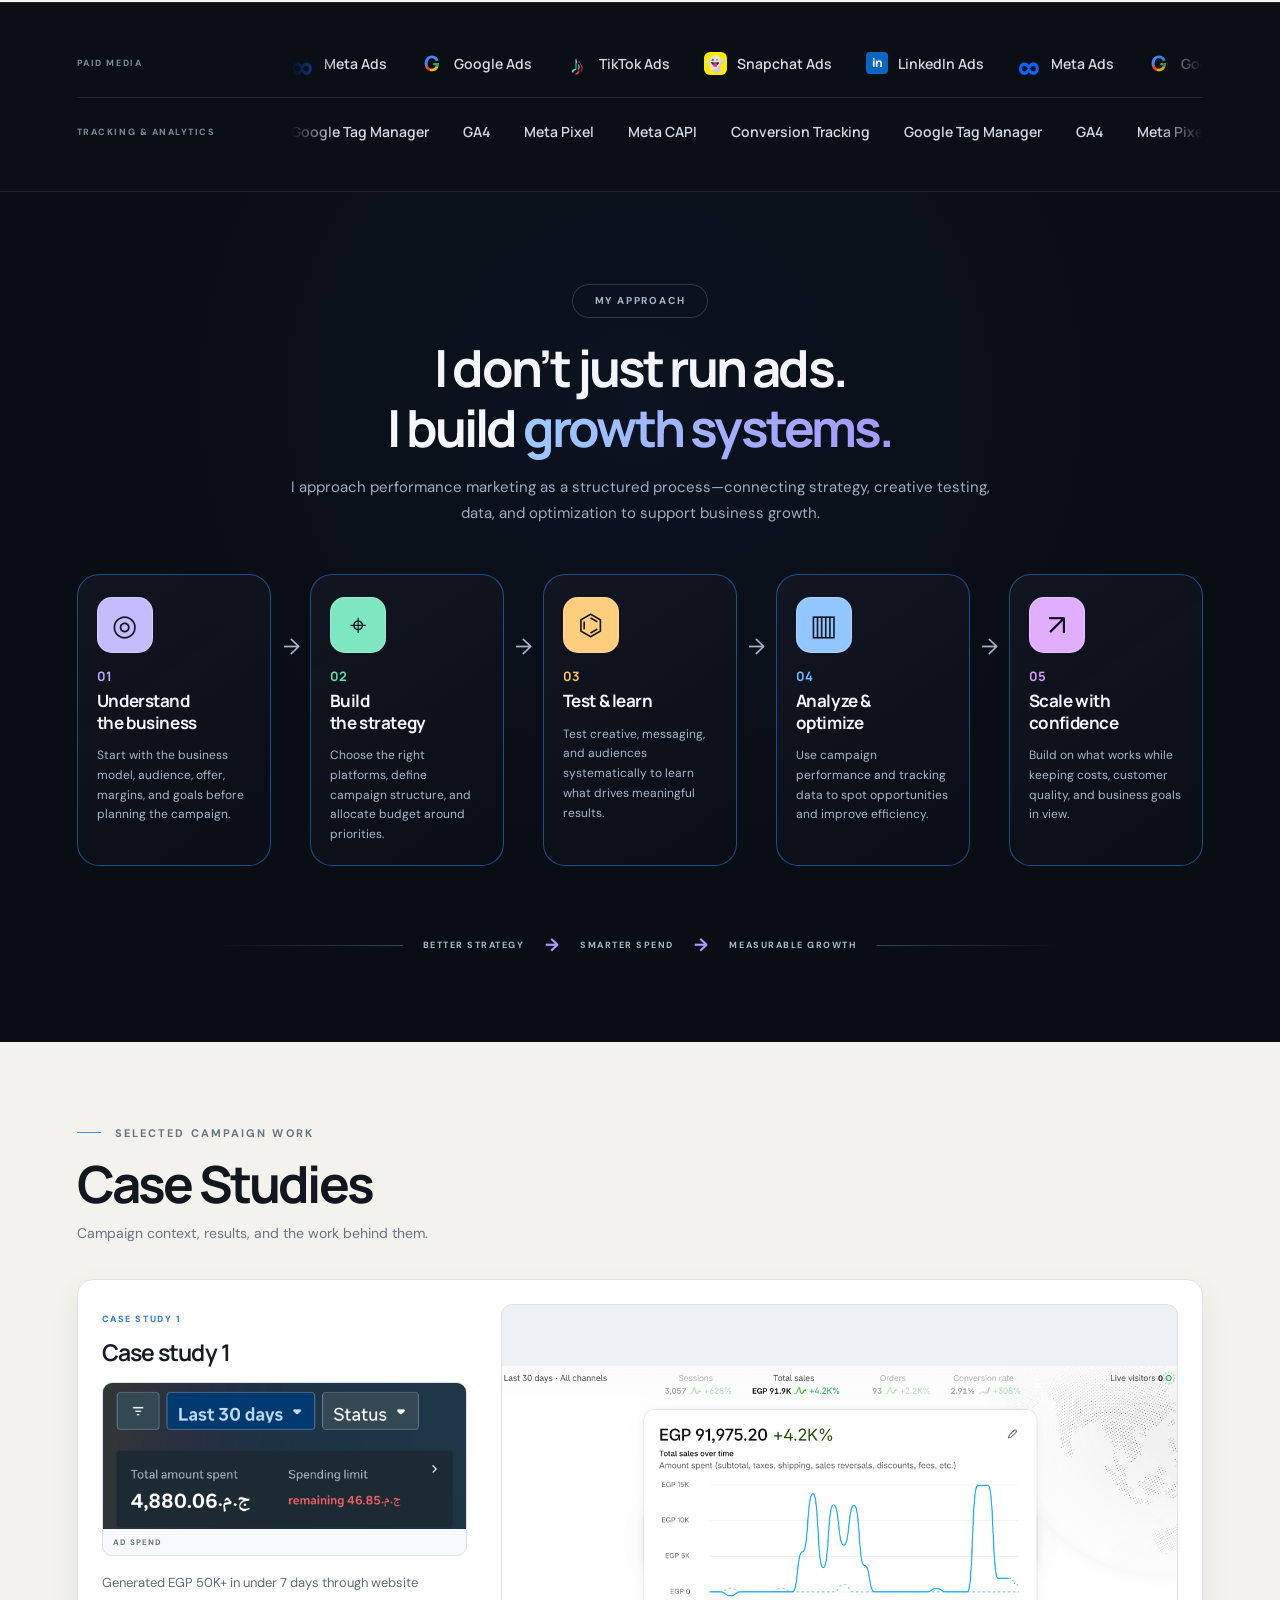
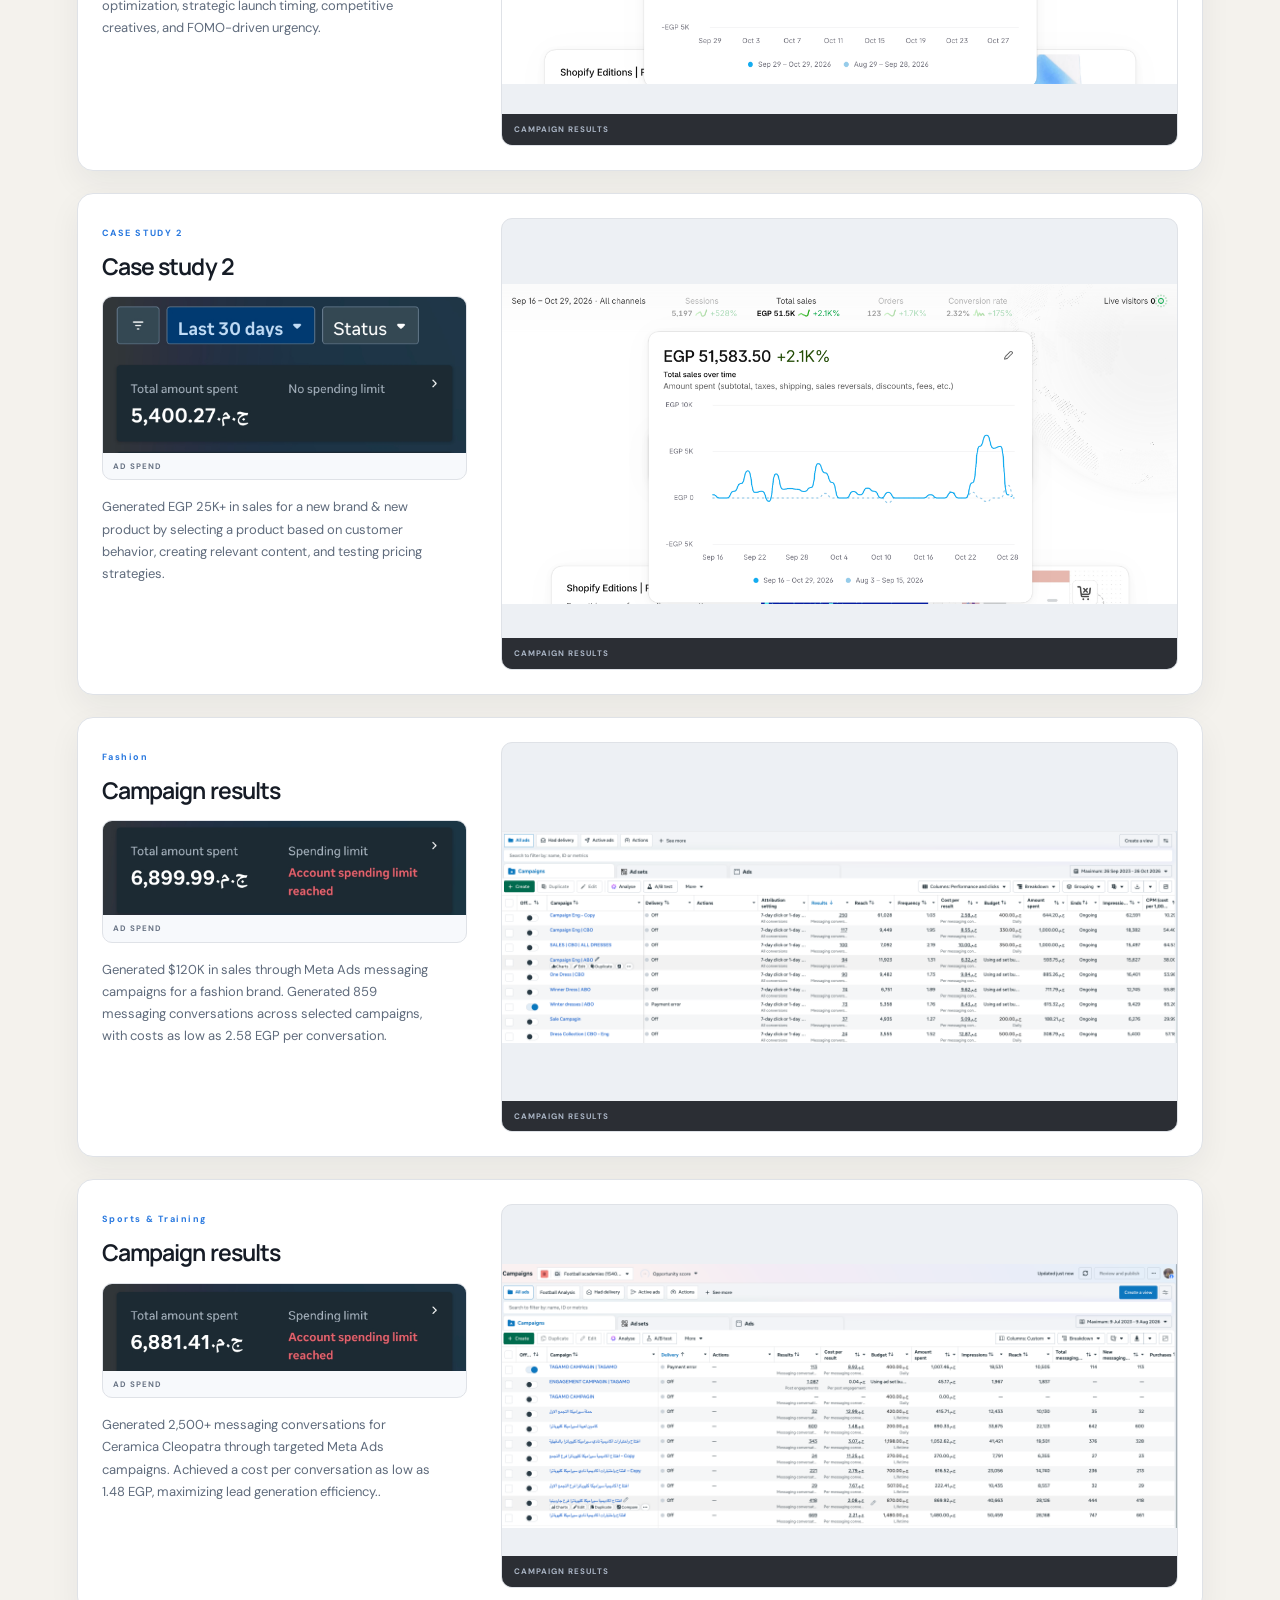
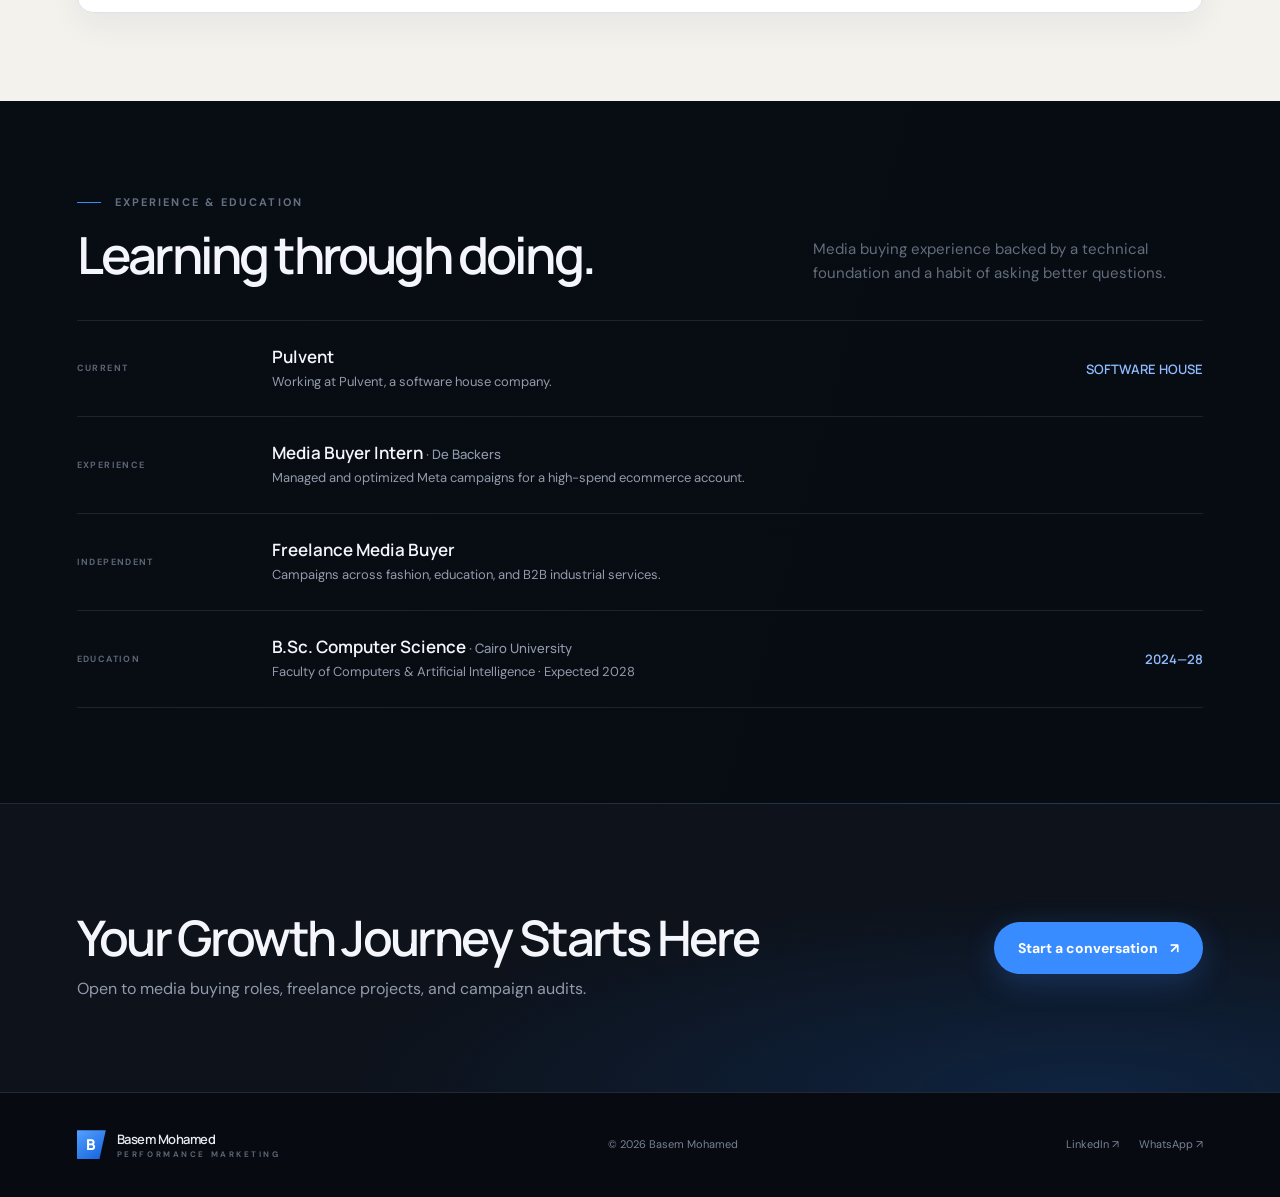
==== commit a8d4e7a2: "changed the exp" ====
--- a/index.html
+++ b/index.html
@@ -34,7 +34,7 @@
   </section>
 
   <section class="metric-strip" id="results" aria-label="Portfolio metrics">
-    <div class="metric"><span>HANDS-ON EXPERIENCE</span><strong>6 <small>months</small></strong></div>
+    <div class="metric"><span>HANDS-ON EXPERIENCE</span><strong>1 <small>Year</small></strong></div>
     <div class="metric"><span>AD SPEND MANAGED</span><strong>62K<small> EGP</small></strong></div>
     <div class="metric"><span>GROSS SALES GENERATED</span><strong>600K<small> EGP</small></strong></div>
     <div class="metric"><span>CLIENT INDUSTRIES</span><strong>7</strong></div>
